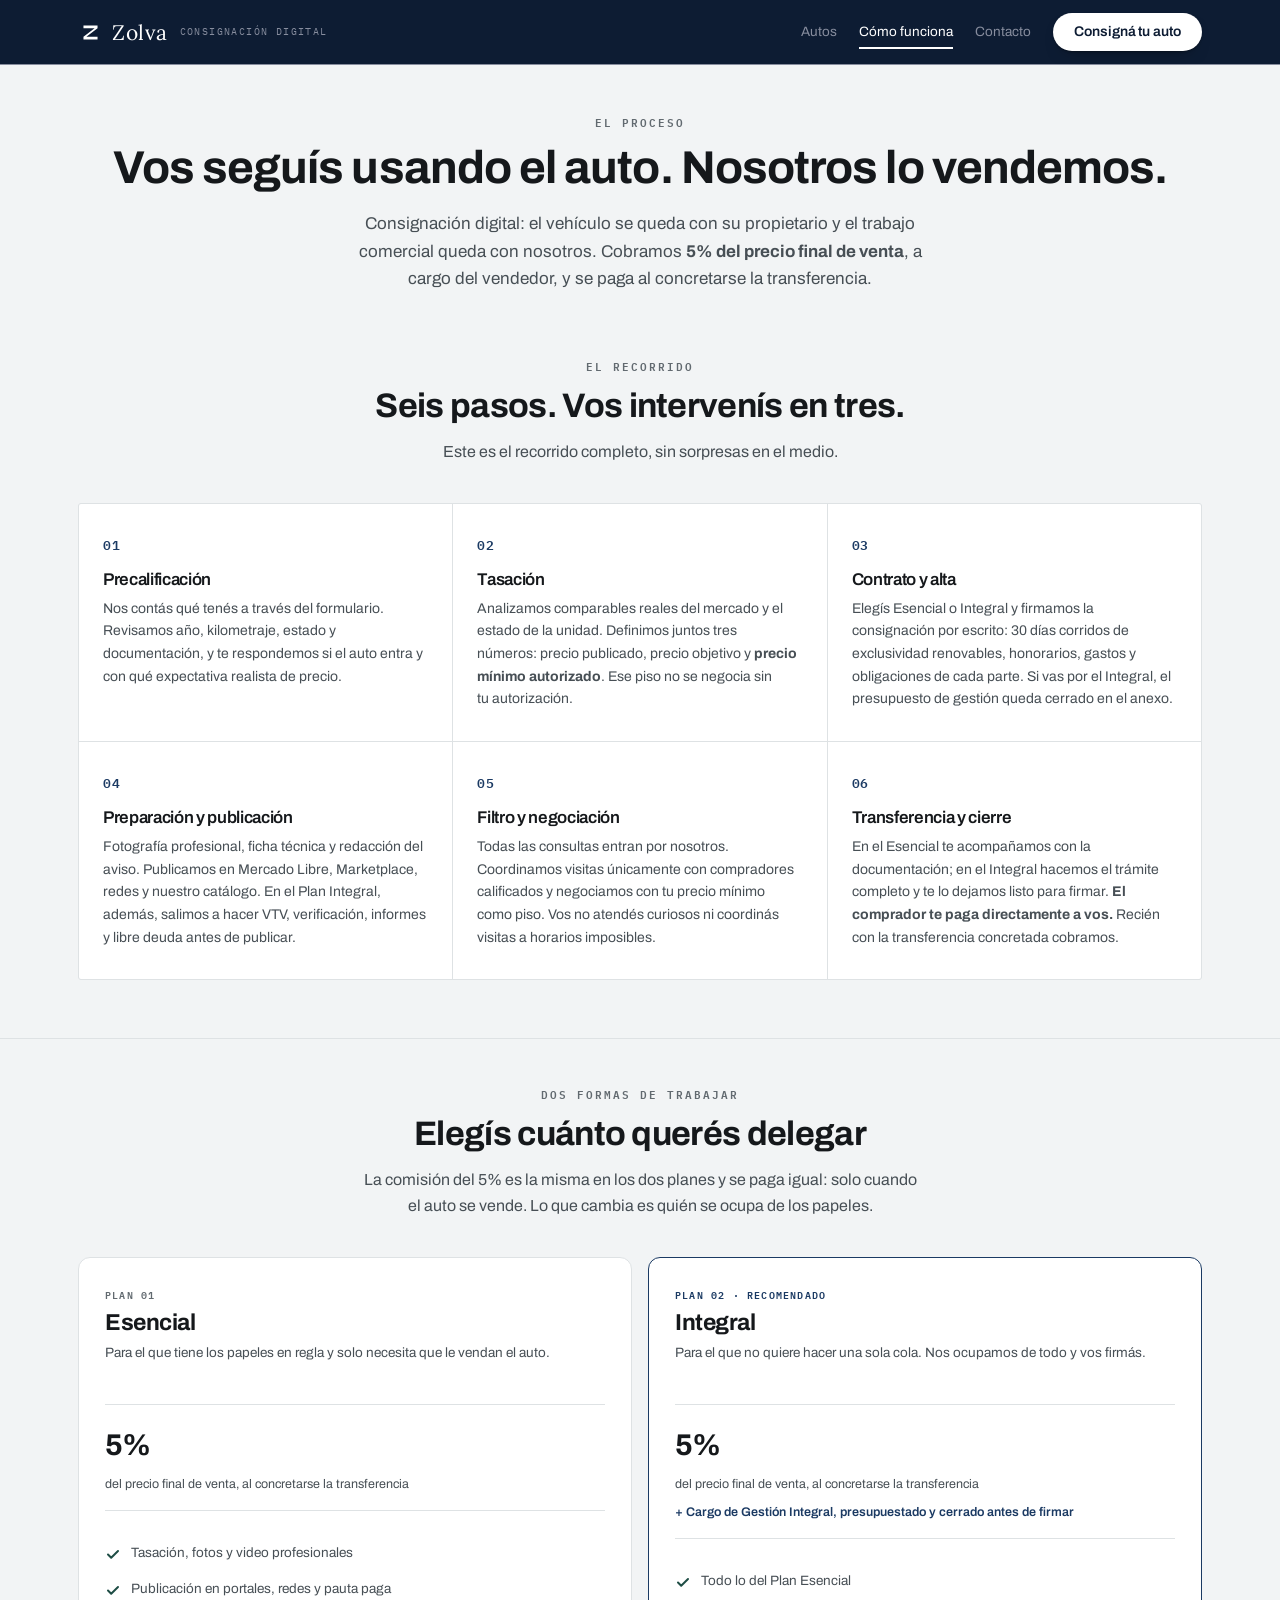
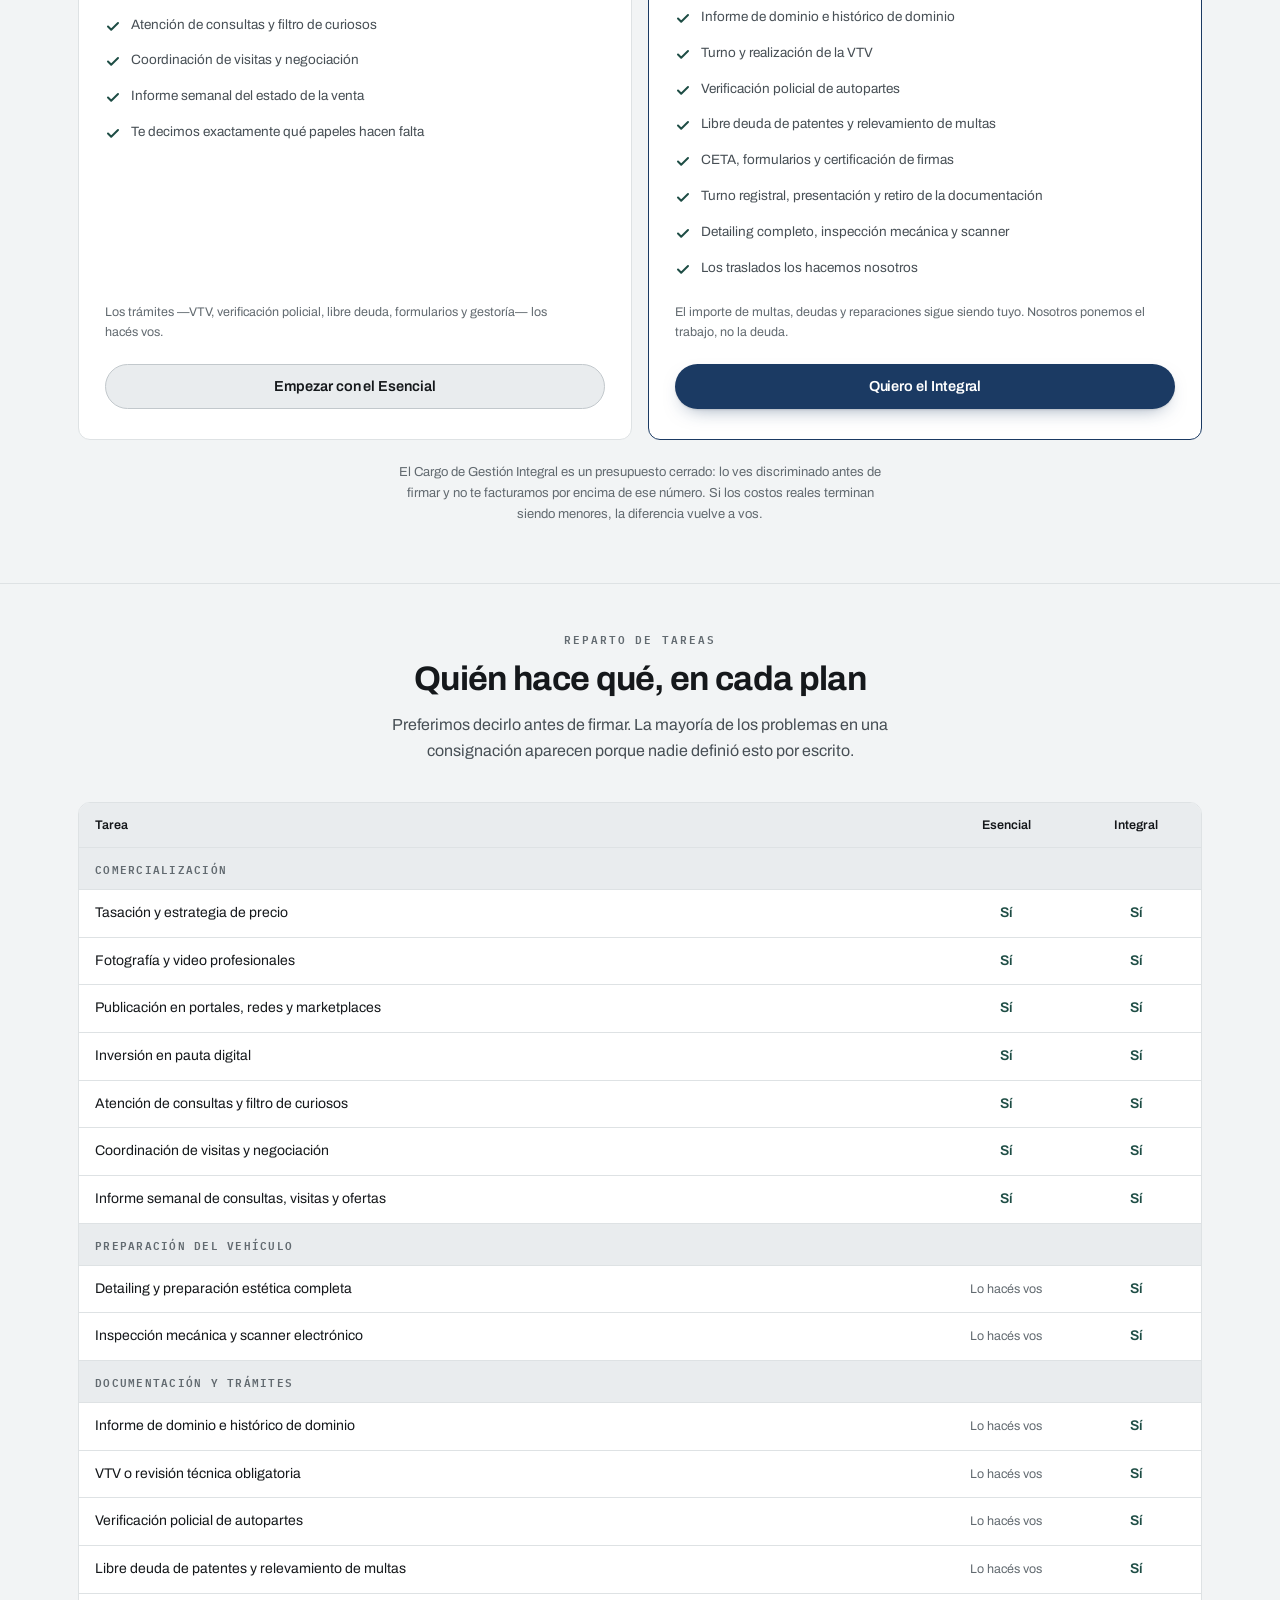
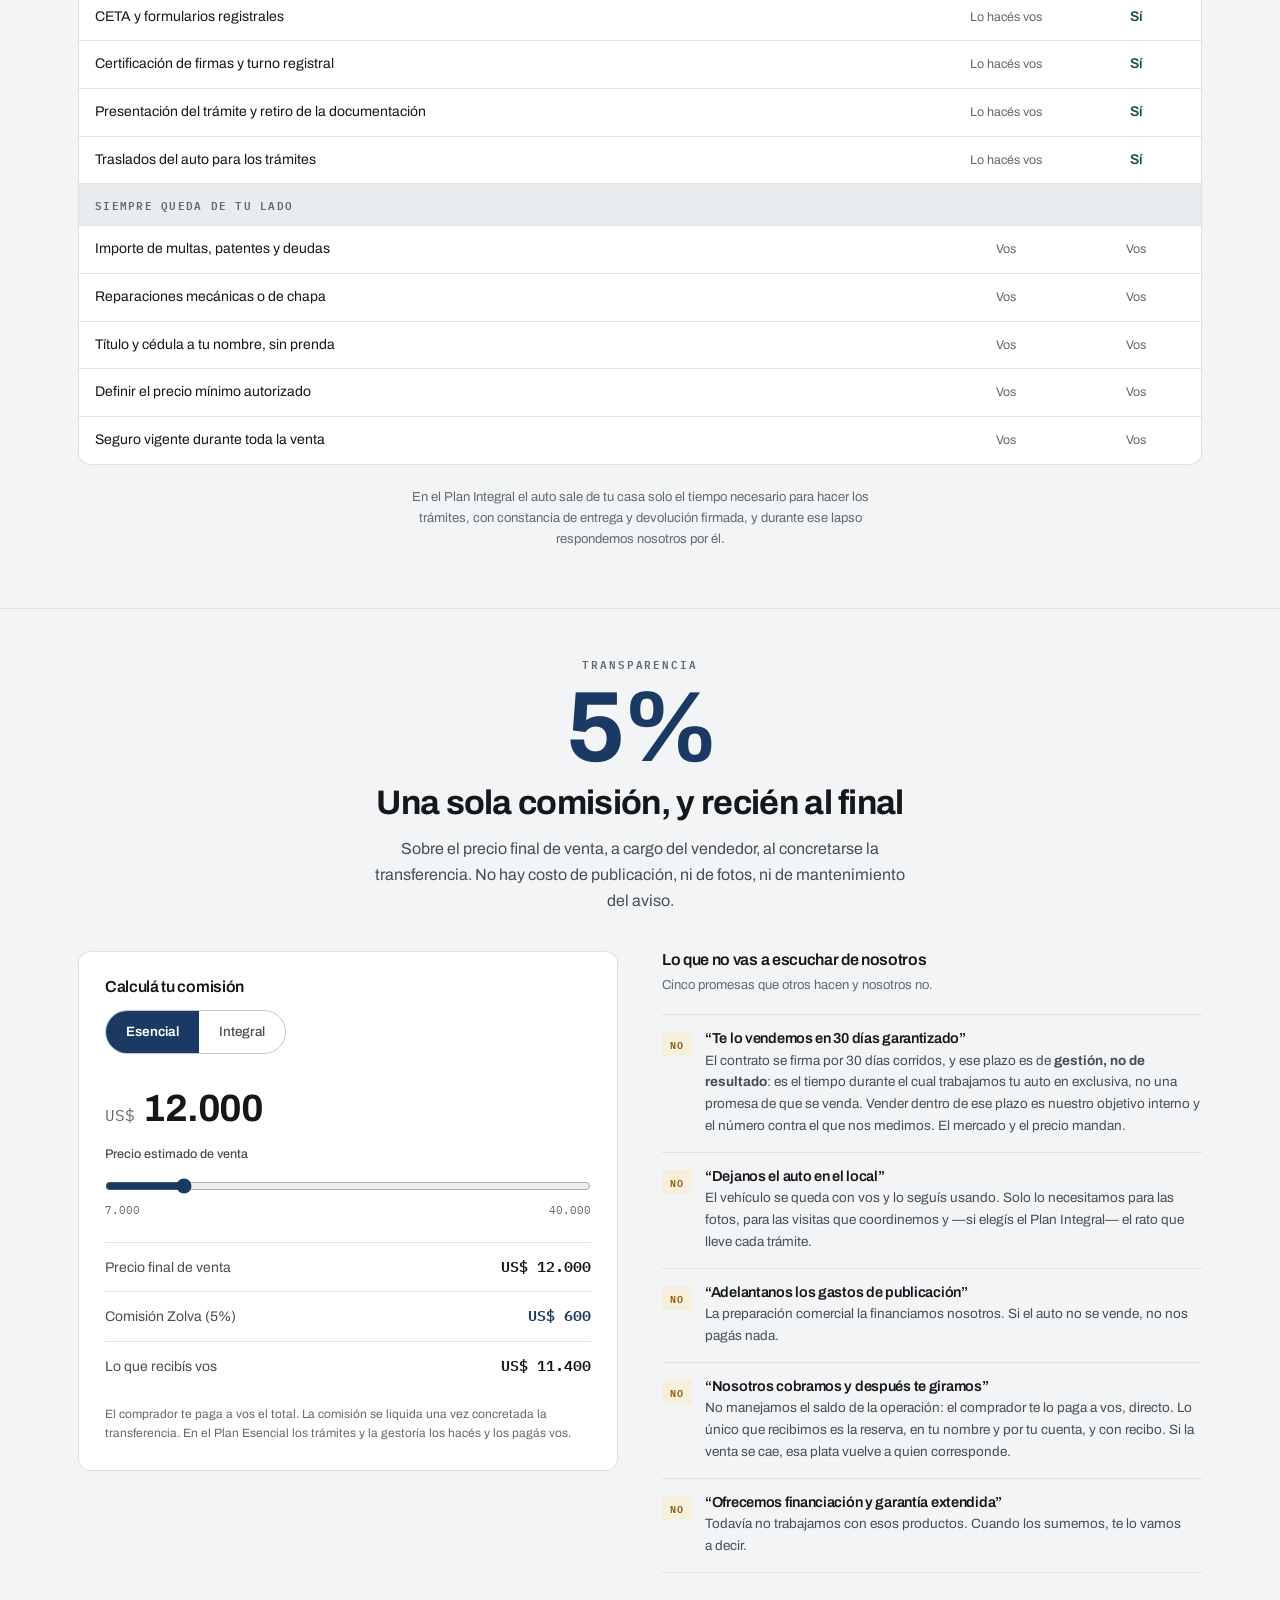
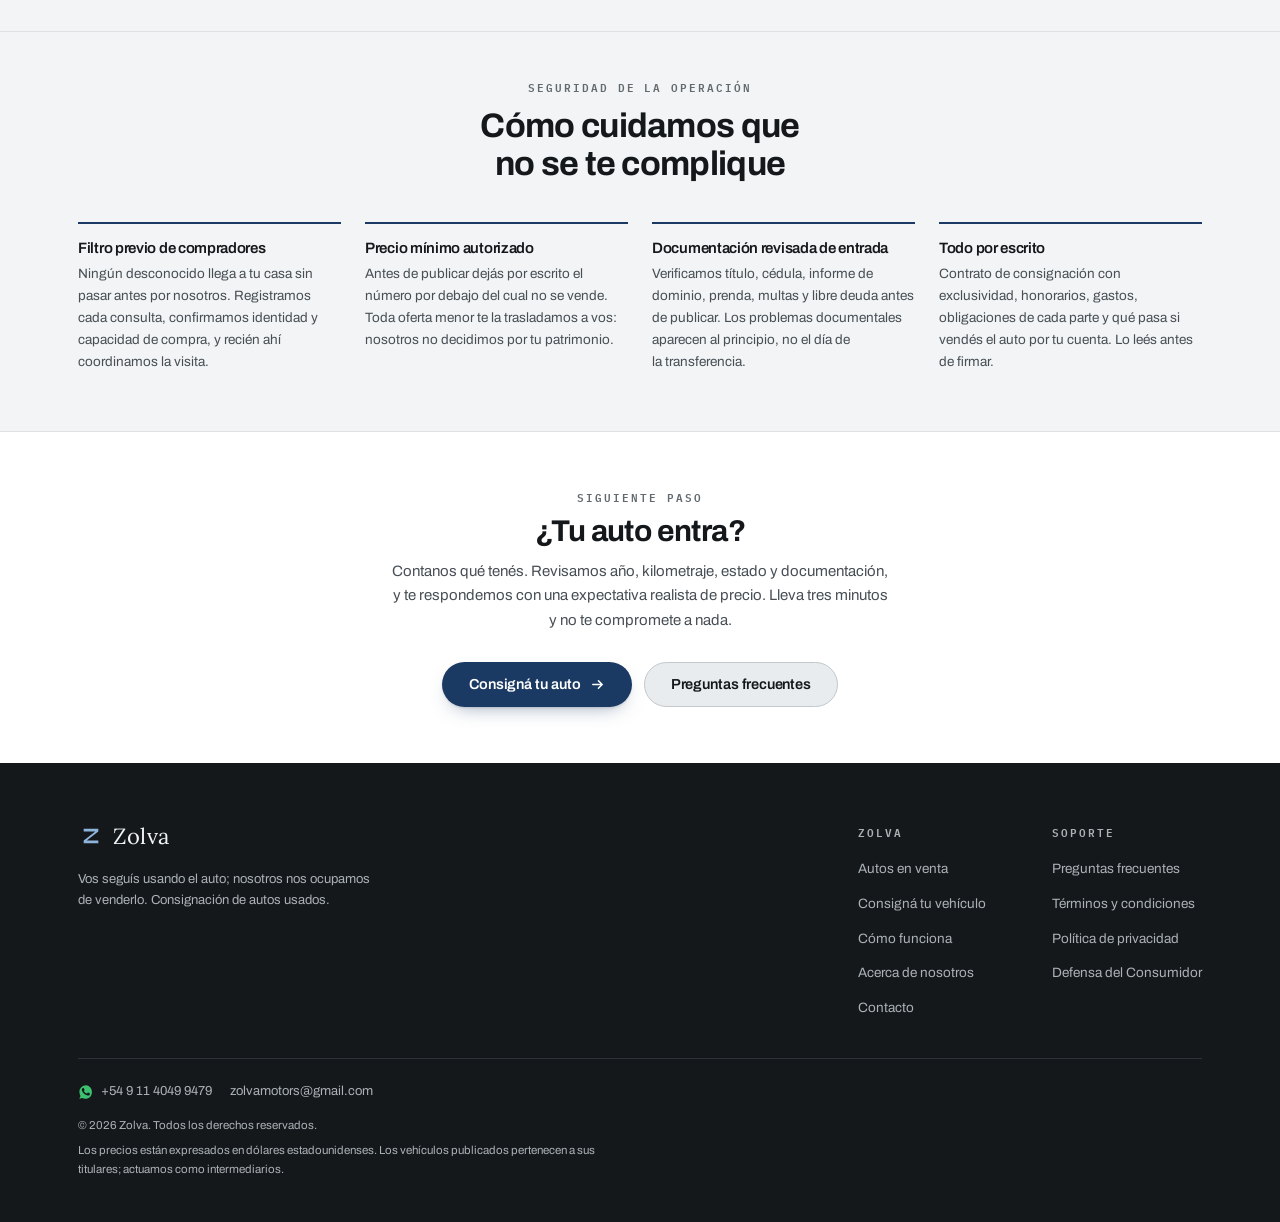
==== como-funciona.html @ 22b6fb29 "Add files via upload" ====
<!doctype html>
<!-- GENERADO por scripts/build-web.js — no editar a mano.
     Contenido en scripts/paginas/ y data/vehiculos.json -->
<html lang="es-AR">
<head>
  <meta charset="utf-8">
  <meta name="viewport" content="width=device-width, initial-scale=1">
  <title>Cómo funciona la consignación — Zolva</title>
  <meta name="description" content="Los seis pasos de una consignación digital, los planes Esencial e Integral, la tabla de quién hace qué y la calculadora de comisión. Cobramos 5% del precio final, a cargo del vendedor, al concretarse la transferencia.">
  <meta name="theme-color" content="#0D1C33">
  <meta name="color-scheme" content="light">
  <link rel="canonical" href="https://zolvamotors.netlify.app/como-funciona.html">
  <link rel="icon" href="data:image/svg+xml,%3Csvg xmlns='http://www.w3.org/2000/svg' viewBox='0 0 64 64'%3E%3Crect width='64' height='64' rx='5' fill='%2315181B'/%3E%3Cpath fill='white' d='M15 16 H49 V23 L23 41 H49 V48 H15 V41 L41 23 H15 Z'/%3E%3C/svg%3E">

  <meta property="og:type" content="website">
  <meta property="og:locale" content="es_AR">
  <meta property="og:site_name" content="Zolva">
  <meta property="og:title" content="Cómo funciona la consignación — Zolva">
  <meta property="og:description" content="Los seis pasos de una consignación digital, los planes Esencial e Integral, la tabla de quién hace qué y la calculadora de comisión. Cobramos 5% del precio final, a cargo del vendedor, al concretarse la transferencia.">
  <meta property="og:url" content="https://zolvamotors.netlify.app/como-funciona.html">
  <meta name="twitter:card" content="summary">

  <link rel="preconnect" href="https://fonts.googleapis.com">
  <link rel="preconnect" href="https://fonts.gstatic.com" crossorigin>
  <link rel="stylesheet" href="https://fonts.googleapis.com/css2?family=Archivo:wght@400;500;600;700&family=IBM+Plex+Mono:wght@400;500;600&family=Lora:wght@400;500&display=swap">
  <link rel="stylesheet" href="assets/styles.css">
  <script src="assets/config.js"></script>
</head>
<body class="pag-texto">
<a class="skip-link" href="#contenido">Saltar al contenido</a>

<nav class="nav" id="top">
  <div class="wrap nav-in">
    <a class="logo" href="index.html" aria-label="Zolva, ir al catálogo" translate="no">
      <svg class="logo-z" viewBox="0 0 64 64" width="23" height="23" aria-hidden="true"><path fill="currentColor" d="M14 14 H50 V21 L21.5 43 H50 V50 H14 V43 L42.5 21 H14 Z"/></svg>
      <span class="logo-mark">Zolva</span>
      <span class="logo-tag">Consignación digital</span>
    </a>
    <div class="nav-links" id="navLinks">
        <a href="index.html">Autos</a>
        <a href="como-funciona.html" class="active" aria-current="page">Cómo funciona</a>
        <a href="contacto.html">Contacto</a>
    </div>
    <div class="nav-actions">
      <a class="btn btn-primary" href="consigna-tu-auto.html">Consigná tu auto</a>
      <button class="nav-toggle" id="navToggle" type="button" aria-label="Abrir menú" aria-expanded="false" aria-controls="navLinks"><svg width="20" height="20" viewBox="0 0 24 24" fill="none" stroke="currentColor" stroke-width="2" stroke-linecap="round" aria-hidden="true"><path d="M3 6h18M3 12h18M3 18h18"/></svg></button>
    </div>
  </div>
</nav>

<main id="contenido">
<header class="wrap pag-head">
  <span class="eyebrow">El proceso</span>
  <h1>Vos seguís usando el auto. Nosotros lo vendemos.</h1>
  <p>Consignación digital: el vehículo se queda con su propietario y el trabajo comercial queda con nosotros. Cobramos <b>5% del precio final de venta</b>, a cargo del vendedor, y se paga al concretarse la transferencia.</p>
</header>

<section id="pasos">
  <div class="wrap">
    <div class="sec-head" data-reveal>
      <span class="eyebrow">El recorrido</span>
      <h2>Seis pasos. Vos intervenís en tres.</h2>
      <p>Este es el recorrido completo, sin sorpresas en el medio.</p>
    </div>
    <ol class="steps">
      <li class="step" data-reveal>
        <span class="step-n">01</span>
        <h3>Precalificación</h3>
        <p>Nos contás qué tenés a través del formulario. Revisamos año, kilometraje, estado y documentación, y te respondemos si el auto entra y con qué expectativa realista de precio.</p>
      </li>
      <li class="step" data-reveal>
        <span class="step-n">02</span>
        <h3>Tasación</h3>
        <p>Analizamos comparables reales del mercado y el estado de la unidad. Definimos juntos tres números: precio publicado, precio objetivo y <b>precio mínimo autorizado</b>. Ese piso no se negocia sin tu autorización.</p>
      </li>
      <li class="step" data-reveal>
        <span class="step-n">03</span>
        <h3>Contrato y alta</h3>
        <p>Elegís Esencial o Integral y firmamos la consignación por escrito: 30 días corridos de exclusividad renovables, honorarios, gastos y obligaciones de cada parte. Si vas por el Integral, el presupuesto de gestión queda cerrado en el anexo.</p>
      </li>
      <li class="step" data-reveal>
        <span class="step-n">04</span>
        <h3>Preparación y publicación</h3>
        <p>Fotografía profesional, ficha técnica y redacción del aviso. Publicamos en Mercado Libre, Marketplace, redes y nuestro catálogo. En el Plan Integral, además, salimos a hacer VTV, verificación, informes y libre deuda antes de publicar.</p>
      </li>
      <li class="step" data-reveal>
        <span class="step-n">05</span>
        <h3>Filtro y negociación</h3>
        <p>Todas las consultas entran por nosotros. Coordinamos visitas únicamente con compradores calificados y negociamos con tu precio mínimo como piso. Vos no atendés curiosos ni coordinás visitas a horarios imposibles.</p>
      </li>
      <li class="step" data-reveal>
        <span class="step-n">06</span>
        <h3>Transferencia y cierre</h3>
        <p>En el Esencial te acompañamos con la documentación; en el Integral hacemos el trámite completo y te lo dejamos listo para firmar. <b>El comprador te paga directamente a vos.</b> Recién con la transferencia concretada cobramos.</p>
      </li>
    </ol>
  </div>
</section>

<section id="planes">
  <div class="wrap">
    <div class="sec-head" data-reveal>
      <span class="eyebrow">Dos formas de trabajar</span>
      <h2>Elegís cuánto querés delegar</h2>
      <p>La comisión del 5% es la misma en los dos planes y se paga igual: solo cuando el auto se vende. Lo que cambia es quién se ocupa de los papeles.</p>
    </div>
    <div class="planes">

      <article class="plan" data-reveal>
        <span class="plan-tag">Plan 01</span>
        <h3>Esencial</h3>
        <p class="para">Para el que tiene los papeles en regla y solo necesita que le vendan el auto.</p>
        <div class="plan-precio">
          <div class="big">5%</div>
          <div class="sub">del precio final de venta, al concretarse la transferencia</div>
        </div>
        <ul>
          <li><svg class="i-si" width="16" height="16" viewBox="0 0 16 16" fill="none" aria-hidden="true"><path d="M3 8.5l3.2 3.2L13 5" stroke="currentColor" stroke-width="2" stroke-linecap="round" stroke-linejoin="round"/></svg>Tasación, fotos y video profesionales</li>
          <li><svg class="i-si" width="16" height="16" viewBox="0 0 16 16" fill="none" aria-hidden="true"><path d="M3 8.5l3.2 3.2L13 5" stroke="currentColor" stroke-width="2" stroke-linecap="round" stroke-linejoin="round"/></svg>Publicación en portales, redes y pauta paga</li>
          <li><svg class="i-si" width="16" height="16" viewBox="0 0 16 16" fill="none" aria-hidden="true"><path d="M3 8.5l3.2 3.2L13 5" stroke="currentColor" stroke-width="2" stroke-linecap="round" stroke-linejoin="round"/></svg>Atención de consultas y filtro de curiosos</li>
          <li><svg class="i-si" width="16" height="16" viewBox="0 0 16 16" fill="none" aria-hidden="true"><path d="M3 8.5l3.2 3.2L13 5" stroke="currentColor" stroke-width="2" stroke-linecap="round" stroke-linejoin="round"/></svg>Coordinación de visitas y negociación</li>
          <li><svg class="i-si" width="16" height="16" viewBox="0 0 16 16" fill="none" aria-hidden="true"><path d="M3 8.5l3.2 3.2L13 5" stroke="currentColor" stroke-width="2" stroke-linecap="round" stroke-linejoin="round"/></svg>Informe semanal del estado de la venta</li>
          <li><svg class="i-si" width="16" height="16" viewBox="0 0 16 16" fill="none" aria-hidden="true"><path d="M3 8.5l3.2 3.2L13 5" stroke="currentColor" stroke-width="2" stroke-linecap="round" stroke-linejoin="round"/></svg>Te decimos exactamente qué papeles hacen falta</li>
        </ul>
        <p class="plan-nota">Los trámites —VTV, verificación policial, libre deuda, formularios y gestoría— los hacés vos.</p>
        <a class="btn btn-ghost" href="consigna-tu-auto.html" data-plan="Plan Esencial — solo la venta">Empezar con el Esencial</a>
      </article>

      <article class="plan destacado" data-reveal>
        <span class="plan-tag">Plan 02 · Recomendado</span>
        <h3>Integral</h3>
        <p class="para">Para el que no quiere hacer una sola cola. Nos ocupamos de todo y vos firmás.</p>
        <div class="plan-precio">
          <div class="big">5%</div>
          <div class="sub">del precio final de venta, al concretarse la transferencia</div>
          <div class="extra">+ Cargo de Gestión Integral, presupuestado y cerrado antes de firmar</div>
        </div>
        <ul>
          <li><svg class="i-si" width="16" height="16" viewBox="0 0 16 16" fill="none" aria-hidden="true"><path d="M3 8.5l3.2 3.2L13 5" stroke="currentColor" stroke-width="2" stroke-linecap="round" stroke-linejoin="round"/></svg>Todo lo del Plan Esencial</li>
          <li><svg class="i-si" width="16" height="16" viewBox="0 0 16 16" fill="none" aria-hidden="true"><path d="M3 8.5l3.2 3.2L13 5" stroke="currentColor" stroke-width="2" stroke-linecap="round" stroke-linejoin="round"/></svg>Informe de dominio e histórico de dominio</li>
          <li><svg class="i-si" width="16" height="16" viewBox="0 0 16 16" fill="none" aria-hidden="true"><path d="M3 8.5l3.2 3.2L13 5" stroke="currentColor" stroke-width="2" stroke-linecap="round" stroke-linejoin="round"/></svg>Turno y realización de la VTV</li>
          <li><svg class="i-si" width="16" height="16" viewBox="0 0 16 16" fill="none" aria-hidden="true"><path d="M3 8.5l3.2 3.2L13 5" stroke="currentColor" stroke-width="2" stroke-linecap="round" stroke-linejoin="round"/></svg>Verificación policial de autopartes</li>
          <li><svg class="i-si" width="16" height="16" viewBox="0 0 16 16" fill="none" aria-hidden="true"><path d="M3 8.5l3.2 3.2L13 5" stroke="currentColor" stroke-width="2" stroke-linecap="round" stroke-linejoin="round"/></svg>Libre deuda de patentes y relevamiento de multas</li>
          <li><svg class="i-si" width="16" height="16" viewBox="0 0 16 16" fill="none" aria-hidden="true"><path d="M3 8.5l3.2 3.2L13 5" stroke="currentColor" stroke-width="2" stroke-linecap="round" stroke-linejoin="round"/></svg>CETA, formularios y certificación de firmas</li>
          <li><svg class="i-si" width="16" height="16" viewBox="0 0 16 16" fill="none" aria-hidden="true"><path d="M3 8.5l3.2 3.2L13 5" stroke="currentColor" stroke-width="2" stroke-linecap="round" stroke-linejoin="round"/></svg>Turno registral, presentación y retiro de la documentación</li>
          <li><svg class="i-si" width="16" height="16" viewBox="0 0 16 16" fill="none" aria-hidden="true"><path d="M3 8.5l3.2 3.2L13 5" stroke="currentColor" stroke-width="2" stroke-linecap="round" stroke-linejoin="round"/></svg>Detailing completo, inspección mecánica y scanner</li>
          <li><svg class="i-si" width="16" height="16" viewBox="0 0 16 16" fill="none" aria-hidden="true"><path d="M3 8.5l3.2 3.2L13 5" stroke="currentColor" stroke-width="2" stroke-linecap="round" stroke-linejoin="round"/></svg>Los traslados los hacemos nosotros</li>
        </ul>
        <p class="plan-nota">El importe de multas, deudas y reparaciones sigue siendo tuyo. Nosotros ponemos el trabajo, no la deuda.</p>
        <a class="btn btn-primary" href="consigna-tu-auto.html" data-plan="Plan Integral — venta + todos los trámites">Quiero el Integral</a>
      </article>

    </div>
    <p class="sec-foot" data-reveal>El Cargo de Gestión Integral es un presupuesto cerrado: lo ves discriminado antes de firmar y no te facturamos por encima de ese número. Si los costos reales terminan siendo menores, la diferencia vuelve a vos.</p>
  </div>
</section>

<section id="reparto">
  <div class="wrap">
    <div class="sec-head" data-reveal>
      <span class="eyebrow">Reparto de tareas</span>
      <h2>Quién hace qué, en cada plan</h2>
      <p>Preferimos decirlo antes de firmar. La mayoría de los problemas en una consignación aparecen porque nadie definió esto por escrito.</p>
    </div>
    <div class="tabla-wrap" data-reveal>
      <table class="comp">
        <thead>
          <tr><th scope="col">Tarea</th><th scope="col" class="c">Esencial</th><th scope="col" class="c">Integral</th></tr>
        </thead>
        <tbody>
          <tr><td class="grupo" colspan="3">Comercialización</td></tr>
          <tr><td>Tasación y estrategia de precio</td><td class="c"><span class="mark-si">Sí</span></td><td class="c"><span class="mark-si">Sí</span></td></tr>
          <tr><td>Fotografía y video profesionales</td><td class="c"><span class="mark-si">Sí</span></td><td class="c"><span class="mark-si">Sí</span></td></tr>
          <tr><td>Publicación en portales, redes y marketplaces</td><td class="c"><span class="mark-si">Sí</span></td><td class="c"><span class="mark-si">Sí</span></td></tr>
          <tr><td>Inversión en pauta digital</td><td class="c"><span class="mark-si">Sí</span></td><td class="c"><span class="mark-si">Sí</span></td></tr>
          <tr><td>Atención de consultas y filtro de curiosos</td><td class="c"><span class="mark-si">Sí</span></td><td class="c"><span class="mark-si">Sí</span></td></tr>
          <tr><td>Coordinación de visitas y negociación</td><td class="c"><span class="mark-si">Sí</span></td><td class="c"><span class="mark-si">Sí</span></td></tr>
          <tr><td>Informe semanal de consultas, visitas y ofertas</td><td class="c"><span class="mark-si">Sí</span></td><td class="c"><span class="mark-si">Sí</span></td></tr>
          <tr><td class="grupo" colspan="3">Preparación del vehículo</td></tr>
          <tr><td>Detailing y preparación estética completa</td><td class="c"><span class="mark-nota">Lo hacés vos</span></td><td class="c"><span class="mark-si">Sí</span></td></tr>
          <tr><td>Inspección mecánica y scanner electrónico</td><td class="c"><span class="mark-nota">Lo hacés vos</span></td><td class="c"><span class="mark-si">Sí</span></td></tr>
          <tr><td class="grupo" colspan="3">Documentación y trámites</td></tr>
          <tr><td>Informe de dominio e histórico de dominio</td><td class="c"><span class="mark-nota">Lo hacés vos</span></td><td class="c"><span class="mark-si">Sí</span></td></tr>
          <tr><td>VTV o revisión técnica obligatoria</td><td class="c"><span class="mark-nota">Lo hacés vos</span></td><td class="c"><span class="mark-si">Sí</span></td></tr>
          <tr><td>Verificación policial de autopartes</td><td class="c"><span class="mark-nota">Lo hacés vos</span></td><td class="c"><span class="mark-si">Sí</span></td></tr>
          <tr><td>Libre deuda de patentes y relevamiento de multas</td><td class="c"><span class="mark-nota">Lo hacés vos</span></td><td class="c"><span class="mark-si">Sí</span></td></tr>
          <tr><td>CETA y formularios registrales</td><td class="c"><span class="mark-nota">Lo hacés vos</span></td><td class="c"><span class="mark-si">Sí</span></td></tr>
          <tr><td>Certificación de firmas y turno registral</td><td class="c"><span class="mark-nota">Lo hacés vos</span></td><td class="c"><span class="mark-si">Sí</span></td></tr>
          <tr><td>Presentación del trámite y retiro de la documentación</td><td class="c"><span class="mark-nota">Lo hacés vos</span></td><td class="c"><span class="mark-si">Sí</span></td></tr>
          <tr><td>Traslados del auto para los trámites</td><td class="c"><span class="mark-nota">Lo hacés vos</span></td><td class="c"><span class="mark-si">Sí</span></td></tr>
          <tr><td class="grupo" colspan="3">Siempre queda de tu lado</td></tr>
          <tr><td>Importe de multas, patentes y deudas</td><td class="c"><span class="mark-nota">Vos</span></td><td class="c"><span class="mark-nota">Vos</span></td></tr>
          <tr><td>Reparaciones mecánicas o de chapa</td><td class="c"><span class="mark-nota">Vos</span></td><td class="c"><span class="mark-nota">Vos</span></td></tr>
          <tr><td>Título y cédula a tu nombre, sin prenda</td><td class="c"><span class="mark-nota">Vos</span></td><td class="c"><span class="mark-nota">Vos</span></td></tr>
          <tr><td>Definir el precio mínimo autorizado</td><td class="c"><span class="mark-nota">Vos</span></td><td class="c"><span class="mark-nota">Vos</span></td></tr>
          <tr><td>Seguro vigente durante toda la venta</td><td class="c"><span class="mark-nota">Vos</span></td><td class="c"><span class="mark-nota">Vos</span></td></tr>
        </tbody>
      </table>
    </div>
    <p class="sec-foot" data-reveal>En el Plan Integral el auto sale de tu casa solo el tiempo necesario para hacer los trámites, con constancia de entrega y devolución firmada, y durante ese lapso respondemos nosotros por él.</p>
  </div>
</section>

<section id="comision">
  <div class="wrap">
    <div class="sec-head" data-reveal>
      <span class="eyebrow">Transparencia</span>
      <h2><span class="figure">5%</span>Una sola comisión, y recién al final</h2>
      <p>Sobre el precio final de venta, a cargo del vendedor, al concretarse la transferencia. No hay costo de publicación, ni de fotos, ni de mantenimiento del aviso.</p>
    </div>

    <div class="trans-grid">
      <div class="calc" data-reveal>
        <h3>Calculá tu comisión</h3>
        <div class="toggle" role="group" aria-label="Elegir plan">
          <button type="button" id="btnEsencial" aria-pressed="true">Esencial</button>
          <button type="button" id="btnIntegral" aria-pressed="false">Integral</button>
        </div>
        <div class="calc-price">
          <span class="cur">US$</span>
          <span id="precioOut" class="num">12.000</span>
        </div>
        <label for="precio">Precio estimado de venta</label>
        <input type="range" id="precio" min="7000" max="40000" step="500" value="12000" aria-describedby="precioOut">
        <div class="calc-scale"><span>7.000</span><span>40.000</span></div>
        <div class="calc-out">
          <div class="calc-row"><span class="lab">Precio final de venta</span><span class="amt num" id="rPrecio">US$ 12.000</span></div>
          <div class="calc-row hi"><span class="lab">Comisión Zolva (5%)</span><span class="amt num" id="rCom">US$ 600</span></div>
          <div class="calc-row" id="rowCargo" hidden><span class="lab">Cargo de Gestión Integral</span><span class="amt" id="rCargo">Se presupuesta según tu auto</span></div>
          <div class="calc-row"><span class="lab">Lo que recibís vos</span><span class="amt num" id="rNeto">US$ 11.400</span></div>
        </div>
        <p class="calc-foot" id="calcFoot">El comprador te paga a vos el total. La comisión se liquida una vez concretada la transferencia. En el Plan Esencial los trámites y la gestoría los hacés y los pagás vos.</p>
      </div>

      <div data-reveal>
        <h3 class="reglas-title">Lo que no vas a escuchar de nosotros</h3>
        <p class="reglas-lead">Cinco promesas que otros hacen y nosotros no.</p>
        <ul class="reglas">
          <li>
            <span class="no">NO</span>
            <div><h4>“Te lo vendemos en 30 días garantizado”</h4><p>El contrato se firma por 30 días corridos, y ese plazo es de <b>gestión, no de resultado</b>: es el tiempo durante el cual trabajamos tu auto en exclusiva, no una promesa de que se venda. Vender dentro de ese plazo es nuestro objetivo interno y el número contra el que nos medimos. El mercado y el precio mandan.</p></div>
          </li>
          <li>
            <span class="no">NO</span>
            <div><h4>“Dejanos el auto en el local”</h4><p>El vehículo se queda con vos y lo seguís usando. Solo lo necesitamos para las fotos, para las visitas que coordinemos y —si elegís el Plan Integral— el rato que lleve cada trámite.</p></div>
          </li>
          <li>
            <span class="no">NO</span>
            <div><h4>“Adelantanos los gastos de publicación”</h4><p>La preparación comercial la financiamos nosotros. Si el auto no se vende, no nos pagás nada.</p></div>
          </li>
          <li>
            <span class="no">NO</span>
            <div><h4>“Nosotros cobramos y después te giramos”</h4><p>No manejamos el saldo de la operación: el comprador te lo paga a vos, directo. Lo único que recibimos es la reserva, en tu nombre y por tu cuenta, y con recibo. Si la venta se cae, esa plata vuelve a quien corresponde.</p></div>
          </li>
          <li>
            <span class="no">NO</span>
            <div><h4>“Ofrecemos financiación y garantía extendida”</h4><p>Todavía no trabajamos con esos productos. Cuando los sumemos, te lo vamos a decir.</p></div>
          </li>
        </ul>
      </div>
    </div>
  </div>
</section>

<section id="seguridad">
  <div class="wrap">
    <div class="sec-head" data-reveal>
      <span class="eyebrow">Seguridad de la operación</span>
      <h2>Cómo cuidamos que no se te complique</h2>
    </div>
    <div class="safe">
      <div class="safe-item" data-reveal>
        <h4>Filtro previo de compradores</h4>
        <p>Ningún desconocido llega a tu casa sin pasar antes por nosotros. Registramos cada consulta, confirmamos identidad y capacidad de compra, y recién ahí coordinamos la visita.</p>
      </div>
      <div class="safe-item" data-reveal>
        <h4>Precio mínimo autorizado</h4>
        <p>Antes de publicar dejás por escrito el número por debajo del cual no se vende. Toda oferta menor te la trasladamos a vos: nosotros no decidimos por tu patrimonio.</p>
      </div>
      <div class="safe-item" data-reveal>
        <h4>Documentación revisada de entrada</h4>
        <p>Verificamos título, cédula, informe de dominio, prenda, multas y libre deuda antes de publicar. Los problemas documentales aparecen al principio, no el día de la transferencia.</p>
      </div>
      <div class="safe-item" data-reveal>
        <h4>Todo por escrito</h4>
        <p>Contrato de consignación con exclusividad, honorarios, gastos, obligaciones de cada parte y qué pasa si vendés el auto por tu cuenta. Lo leés antes de firmar.</p>
      </div>
    </div>
  </div>
</section>

<section class="consigna" style="border-top:none">
  <div class="wrap consigna-in">
    <div>
      <span class="eyebrow">Siguiente paso</span>
      <h2>¿Tu auto entra?</h2>
      <p>Contanos qué tenés. Revisamos año, kilometraje, estado y documentación, y te respondemos con una expectativa realista de precio. Lleva tres minutos y no te compromete a nada.</p>
    </div>
    <div class="consigna-cta">
      <a class="btn btn-primary" href="consigna-tu-auto.html">Consigná tu auto <svg width="15" height="15" viewBox="0 0 16 16" fill="none" aria-hidden="true"><path d="M3 8h10M9 4l4 4-4 4" stroke="currentColor" stroke-width="1.6" stroke-linecap="round" stroke-linejoin="round"/></svg></a>
      <a class="btn btn-ghost" href="preguntas-frecuentes.html">Preguntas frecuentes</a>
    </div>
  </div>
</section>
</main>

<footer class="pie">
  <div class="wrap">
    <div class="pie-top">
      <div class="pie-marca">
        <span class="logo-lockup" translate="no"><svg class="logo-z" viewBox="0 0 64 64" width="26" height="26" aria-hidden="true"><path fill="currentColor" d="M14 14 H50 V21 L21.5 43 H50 V50 H14 V43 L42.5 21 H14 Z"/></svg><span class="logo-mark">Zolva</span></span>
        <p>Vos seguís usando el auto; nosotros nos ocupamos de venderlo. Consignación de autos usados.</p>
      </div>
      <nav class="pie-cols" aria-label="Pie de página">
        <div>
          <p class="eyebrow">Zolva</p>
          <ul><li><a href="index.html">Autos en venta</a></li><li><a href="consigna-tu-auto.html">Consigná tu vehículo</a></li><li><a href="como-funciona.html">Cómo funciona</a></li><li><a href="nosotros.html">Acerca de nosotros</a></li><li><a href="contacto.html">Contacto</a></li></ul>
        </div>
        <div>
          <p class="eyebrow">Soporte</p>
          <ul><li><a href="preguntas-frecuentes.html">Preguntas frecuentes</a></li><li><a href="terminos.html">Términos y condiciones</a></li><li><a href="privacidad.html">Política de privacidad</a></li><li><a href="defensa-del-consumidor.html">Defensa del Consumidor</a></li></ul>
        </div>
      </nav>
    </div>
    
    <div class="pie-legal">
      <div class="pie-redes"><a class="foot-red" href="https://wa.me/5491140499479" target="_blank" rel="noopener"><svg width="16" height="16" viewBox="0 0 24 24" fill="currentColor" aria-hidden="true"><path d="M12.04 2C6.58 2 2.13 6.45 2.13 11.91c0 2.1.55 4.15 1.6 5.96L2 22l4.25-1.11a9.87 9.87 0 0 0 4.79 1.22h.01c5.46 0 9.91-4.45 9.91-9.91C20.95 6.45 16.5 2 12.04 2Zm5.8 14.03c-.24.68-1.42 1.31-1.95 1.35-.5.05-1.14.28-3.68-.77-3.11-1.29-5.09-4.48-5.24-4.69-.15-.2-1.25-1.66-1.25-3.16 0-1.5.79-2.24 1.07-2.55.27-.3.6-.38.8-.38.2 0 .4 0 .58.01.19.01.44-.07.68.52.24.6.83 2.06.9 2.21.07.15.12.33.02.53-.1.2-.15.33-.3.5-.15.18-.31.4-.44.53-.15.15-.3.31-.13.6.17.3.76 1.25 1.63 2.02 1.12 1 2.06 1.31 2.36 1.46.3.15.47.13.64-.08.17-.2.74-.86.94-1.16.2-.3.4-.25.67-.15.27.1 1.71.81 2.01.96.3.15.5.22.57.35.07.13.07.73-.17 1.4Z"/></svg> +54&nbsp;9&nbsp;11&nbsp;4049&nbsp;9479</a><a class="foot-red" href="mailto:zolvamotors@gmail.com">zolvamotors@gmail.com</a></div>
      <p>© 2026 Zolva. Todos los derechos reservados.</p>
      <p class="pie-aclara">Los precios están expresados en dólares estadounidenses. Los vehículos publicados pertenecen a sus titulares; actuamos como intermediarios.</p>
    </div>
  </div>
</footer>
<script src="assets/app.js" defer></script>
</body>
</html>
---- assets/styles.css ----
/* ============================================================
   Hoja de estilos del sitio catálogo
   ------------------------------------------------------------
   Identidad "ficha técnica de vehículo": grotesca + monoespaciada
   + reglas finas. Paleta MONOCROMA a propósito: la página convive
   con fotos de autos de todos los colores, así que la marca no
   compite. El único color de marca es el azul del logo, y va en dosis
   mínimas: header, botón primario, foco y enlaces destacados. El verde
   petróleo quedó reducido a su función de semáforo (--ok): "este dato
   está en regla", nada más.

     Grafito  #15181B    Papel  #F2F4F5
     Acero    #98A1A7    Filete  #878D9E
     Azul marino  #0D1C33 (header)   Azul acento  #1B3A63
     Verde petróleo  #1E4D45 (solo --ok)

   Todo por custom properties. El sitio se ve SIEMPRE claro: no hay
   tema oscuro (`color-scheme:light` en :root), así que un color
   nuevo se define una sola vez, acá, y nunca dentro de una media
   query.
   ============================================================ */

:root{
  /* Sin tema oscuro: el sitio se ve igual en todos los equipos, estén
     o no en modo oscuro. Además fuerza los controles nativos (inputs,
     select, barras de scroll) a su versión clara. */
  color-scheme:light;

  --ground:#F2F4F5;
  --panel:#FFFFFF;
  --panel-2:#E9ECEE;
  --ink:#15181B;
  --ink-2:#474F55;
  --ink-3:#626A70;
  --acero:#98A1A7;
  --line:#DEE2E4;
  --line-strong:#C2C8CC;
  /* Acento = el azul del logo, un punto más claro que el del header para
     que siga leyendo como acento y no como fondo. --accent-2 es el hover
     y cae justo en el azul del header. */
  --accent:#1B3A63;
  --accent-2:#0D1C33;
  --accent-soft:#E3E9F1;
  --accent-ink:#FFFFFF;
  /* Semáforo. Sigue siendo el verde petróleo: acá el verde ya no dice
     "marca", dice "este dato está en regla". */
  --ok:#1E4D45;
  --ok-soft:#E2EAE7;
  --warn:#8A5A00;
  --warn-soft:#F7EFDE;
  --wa:#1FA855;
  /* Verde de WhatsApp para botón lleno. Va más oscuro que --wa, que es
     color de ícono sobre claro: #1FA855 con texto blanco da 3,1:1 y no
     pasa AA. Estos dan 5,4:1 y 8,0:1. */
  --wa-solid:#137A47;
  --wa-solid-2:#0E5D36;
  /* Header en el azul del logo de los cubrepatentes, con el filete
     plateado de regla y el texto en blanco. Es el único bloque con
     color de marca propio: el resto del sitio sigue monocromo.
     .nav reapunta sus tokens a estos, igual que .pie con los --pie-*. */
  --nav-bg:#0D1C33;
  --nav-ink:#FFFFFF;
  --nav-ink-2:#878D9E;
  --nav-line:#878D9E;
  /* Pie oscuro: cierra la página y la separa del contenido. */
  --pie-bg:#15181B;
  --pie-ink:#F2F4F5;
  --pie-ink-2:#AAB2B7;
  --pie-line:#2C3338;
  /* Mismo azul del acento, aclarado para el pie oscuro (8,2:1 sobre
     --pie-bg). Es lo que pinta la Z del pie: si quedaba verde, el mismo
     logo salía de dos colores según dónde estuviera. */
  --pie-accent:#8FB4DC;
  --pie-wa:#3CC06F;
  --shadow:0 1px 2px rgba(21,24,27,.04), 0 10px 30px -20px rgba(21,24,27,.22);
  --radius:3px;
  /* Radio chico para chrome (inputs, badges, reglas) y radio grande para
     las superficies que el usuario toca: tarjetas y paneles. */
  --radius-card:12px;
  --maxw:1180px;
  --nav-h:64px;
}

/* ============ BASE ============ */
*{box-sizing:border-box;}
[hidden]{display:none!important;}
html{scroll-behavior:smooth;}
body{
  margin:0;
  background:var(--ground);
  color:var(--ink);
  font-family:"Archivo",-apple-system,BlinkMacSystemFont,"Segoe UI",Roboto,sans-serif;
  font-size:16px;
  line-height:1.62;
  -webkit-font-smoothing:antialiased;
  -webkit-tap-highlight-color:transparent;
}
h1,h2,h3,h4{font-family:"Archivo",sans-serif;margin:0;text-wrap:balance;line-height:1.12;letter-spacing:-.02em;}
p{margin:0;text-wrap:pretty;}
a{color:inherit;}
ul,ol{margin:0;padding:0;list-style:none;}
button,input,select,textarea{font:inherit;color:inherit;}
img{max-width:100%;height:auto;}
:where(a,button,input,select,summary){touch-action:manipulation;}
[id]{scroll-margin-top:calc(var(--nav-h) + 20px);}

.wrap{max-width:var(--maxw);margin:0 auto;padding:0 28px;}
.mono{font-family:"IBM Plex Mono",ui-monospace,SFMono-Regular,Menlo,monospace;}
.eyebrow{
  display:block;
  font-family:"IBM Plex Mono",monospace;font-size:11px;font-weight:600;
  letter-spacing:.18em;text-transform:uppercase;color:var(--ink-3);
}
.num{font-variant-numeric:tabular-nums;}

.skip-link{
  position:absolute;left:-9999px;top:0;z-index:200;
  background:var(--accent);color:var(--accent-ink);padding:10px 16px;border-radius:var(--radius);
}
.skip-link:focus{left:16px;top:12px;}

/* ============ LOGOTIPO ============ */
/* Monograma Z: barras gruesas, diagonal fina. Es el mismo contraste
   grueso/fino de la serif del wordmark, para que lean como un sistema. */
.logo-z{flex:none;color:var(--accent);}
.logo-lockup{display:inline-flex;align-items:center;gap:9px;}
/* Wordmark en Lora regular. La serif tiene la mayúscula más alta y más
   mancha por letra que la grotesca: al mismo cuerpo se comía al monograma,
   así que baja de 25 a 22 px (21 en el nav). Ahí vuelve a dar la relación
   de altura de mayúscula contra la Z del monograma que tenía el lockup en
   Jost, ~1,15. Y como las serifas ya traban las letras entre sí, el
   tracking abre en vez de cerrar: es lo que le da aire al conjunto. El
   peso queda en 400 —el contraste grueso/fino lo pone la tipografía, no
   el peso—. */
.logo-mark{
  font-family:"Lora",Georgia,"Times New Roman",serif;
  font-size:22px;font-weight:400;letter-spacing:.025em;
  color:var(--ink);white-space:nowrap;line-height:1;
}

/* ============ BUTTONS ============
   Píldora, con peso. Las reglas finas y los radios de 3px son para las
   fichas y los paneles —ahí la referencia sigue siendo una hoja de datos—,
   pero un botón tiene que parecer apretable: relleno, redondo y con algo
   de relieve. Ningún botón queda transparente. */
.btn{
  display:inline-flex;align-items:center;justify-content:center;gap:9px;
  padding:14px 26px;border-radius:999px;border:1px solid transparent;
  font-weight:600;font-size:14.5px;text-decoration:none;cursor:pointer;line-height:1;
  letter-spacing:-.005em;white-space:nowrap;
  transition:background .16s ease, border-color .16s ease, color .16s ease,
             transform .16s ease, box-shadow .16s ease;
}
.btn:active{transform:translateY(1px);}

.btn-primary{
  background:var(--accent);color:var(--accent-ink);
  box-shadow:0 1px 2px rgba(21,24,27,.10), 0 8px 20px -10px rgba(27,58,99,.55);
}
.btn-primary:hover{
  background:var(--accent-2);transform:translateY(-1px);
  box-shadow:0 2px 4px rgba(21,24,27,.12), 0 14px 26px -12px rgba(27,58,99,.65);
}

/* Secundario: relleno claro, no un contorno vacío. */
.btn-ghost{background:var(--panel-2);color:var(--ink);border-color:var(--line-strong);}
.btn-ghost:hover{background:var(--panel);border-color:var(--ink-3);transform:translateY(-1px);box-shadow:var(--shadow);}

.btn-wa{background:var(--panel);color:var(--ink);border-color:var(--line-strong);box-shadow:0 1px 2px rgba(21,24,27,.06);}
.btn-wa:hover{border-color:var(--wa);transform:translateY(-1px);box-shadow:var(--shadow);}
.btn-wa svg{color:var(--wa);}

/* WhatsApp lleno. El verde acá no es decoración: es por dónde la gente
   reconoce WhatsApp antes de leer el botón, así que estos CTA se salen
   del azul de marca a propósito. Va sobre los primarios que además
   llevan el ícono; los que abren WhatsApp sin ícono siguen en azul,
   porque leen como CTA del sitio y no como "abrir WhatsApp".
   Se resuelve reapuntando los tokens del primario —como hacen .nav y
   .pie— en vez de reescribir background y color a mano. */
.btn-primary.btn-wa-solid{
  --accent:var(--wa-solid);
  --accent-2:var(--wa-solid-2);
  --accent-ink:#FFFFFF;
  box-shadow:0 1px 2px rgba(21,24,27,.10), 0 8px 20px -10px rgba(19,122,71,.55);
}
.btn-primary.btn-wa-solid:hover{
  box-shadow:0 2px 4px rgba(21,24,27,.12), 0 14px 26px -12px rgba(19,122,71,.65);
}

/* Para los CTA que tienen que pesar: portada, contacto, cierres de página. */
.btn-lg{padding:16px 32px;font-size:16px;}

.btn[disabled]{opacity:.6;cursor:progress;}
:focus-visible{outline:2px solid var(--accent);outline-offset:2px;}
.btn:focus-visible{outline-offset:3px;}
@media (prefers-reduced-motion: reduce){ .btn:hover,.btn:active{transform:none;} }

.spinner{
  width:14px;height:14px;border-radius:50%;
  border:2px solid currentColor;border-right-color:transparent;
  animation:spin .7s linear infinite;display:none;
}
@keyframes spin{to{transform:rotate(360deg);}}
#submitBtn.loading .btn-arrow{display:none;}
#submitBtn.loading .spinner{display:inline-block;}

/* ============ NAV ============
   Header en el azul de marca. Igual que el pie, no reescribe una regla
   por elemento: reapunta los tokens del sistema a los --nav-* para todo
   su subárbol, así lo que adentro ya usaba var(--ink-2) o var(--accent)
   se adapta solo. El acento acá no es el verde —sobre el azul marino
   queda casi ilegible— sino el blanco, y con eso el botón primario se
   invierte solo: pastilla blanca con texto azul.
   El fondo va opaco a propósito: con el 10% de transparencia que tenía
   antes, el contenido claro pasando por debajo levantaba el azul hasta
   ~#202E43 y el filete caía a 4,1:1, por debajo de AA. */
.nav{
  --panel:var(--nav-bg);
  --panel-2:var(--nav-bg);
  --ink:var(--nav-ink);
  --ink-2:var(--nav-ink-2);
  --ink-3:var(--nav-ink-2);
  --acero:var(--nav-ink-2);
  --line:var(--nav-line);
  --line-strong:var(--nav-line);
  --accent:var(--nav-ink);
  --accent-2:color-mix(in srgb, var(--nav-line) 45%, var(--nav-ink));
  --accent-ink:var(--nav-bg);

  position:sticky;top:0;z-index:60;
  background:var(--nav-bg);
  color:var(--nav-ink);
  border-bottom:1px solid var(--line);
  transition:box-shadow .2s ease;
}
/* Antes el estado "scrolled" oscurecía el filete. Con un solo gris de
   marca eso no se notaría, así que el despegue lo marca la sombra. */
.nav.scrolled{box-shadow:0 8px 22px -14px rgba(13,28,51,.7);}
.nav-in{display:flex;align-items:center;gap:22px;height:var(--nav-h);}
.logo{display:flex;align-items:center;gap:9px;text-decoration:none;margin-right:auto;flex:none;}
.logo .logo-z{width:25px;height:25px;}
.logo .logo-mark{font-size:21px;}
.logo .logo-tag{margin-left:3px;}
.logo-tag{font-family:"IBM Plex Mono",monospace;font-size:10px;letter-spacing:.14em;text-transform:uppercase;color:var(--ink-3);white-space:nowrap;line-height:1;}

.nav-links{display:flex;align-items:center;gap:22px;flex:none;}
.nav-links a{font-size:13.5px;color:var(--ink-2);text-decoration:none;position:relative;padding:4px 0;white-space:nowrap;transition:color .15s ease;}
.nav-links a:hover{color:var(--ink);}
.nav-links a.active{color:var(--ink);}
.nav-links a.active::after{content:"";position:absolute;left:0;right:0;bottom:-2px;height:1.5px;background:var(--accent);}

.nav-actions{display:flex;align-items:center;gap:16px;flex:none;}
.nav .btn{padding:11px 20px;font-size:14px;}
/* El relieve del primario es un halo verde fijo, calculado para el botón
   sobre papel. Sobre el azul desentona: se reemplaza por sombra neutra. */
.nav .btn-primary{box-shadow:0 1px 2px rgba(0,0,0,.28), 0 8px 18px -12px rgba(0,0,0,.65);}
.nav .btn-primary:hover{box-shadow:0 2px 5px rgba(0,0,0,.34), 0 14px 24px -14px rgba(0,0,0,.75);}
.nav-wa{display:inline-flex;align-items:center;gap:6px;text-decoration:none;color:var(--ink-2);font-weight:600;font-size:13.5px;transition:color .15s ease;}
.nav-wa:hover{color:var(--ink);}
.nav-wa svg{color:var(--wa);}
.nav-toggle{display:none;background:transparent;border:1px solid var(--line-strong);border-radius:var(--radius);padding:7px;cursor:pointer;color:var(--ink);}

.progress{
  position:absolute;left:0;bottom:-1px;height:2px;width:100%;
  background:var(--accent);transform:scaleX(0);transform-origin:left;
  transition:transform .1s linear;
}

@media (max-width:1080px){ .logo-tag{display:none;} }
@media (max-width:1040px){
  .nav-links{
    position:absolute;top:var(--nav-h);left:0;right:0;
    flex-direction:column;align-items:stretch;gap:0;
    background:var(--panel);border-bottom:1px solid var(--line);box-shadow:var(--shadow);
    padding:4px 0;display:none;overscroll-behavior:contain;
  }
  .nav-links.open{display:flex;}
  .nav-links a{padding:13px 28px;font-size:15px;white-space:normal;}
  .nav-links a.active::after{display:none;}
  .nav-links a.active{color:var(--accent);}
  .nav-toggle{display:inline-flex;}
}
@media (max-width:620px){
  .wrap{padding:0 20px;}
  .nav-in{gap:14px;}
  .nav .btn{padding:9px 13px;font-size:13px;white-space:nowrap;}
  .nav-links a{padding:13px 20px;}
  .nav-wa span{display:none;}
  .nav-actions{gap:12px;}
}
@media (max-width:400px){ .nav-wa{display:none;} }

/* ============ HERO ============ */
.hero{padding:84px 0 76px;border-bottom:1px solid var(--line);}
.hero-grid{display:grid;grid-template-columns:1.08fr .92fr;gap:52px;align-items:start;}
.hero-copy{padding-top:6px;}
.hero h1{font-size:clamp(34px,5vw,54px);font-weight:700;margin:16px 0 0;}
.hero h1 em{font-style:normal;color:var(--accent);}
.hero-sub{margin-top:20px;font-size:17px;color:var(--ink-2);max-width:34em;}
.hero-cta{display:flex;flex-wrap:wrap;gap:10px;margin-top:28px;}
.hero-note{margin-top:18px;font-size:12.5px;color:var(--ink-3);}
@media (max-width:940px){
  .hero{padding:52px 0 52px;}
  .hero-grid{grid-template-columns:1fr;gap:34px;}
  .hero h1 br{display:none;}
}

/* ---- tarjeta de tasación rápida ---- */
.tasa-card{
  background:var(--panel);border:1px solid var(--line-strong);border-radius:var(--radius);
  box-shadow:var(--shadow);
  padding:22px;display:flex;flex-direction:column;gap:14px;
}
.tasa-head{font-family:"Archivo",sans-serif;font-weight:600;font-size:17px;line-height:1.2;}
.tasa-head .eyebrow{margin-bottom:8px;}
.tasa-field{display:flex;flex-direction:column;gap:5px;}
.tasa-field label{font-size:12.5px;font-weight:500;color:var(--ink-2);margin:0;}
.tasa-btn{width:100%;margin-top:2px;padding:12px 18px;font-size:14.5px;}
.tasa-foot{font-size:11.5px;color:var(--ink-3);line-height:1.5;}

/* ============ TRUST STRIP ============ */
.trust{border-bottom:1px solid var(--line);background:var(--ground);}
.trust-in{
  display:flex;flex-wrap:wrap;gap:10px 0;
  font-family:"IBM Plex Mono",monospace;font-size:11.5px;letter-spacing:.04em;
  color:var(--ink-2);padding:15px 0;
}
.trust-in span{padding:0 20px;border-right:1px solid var(--line);}
.trust-in span:first-child{padding-left:0;}
.trust-in span:last-child{border-right:none;}
@media (max-width:720px){
  .trust-in{gap:8px 0;}
  .trust-in span{flex:1 1 50%;border-right:none;padding:2px 0;}
}

/* ============ CRITERIOS BAND ============ */
.band{border-bottom:1px solid var(--line);background:var(--panel-2);}
.band-in{display:flex;flex-wrap:wrap;align-items:stretch;}
.band-item{flex:1 1 200px;padding:24px;border-right:1px solid var(--line);}
.band-item:last-child{border-right:none;}
.band-item .k{display:block;font-family:"IBM Plex Mono",monospace;font-size:18px;font-weight:600;letter-spacing:-.01em;}
.band-item .v{font-size:12.5px;color:var(--ink-3);}
@media (max-width:640px){
  .band-item{flex:1 1 50%;border-bottom:1px solid var(--line);}
  .band-item:nth-child(2){border-right:none;}
}

/* ============ SECTIONS ============ */
section{padding:58px 0;border-bottom:1px solid var(--line);}
@media (max-width:900px){section{padding:44px 0;}}
/* Dos secciones seguidas sumaban el doble de aire y abrían un hueco muerto
   entre bloques. La regla que las separa ya hace el trabajo. */
section + section{padding-top:46px;}
@media (max-width:900px){section + section{padding-top:36px;}}
.sec-head{max-width:62ch;margin:0 auto 38px;text-align:center;}
.sec-head h2{font-size:clamp(25px,3vw,34px);font-weight:700;margin-top:12px;}
.sec-head p{margin-top:14px;color:var(--ink-2);font-size:16px;}
.sec-head .figure{
  display:block;font-family:"Archivo",sans-serif;font-weight:700;
  font-size:clamp(56px,9vw,100px);line-height:.85;letter-spacing:-.04em;
  color:var(--accent);margin-bottom:14px;font-variant-numeric:tabular-nums;
}
.sec-foot{margin:22px auto 0;font-size:13px;color:var(--ink-3);max-width:72ch;text-align:center;}

/* ---- pasos ---- */
.steps{
  display:grid;grid-template-columns:repeat(3,1fr);
  gap:1px;background:var(--line);border:1px solid var(--line);border-radius:var(--radius);overflow:hidden;
}
.step{background:var(--panel);padding:28px 24px 30px;transition:background .15s ease;}
.step:hover{background:var(--panel-2);}
.step-n{
  font-family:"IBM Plex Mono",monospace;font-size:13px;font-weight:600;
  color:var(--accent);letter-spacing:.06em;
}
.step h3{font-size:17px;font-weight:600;margin:12px 0 9px;}
.step p{font-size:14px;color:var(--ink-2);}
@media (max-width:900px){.steps{grid-template-columns:1fr;}}

/* ---- planes ---- */
.planes{display:grid;grid-template-columns:1fr 1fr;gap:16px;}
@media (max-width:860px){.planes{grid-template-columns:1fr;}}
.plan{
  background:var(--panel);border:1px solid var(--line);border-radius:var(--radius-card);
  padding:28px 26px 30px;display:flex;flex-direction:column;transition:border-color .15s ease;
}
.plan:hover{border-color:var(--line-strong);}
.plan.destacado{border-color:var(--accent);}
.plan-tag{font-family:"IBM Plex Mono",monospace;font-size:10px;font-weight:600;letter-spacing:.12em;text-transform:uppercase;color:var(--ink-3);}
.plan.destacado .plan-tag{color:var(--accent);}
.plan h3{font-size:23px;font-weight:700;margin:8px 0 6px;}
.plan .para{font-size:13.5px;color:var(--ink-2);min-height:42px;}
.plan-precio{margin:20px 0 6px;padding:16px 0;border-top:1px solid var(--line);border-bottom:1px solid var(--line);}
.plan-precio .big{font-family:"Archivo",sans-serif;font-size:30px;font-weight:700;letter-spacing:-.03em;}
.plan-precio .sub{font-size:12.5px;color:var(--ink-2);margin-top:4px;}
.plan-precio .extra{font-size:12.5px;color:var(--accent);font-weight:600;margin-top:8px;}
.plan ul{margin-top:18px;flex:1;}
.plan li{display:flex;gap:10px;padding:7px 0;font-size:13.5px;color:var(--ink-2);}
.plan li svg{flex:none;margin-top:4px;color:var(--ok);}
.plan-nota{margin-top:16px;font-size:12.5px;color:var(--ink-3);}
.plan .btn{margin-top:22px;}

/* ---- tabla comparativa ---- */
.tabla-wrap{overflow-x:auto;border:1px solid var(--line);border-radius:var(--radius-card);background:var(--panel);}
table.comp{border-collapse:collapse;width:100%;min-width:620px;font-size:14px;}
table.comp th,table.comp td{padding:12px 16px;text-align:left;border-bottom:1px solid var(--line);}
table.comp thead th{background:var(--panel-2);font-family:"Archivo",sans-serif;font-size:12.5px;font-weight:600;position:sticky;top:0;}
table.comp th.c,table.comp td.c{text-align:center;width:130px;}
table.comp tbody tr:hover td{background:var(--panel-2);}
table.comp tbody tr:last-child td{border-bottom:none;}
table.comp td.grupo{font-family:"IBM Plex Mono",monospace;font-size:10.5px;font-weight:600;letter-spacing:.12em;text-transform:uppercase;color:var(--ink-3);background:var(--panel-2);}
.mark-si{color:var(--ok);font-weight:600;}
.mark-nota{font-size:12.5px;color:var(--ink-3);}

/* ---- toggle de plan ---- */
.toggle{display:inline-flex;border:1px solid var(--line-strong);border-radius:999px;overflow:hidden;margin:14px 0 6px;}
.toggle button{background:transparent;border:none;padding:10px 20px;font-size:13.5px;font-weight:500;cursor:pointer;color:var(--ink-2);transition:background .15s ease,color .15s ease;}
.toggle button[aria-pressed="true"]{background:var(--accent);color:var(--accent-ink);font-weight:600;}

/* ---- calculadora + reglas ---- */
.trans-grid{display:grid;grid-template-columns:1fr 1fr;gap:44px;align-items:start;}
@media (max-width:900px){.trans-grid{grid-template-columns:1fr;gap:32px;}}
.calc{background:var(--panel);border:1px solid var(--line);border-radius:var(--radius-card);padding:26px;}
.calc h3{font-size:16px;font-weight:600;}
.calc>label{margin:0;font-size:12.5px;font-weight:500;color:var(--ink-2);display:block;}
.calc-price{display:flex;align-items:baseline;gap:8px;margin:18px 0 4px;}
.calc-price .cur{font-family:"IBM Plex Mono",monospace;font-size:16px;color:var(--ink-3);}
#precioOut{font-family:"Archivo",sans-serif;font-size:38px;font-weight:700;font-variant-numeric:tabular-nums;letter-spacing:-.03em;}
input[type=range]{width:100%;accent-color:var(--accent);margin:14px 0 4px;}
.calc-scale{display:flex;justify-content:space-between;font-family:"IBM Plex Mono",monospace;font-size:11px;color:var(--ink-3);}
.calc-out{margin-top:22px;border-top:1px solid var(--line);}
.calc-row{display:flex;justify-content:space-between;align-items:baseline;gap:12px;padding:12px 0;border-bottom:1px solid var(--line);font-size:14px;}
.calc-row:last-child{border-bottom:none;}
.calc-row .lab{color:var(--ink-2);}
.calc-row .amt{font-family:"IBM Plex Mono",monospace;font-weight:600;font-variant-numeric:tabular-nums;font-size:15px;text-align:right;}
.calc-row.hi .amt{color:var(--accent);}
#rCargo{font-size:12.5px;font-weight:500;color:var(--ink-3);}
.calc-foot{margin-top:14px;font-size:12px;color:var(--ink-3);}

.reglas-title{font-size:16px;font-weight:600;margin-bottom:6px;}
.reglas-lead{font-size:13px;color:var(--ink-3);}
.reglas{margin-top:18px;}
.reglas li{display:flex;gap:13px;padding:15px 0;border-bottom:1px solid var(--line);}
.reglas li:first-child{border-top:1px solid var(--line);}
.reglas .no{font-family:"IBM Plex Mono",monospace;font-size:10px;font-weight:600;letter-spacing:.1em;background:var(--warn-soft);color:var(--warn);padding:4px 8px;border-radius:2px;height:fit-content;flex:none;margin-top:2px;}
.reglas h4{font-size:14.5px;font-weight:600;margin-bottom:3px;}
.reglas p{font-size:13.5px;color:var(--ink-2);}

/* ---- seguridad ---- */
.safe{display:grid;grid-template-columns:repeat(4,1fr);gap:24px;}
.safe-item{border-top:2px solid var(--accent);padding-top:16px;}
.safe-item h4{font-size:15px;font-weight:600;margin-bottom:7px;}
.safe-item p{font-size:13.5px;color:var(--ink-2);}
@media (max-width:900px){.safe{grid-template-columns:1fr 1fr;}}
@media (max-width:560px){.safe{grid-template-columns:1fr;}}

/* ---- formulario ---- */
.form-sec{background:var(--panel-2);}
.form-grid{display:grid;grid-template-columns:.82fr 1.18fr;gap:56px;align-items:start;}
@media (max-width:960px){.form-grid{grid-template-columns:1fr;gap:36px;}}
.form-aside{position:sticky;top:calc(var(--nav-h) + 24px);}
@media (max-width:960px){.form-aside{position:static;}}
.form-aside h2{font-size:clamp(24px,3vw,32px);font-weight:700;margin-top:12px;}
.form-aside p{margin-top:14px;color:var(--ink-2);font-size:15px;}
.aside-list{margin-top:26px;}
.aside-list li{display:flex;gap:11px;padding:11px 0;border-top:1px solid var(--line);font-size:13.5px;color:var(--ink-2);}
.aside-list li:last-child{border-bottom:1px solid var(--line);}
.aside-list b{color:var(--ink);font-weight:600;}
.aside-wa{margin-top:26px;padding:20px;border:1px solid var(--line);border-radius:var(--radius-card);background:var(--panel);}
.aside-wa>p{margin:0 0 12px;font-size:13px;color:var(--ink-2);}
.aside-wa .btn{width:100%;}
.aside-wa-note{margin-top:10px!important;font-size:11.5px;color:var(--ink-3);}

.hp{position:absolute;left:-9999px;width:1px;height:1px;overflow:hidden;}

fieldset{border:none;padding:0;margin:0 0 26px;}
legend{font-family:"IBM Plex Mono",monospace;font-size:11px;font-weight:600;letter-spacing:.14em;text-transform:uppercase;color:var(--ink-3);padding:0 0 12px;}
.fields{display:grid;grid-template-columns:repeat(2,1fr);gap:14px;}
.f-full{grid-column:1/-1;}
@media (max-width:560px){.fields{grid-template-columns:1fr;}}
label{display:block;font-size:12.5px;font-weight:500;color:var(--ink-2);margin-bottom:5px;}
label .req{color:var(--accent);}
input[type=text],input[type=tel],input[type=email],input[type=number],select,textarea{
  width:100%;padding:10px 12px;background:var(--panel);color:var(--ink);
  border:1px solid var(--line-strong);border-radius:var(--radius);font-size:14px;
  transition:border-color .15s ease, box-shadow .15s ease;
}
select{color:var(--ink);background-color:var(--panel);}
textarea{resize:vertical;min-height:76px;}
input:hover,select:hover,textarea:hover{border-color:var(--ink-3);}
input:focus,select:focus,textarea:focus{border-color:var(--accent);}
input.invalid,select.invalid{border-color:var(--warn);box-shadow:0 0 0 3px var(--warn-soft);}
.tasa-card input{background:var(--ground);}
.hint{font-size:11.5px;color:var(--ink-3);margin-top:5px;}
/* El dominio se escribe en mayúsculas y en monoespaciada: es un código,
   no una palabra. Ayuda a ver el error de tipeo antes de enviar. */
.dominio-input{text-transform:uppercase;font-family:"IBM Plex Mono",ui-monospace,monospace;letter-spacing:.08em;}
.form-submit{display:flex;flex-wrap:wrap;align-items:center;gap:16px;margin-top:8px;}
.form-legal{font-size:11.5px;color:var(--ink-3);max-width:34em;}

#veredicto{margin-top:18px;padding:14px 16px;border-radius:var(--radius);font-size:13.5px;border:1px solid var(--line);background:var(--panel);display:none;}
#veredicto.show{display:block;}
#veredicto.ok{background:var(--ok-soft);border-color:var(--ok);color:var(--ok);}
#veredicto.rev{background:var(--warn-soft);border-color:var(--warn);color:var(--warn);}
#veredicto b{display:block;font-family:"Archivo",sans-serif;font-size:14.5px;margin-bottom:3px;}

#resumen{display:none;margin-top:26px;border:1px solid var(--line-strong);border-radius:var(--radius);background:var(--panel);padding:22px;}
#resumen.show{display:block;}
#resumen h3{font-size:17px;font-weight:700;}
#resumen p{font-size:13.5px;color:var(--ink-2);margin-top:8px;}
#resumenTxt{margin-top:16px;padding:14px;background:var(--ground);border:1px solid var(--line);border-radius:var(--radius);font-family:"IBM Plex Mono",monospace;font-size:12px;white-space:pre-wrap;max-height:230px;overflow:auto;}
.resumen-actions{display:flex;flex-wrap:wrap;gap:10px;margin-top:16px;}

/* ---- faq ---- */
.faq details{border-bottom:1px solid var(--line);}
.faq details:first-child{border-top:1px solid var(--line);}
.faq summary{cursor:pointer;list-style:none;padding:18px 40px 18px 0;position:relative;font-family:"Archivo",sans-serif;font-size:16px;font-weight:600;}
.faq summary::-webkit-details-marker{display:none;}
.faq summary::after{
  content:"";position:absolute;right:6px;top:50%;width:11px;height:11px;margin-top:-6px;
  background:
    linear-gradient(var(--accent),var(--accent)) center/11px 1.5px no-repeat,
    linear-gradient(var(--accent),var(--accent)) center/1.5px 11px no-repeat;
  transition:transform .2s ease;
}
.faq details[open] summary::after{transform:rotate(45deg);}
.faq .ans{padding:0 44px 20px 0;color:var(--ink-2);font-size:14px;}
.faq details[open] .ans{animation:faqIn .22s ease;}
@keyframes faqIn{from{opacity:0;transform:translateY(-4px);}to{opacity:1;transform:none;}}

/* ---- footer ---- */
footer{padding:56px 0;background:var(--panel);}
.foot-in{display:flex;flex-wrap:wrap;gap:32px;justify-content:space-between;align-items:flex-start;}
.foot-brand .logo-mark{font-size:23px;}
.foot-brand .logo-z{width:24px;height:24px;}
.foot-brand p{font-size:12.5px;color:var(--ink-3);max-width:44ch;margin-top:10px;}
.foot-contact{display:flex;flex-direction:column;gap:9px;align-items:flex-start;}
.foot-contact .eyebrow{margin-bottom:4px;}
.foot-link{display:inline-flex;align-items:center;gap:8px;font-size:13px;color:var(--ink-2);text-decoration:none;}
.foot-link:hover{color:var(--ink);}
.foot-link svg{color:var(--wa);}
.foot-legal{font-size:11.5px;color:var(--ink-3);margin-top:8px;max-width:44ch;}
@media (max-width:640px){.foot-in{flex-direction:column;gap:24px;}}

/* ---- botones flotantes ---- */
.wa-float{
  position:fixed;right:20px;bottom:20px;z-index:70;
  display:inline-flex;align-items:center;gap:7px;padding:9px 14px;border-radius:100px;
  background:var(--panel);color:var(--ink);border:1px solid var(--line-strong);
  font-size:13px;font-weight:600;text-decoration:none;box-shadow:var(--shadow);
  transform:translateY(90px);opacity:0;pointer-events:none;
  transition:transform .25s ease, opacity .25s ease, border-color .15s ease;
}
.wa-float svg{color:var(--wa);}
.wa-float.show{transform:none;opacity:1;pointer-events:auto;}
.wa-float:hover{border-color:var(--ink-3);}
.to-top{
  position:fixed;left:20px;bottom:20px;z-index:70;
  width:40px;height:40px;border-radius:var(--radius);
  display:flex;align-items:center;justify-content:center;
  background:var(--panel);color:var(--ink-2);border:1px solid var(--line-strong);
  cursor:pointer;box-shadow:var(--shadow);
  transform:translateY(90px);opacity:0;pointer-events:none;
  transition:transform .25s ease, opacity .25s ease, border-color .15s ease, color .15s ease;
}
.to-top.show{transform:none;opacity:1;pointer-events:auto;}
.to-top:hover{border-color:var(--ink-3);color:var(--ink);}
@media (max-width:560px){.wa-float{right:16px;bottom:16px;} .to-top{left:16px;bottom:16px;}}

/* ---- aparición progresiva ---- */
.js [data-reveal]{opacity:0;transform:translateY(10px);transition:opacity .4s ease, transform .4s ease;}
.js [data-reveal].in{opacity:1;transform:none;}

@media (prefers-reduced-motion: reduce){
  html{scroll-behavior:auto;}
  *,*::before,*::after{animation-duration:.001ms!important;animation-iteration-count:1!important;transition-duration:.001ms!important;}
  .js [data-reveal]{opacity:1!important;transform:none!important;}
}

/* ============================================================
   ===============  SITIO CATÁLOGO  ===========================
   Todo lo de acá abajo es del catálogo: portada, tarjeta, ficha,
   filtros y pie de dos columnas. Lo de arriba es el material
   argumental, que ahora vive en /como-funciona.html y
   /consigna-tu-auto.html, y se sigue usando tal cual.
   ============================================================ */

/* ---- el nav ahora tiene 3 links: el menú móvil entra más tarde.
       Estas reglas pisan a propósito el corte en 1040px de arriba. ---- */
@media (min-width:821px){
  .nav-links{position:static;display:flex;flex-direction:row;align-items:center;gap:22px;background:none;border:none;box-shadow:none;padding:0;}
  .nav-links a{padding:4px 0;font-size:13.5px;}
  .nav-toggle{display:none;}
}
@media (max-width:820px){
  .nav-links{
    position:absolute;top:var(--nav-h);left:0;right:0;
    flex-direction:column;align-items:stretch;gap:0;
    background:var(--panel);border-bottom:1px solid var(--line);box-shadow:var(--shadow);
    padding:4px 0;display:none;overscroll-behavior:contain;
  }
  .nav-links.open{display:flex;}
  .nav-toggle{display:inline-flex;}
}
@media (max-width:1180px){ .logo-tag{display:none;} }

/* ============ BARRA DE CONTEXTO ============
   Una línea, no un hero. Sin imagen de fondo ni botón gigante. */
.ctx{border-bottom:1px solid var(--line);background:var(--panel-2);}
.ctx p{
  padding:14px 0;font-size:14px;color:var(--ink-2);
  max-width:78ch;margin-inline:auto;line-height:1.5;text-align:center;
}
.ctx b{color:var(--ink);font-weight:600;}

/* ============ FILTROS ============ */
.filtros-barra{
  position:sticky;top:var(--nav-h);z-index:50;
  background:color-mix(in srgb, var(--ground) 94%, transparent);
  backdrop-filter:blur(10px);
  border-bottom:1px solid var(--line);
}
.filtros-abrir{display:none;}
.filtros-form{display:flex;align-items:flex-end;gap:14px;padding:14px 0;flex-wrap:wrap;}
.filtros-scroll{display:flex;align-items:flex-end;gap:14px;flex:1;flex-wrap:wrap;}
.f-campo{display:flex;flex-direction:column;gap:4px;min-width:0;}
.f-campo label{margin:0;font-family:"IBM Plex Mono",monospace;font-size:10px;font-weight:600;letter-spacing:.12em;text-transform:uppercase;color:var(--ink-3);}
.f-campo input,.f-campo select{padding:7px 9px;font-size:13px;border-radius:var(--radius);}
.f-campo select{min-width:118px;}
.f-busca{flex:1 1 190px;}
.f-busca input{width:100%;}
.f-rango>div{display:flex;align-items:center;gap:5px;}
.f-rango input{width:78px;}
.f-rango span{color:var(--ink-3);font-size:12px;}
.f-campo input[type=number]{width:104px;}
.f-check{justify-content:flex-end;}
.f-check label{
  display:flex;align-items:center;gap:7px;cursor:pointer;
  font-family:"Archivo",sans-serif;font-size:13px;font-weight:500;
  letter-spacing:0;text-transform:none;color:var(--ink-2);padding-bottom:7px;
}
.f-check input{accent-color:var(--accent);width:15px;height:15px;}
.filtros-pie{display:flex;gap:8px;}
.filtros-pie .btn{padding:8px 15px;font-size:13px;}

@media (max-width:900px){
  .filtros-barra .wrap{padding-top:10px;padding-bottom:10px;}
  .filtros-abrir{display:inline-flex;width:100%;justify-content:center;gap:8px;}
  .filtros-cuenta{font-family:"IBM Plex Mono",monospace;font-size:11px;color:var(--accent);}
  .filtros-form{
    position:fixed;inset:0;z-index:120;display:none;
    flex-direction:column;align-items:stretch;gap:0;
    background:var(--ground);padding:0;
  }
  .filtros-form.abierto{display:flex;}
  .filtros-scroll{
    flex:1;flex-direction:column;align-items:stretch;gap:16px;
    overflow-y:auto;padding:20px;
    padding-top:calc(20px + env(safe-area-inset-top));
  }
  .f-campo select,.f-campo input,.f-rango input,.f-campo input[type=number]{width:100%;font-size:16px;padding:10px 12px;}
  .f-rango>div{gap:8px;}
  .f-rango input{flex:1;}
  .f-check label{padding:0;font-size:15px;}
  .filtros-pie{
    position:sticky;bottom:0;gap:10px;padding:14px 20px;
    padding-bottom:calc(14px + env(safe-area-inset-bottom));
    border-top:1px solid var(--line);background:var(--panel);
  }
  .filtros-pie .btn{flex:1;padding:12px 16px;font-size:14px;}
}

/* ============ CATÁLOGO ============ */
.catalogo{padding:28px 0 56px;border-bottom:none;}
.catalogo-head{
  display:flex;align-items:baseline;gap:16px;flex-wrap:wrap;
  padding-bottom:16px;margin-bottom:22px;border-bottom:1px solid var(--line);
}
.catalogo-titulo{font-size:20px;font-weight:600;letter-spacing:-.01em;}
.catalogo-cuenta{font-size:12px;color:var(--ink-3);margin-right:auto;font-variant-numeric:tabular-nums;}
.catalogo-orden{display:flex;align-items:center;gap:8px;margin:0;}
.catalogo-orden span{font-family:"IBM Plex Mono",monospace;font-size:10px;font-weight:600;letter-spacing:.12em;text-transform:uppercase;color:var(--ink-3);}
.catalogo-orden select{padding:6px 9px;font-size:13px;}

.grilla{display:grid;grid-template-columns:repeat(auto-fill,minmax(292px,1fr));gap:20px;}
.grilla-curada{grid-template-columns:repeat(auto-fill,minmax(430px,1fr));gap:24px;}
@media (max-width:520px){
  .grilla,.grilla-curada{grid-template-columns:1fr;gap:16px;}
}

.sin-resultados{
  border:1px solid var(--line);border-radius:var(--radius-card);background:var(--panel);
  padding:34px 26px;text-align:center;color:var(--ink-2);font-size:14.5px;
}
.sin-resultados b{display:block;font-family:"Archivo",sans-serif;font-size:17px;color:var(--ink);margin-bottom:6px;}
.sin-resultados .btn{margin-top:16px;}

/* ---- tarjeta ---- */
.auto{
  background:var(--panel);border:1px solid var(--line);border-radius:var(--radius-card);
  overflow:hidden;transition:border-color .16s ease, transform .16s ease, box-shadow .16s ease;
}
.auto:hover{border-color:var(--line-strong);transform:translateY(-2px);box-shadow:var(--shadow);}
.auto:focus-within{border-color:var(--accent);}
.auto-link{display:block;text-decoration:none;color:inherit;}
.auto-link:focus-visible{outline:none;}
.auto-foto{position:relative;aspect-ratio:4/3;background:var(--panel-2);overflow:hidden;}
.auto-foto img{width:100%;height:100%;object-fit:cover;display:block;}
.auto-cuerpo{padding:15px 16px 17px;border-top:1px solid var(--line);}
.auto-marca{
  font-family:"IBM Plex Mono",monospace;font-size:10.5px;font-weight:600;
  letter-spacing:.16em;text-transform:uppercase;color:var(--ink-2);
}
.auto-modelo{font-size:16.5px;font-weight:600;margin:5px 0 0;letter-spacing:-.01em;}
.auto-modelo span{display:block;font-size:13px;font-weight:400;color:var(--ink-2);letter-spacing:0;margin-top:2px;}
.auto-precio{
  font-family:"Archivo",sans-serif;font-size:24px;font-weight:700;letter-spacing:-.03em;
  font-variant-numeric:tabular-nums;margin-top:12px;
}
.auto-precio .cur{font-family:"IBM Plex Mono",monospace;font-size:13px;font-weight:500;color:var(--ink-3);letter-spacing:0;}
.auto-datos{
  display:flex;flex-wrap:wrap;align-items:center;gap:6px;
  margin-top:10px;padding-top:10px;border-top:1px solid var(--line);
  font-size:11.5px;color:var(--ink-2);font-variant-numeric:tabular-nums;
}
.auto-datos i{color:var(--acero);font-style:normal;}

.auto-curada .auto-cuerpo{padding:20px 22px 22px;}
.auto-curada .auto-modelo{font-size:19px;}
.auto-curada .auto-precio{font-size:28px;}

.auto-vendida{opacity:.92;}
.auto-vendida .auto-foto img{filter:grayscale(1);}
.auto-vendida .auto-precio{display:none;}

/* ---- badge de estado ---- */
.badge{
  position:absolute;top:10px;left:10px;z-index:2;
  font-family:"IBM Plex Mono",monospace;font-size:10px;font-weight:600;
  letter-spacing:.14em;text-transform:uppercase;
  padding:6px 11px;border-radius:999px;
  background:var(--ink);color:var(--ground);
}
.badge-vendido{background:var(--acero);color:#15181B;}
.badge-inline{position:static;display:inline-block;margin-bottom:10px;}

/* ============ VENDIDOS RECIENTEMENTE ============ */
.vendidos{padding:52px 0 60px;border-top:1px solid var(--line);background:var(--panel-2);}
.vendidos-head{margin-bottom:22px;}
.vendidos-head h2{font-size:20px;font-weight:600;margin-top:8px;}
.vendidos-track{
  display:grid;grid-auto-flow:column;grid-auto-columns:minmax(250px,1fr);
  gap:16px;overflow-x:auto;padding-bottom:6px;
  scroll-snap-type:x proximity;overscroll-behavior-x:contain;
}
.vendidos-track>*{scroll-snap-align:start;}
@media (min-width:1100px){ .vendidos-track{grid-auto-columns:minmax(0,1fr);overflow:visible;} }

/* ============ TRES ACCESOS ============ */
.accesos{padding:56px 0;border-top:1px solid var(--line);}
.accesos-grid{display:grid;grid-template-columns:repeat(3,1fr);gap:1px;background:var(--line);border:1px solid var(--line);border-radius:var(--radius-card);overflow:hidden;}
@media (max-width:800px){ .accesos-grid{grid-template-columns:1fr;} }
.acceso{
  background:var(--panel);padding:26px 24px 24px;text-decoration:none;color:inherit;
  display:flex;flex-direction:column;gap:8px;transition:background .15s ease;
}
.acceso:hover{background:var(--panel-2);}
.acceso h3{font-size:17px;font-weight:600;}
.acceso p{font-size:13.5px;color:var(--ink-2);}
.acceso-mas{
  margin-top:auto;padding-top:12px;display:inline-flex;align-items:center;gap:7px;
  font-size:13px;font-weight:600;color:var(--accent);
}

/* ============ BLOQUE DE CONSIGNACIÓN ============ */
.consigna{border-top:1px solid var(--line);background:var(--panel);padding:56px 0;}
.consigna-in{
  display:flex;flex-direction:column;align-items:center;text-align:center;gap:6px;
  max-width:62ch;margin-inline:auto;
}
.consigna-in h2{font-size:clamp(22px,2.8vw,30px);font-weight:700;margin-top:10px;}
.consigna-in p{margin-top:10px;color:var(--ink-2);font-size:15px;}
.consigna-cta{display:flex;gap:12px;flex-wrap:wrap;justify-content:center;margin-top:24px;}

/* ============ CATÁLOGO VACÍO ============ */
.vacio{padding:56px 0 64px;}
.vacio-in{
  max-width:60ch;border:1px solid var(--line);border-radius:14px;
  background:var(--panel);padding:44px 40px;text-align:center;box-shadow:var(--shadow);
}
.vacio-in h2{font-size:clamp(24px,3.2vw,32px);font-weight:700;margin-top:12px;}
.vacio-in p{margin-top:14px;color:var(--ink-2);font-size:15.5px;}
.vacio-cta{display:flex;gap:12px;flex-wrap:wrap;justify-content:center;margin-top:28px;}
@media (max-width:560px){ .vacio-in{padding:30px 22px;} }

/* ============ PIE DE DOS COLUMNAS ============ */
/* El pie redefine los tokens para su subárbol. Todo lo que hay adentro
   ya usa var(--ink-2), var(--line), etc., así que se adapta solo y no hay
   que duplicar una regla por elemento. */
.pie{
  --panel:var(--pie-bg);
  --panel-2:var(--pie-bg);
  --ink:var(--pie-ink);
  --ink-2:var(--pie-ink-2);
  --ink-3:var(--pie-ink-2);
  --acero:var(--pie-ink-2);
  --line:var(--pie-line);
  --line-strong:var(--pie-line);
  --accent:var(--pie-accent);
  --wa:var(--pie-wa);
  padding:60px 0 44px;
  background:var(--pie-bg);
  color:var(--pie-ink);
  border-top:none;
}
.pie-top{display:flex;gap:56px;justify-content:space-between;flex-wrap:wrap;}
.pie-marca{max-width:34ch;}
.pie-marca p{margin-top:12px;font-size:13px;color:var(--ink-2);}
.pie-cols{display:grid;grid-template-columns:repeat(2,minmax(150px,1fr));gap:44px;}
.pie-cols .eyebrow{margin-bottom:14px;}
.pie-cols li+li{margin-top:9px;}
.pie-cols a{font-size:13.5px;color:var(--ink-2);text-decoration:none;transition:color .15s ease;}
.pie-cols a:hover{color:var(--ink);text-decoration:underline;text-underline-offset:3px;}
@media (max-width:640px){
  .pie-top{gap:32px;}
  /* minmax(0,1fr) y no minmax(150px,...): con el mínimo fijo, las dos
     columnas más el gap y el padding no entraban en 360px y empujaban
     scroll horizontal en todo el sitio. */
  .pie-cols{grid-template-columns:repeat(2,minmax(0,1fr));gap:20px;width:100%;}
}

.foot-seo{margin-top:36px;border-top:1px solid var(--line);padding-top:18px;}
.foot-seo summary{cursor:pointer;font-family:"IBM Plex Mono",monospace;font-size:11px;font-weight:600;letter-spacing:.14em;text-transform:uppercase;color:var(--ink-3);}
.foot-seo-grid{display:grid;grid-template-columns:1fr 1fr;gap:28px;margin-top:18px;}
@media (max-width:640px){ .foot-seo-grid{grid-template-columns:1fr;} }
.foot-seo-links{display:flex;flex-wrap:wrap;gap:6px 14px;margin-top:10px;}
.foot-seo-links a{font-size:13px;color:var(--ink-2);text-decoration:none;}
.foot-seo-links a:hover{color:var(--ink);text-decoration:underline;}

.pie-legal{margin-top:38px;padding-top:22px;border-top:1px solid var(--line);}
.pie-redes{display:flex;flex-wrap:wrap;gap:18px;margin-bottom:14px;}
.foot-red{display:inline-flex;align-items:center;gap:7px;font-size:13px;color:var(--ink-2);text-decoration:none;}
.foot-red:hover{color:var(--ink);}
.foot-red svg{color:var(--wa);}
.pie-legal p{font-size:11.5px;color:var(--ink-3);}
.pie-aclara{margin-top:6px;max-width:74ch;}

/* ============ BREADCRUMB ============ */
.breadcrumb{border-bottom:1px solid var(--line);background:var(--panel-2);}
.breadcrumb ol{display:flex;flex-wrap:wrap;gap:8px;padding:11px 0;font-size:11.5px;color:var(--ink-3);}
.breadcrumb li+li::before{content:"›";margin-right:8px;color:var(--acero);}
.breadcrumb a{color:var(--ink-2);text-decoration:none;}
.breadcrumb a:hover{color:var(--ink);text-decoration:underline;}

/* ============ FICHA DE VEHÍCULO ============ */
.ficha-grid{display:grid;grid-template-columns:minmax(0,1fr) 336px;gap:44px;padding-top:34px;padding-bottom:64px;align-items:start;}
@media (max-width:980px){ .ficha-grid{grid-template-columns:1fr;gap:32px;} }

.ficha-head{margin-bottom:22px;}
.ficha-head h1{font-size:clamp(23px,3.2vw,32px);font-weight:700;}
.ficha-h-marca{font-family:"IBM Plex Mono",monospace;font-size:.72em;font-weight:500;letter-spacing:.06em;text-transform:uppercase;color:var(--ink-2);}
.ficha-version{margin-top:8px;font-size:15px;color:var(--ink-2);}

/* ---- galería ---- */
.galeria{margin:0;position:relative;}
.gal-track{
  display:flex;overflow-x:auto;scroll-snap-type:x mandatory;
  border:1px solid var(--line);border-radius:var(--radius-card);background:var(--panel-2);
  overscroll-behavior-x:contain;scrollbar-width:none;
}
.gal-track::-webkit-scrollbar{display:none;}
.gal-slide{flex:0 0 100%;scroll-snap-align:center;scroll-margin-top:0;}
.gal-slide img{width:100%;aspect-ratio:4/3;object-fit:cover;display:block;}
.js .gal-slide img{cursor:zoom-in;}
.gal-nav{
  position:absolute;top:calc(50% - 46px);transform:translateY(-50%);
  width:38px;height:38px;display:flex;align-items:center;justify-content:center;
  background:var(--panel);color:var(--ink);border:1px solid var(--line-strong);
  border-radius:var(--radius);cursor:pointer;font-size:20px;line-height:1;
  box-shadow:var(--shadow);transition:border-color .15s ease;
}
.gal-nav:hover{border-color:var(--ink-3);}
.gal-prev{left:10px;} .gal-next{right:10px;}
.gal-contador{display:block;text-align:right;font-size:11px;color:var(--ink-3);padding:9px 2px 0;}
.gal-minis{display:flex;gap:8px;margin-top:8px;overflow-x:auto;padding-bottom:4px;scrollbar-width:thin;}
.gal-mini{display:block;flex:0 0 84px;border:1px solid var(--line);border-radius:2px;overflow:hidden;opacity:.62;transition:opacity .15s ease, border-color .15s ease;}
.gal-mini img{width:100%;aspect-ratio:4/3;object-fit:cover;display:block;}
.gal-mini:hover{opacity:1;}
.gal-mini.activa{opacity:1;border-color:var(--ink);}

/* ---- lightbox ---- */
.lightbox{
  border:none;padding:0;max-width:100vw;max-height:100vh;width:100%;height:100%;
  background:rgba(21,24,27,.94);color:#F2F4F5;
}
.lightbox::backdrop{background:rgba(21,24,27,.94);}
.lightbox-in{display:flex;flex-direction:column;height:100%;}
.lightbox img{flex:1;min-height:0;width:100%;object-fit:contain;}
.lightbox-bar{display:flex;align-items:center;justify-content:space-between;gap:12px;padding:14px 18px;}
.lightbox-bar button{background:transparent;border:1px solid rgba(242,244,245,.35);color:inherit;border-radius:var(--radius);padding:8px 14px;cursor:pointer;font-size:14px;}
.lightbox-bar button:hover{border-color:#F2F4F5;}
.lightbox-cont{font-family:"IBM Plex Mono",monospace;font-size:12px;}

/* ---- bloques de la ficha ---- */
.ficha-bloque{margin-top:42px;}
.ficha-bloque h2{font-size:18px;font-weight:600;padding-bottom:11px;border-bottom:1px solid var(--line);}
.ficha-sub{margin-top:12px;font-size:13.5px;color:var(--ink-2);}
.ficha-desc{margin-top:16px;font-size:15px;color:var(--ink-2);max-width:70ch;}

/* ---- semáforo de documentación ---- */
/* Flex y no grid: son cinco ítems y en una grilla de tres columnas la
   sexta celda quedaba vacía y gris. Así la última fila reparte el ancho. */
.semaforo{display:flex;flex-wrap:wrap;gap:1px;margin-top:18px;background:var(--line);border:1px solid var(--line);border-radius:var(--radius-card);overflow:hidden;}
.sem-item{flex:1 1 210px;display:flex;align-items:center;gap:10px;padding:15px 16px;background:var(--panel);font-size:13.5px;}
.sem-item svg{flex:none;}
.sem-si{color:var(--ink);}
.sem-si .i-si{color:var(--ok);}
.sem-no{color:var(--ink-2);}
.sem-no .i-no{color:var(--warn);}

/* ---- ficha técnica ---- */
.tecnica{display:grid;grid-template-columns:1fr 1fr;gap:0 40px;margin:6px 0 0;}
@media (max-width:620px){ .tecnica{grid-template-columns:1fr;} }
.tec-fila{display:flex;justify-content:space-between;align-items:baseline;gap:16px;padding:11px 0;border-bottom:1px solid var(--line);}
.tec-fila dt{font-size:13.5px;color:var(--ink-2);}
.tec-fila dd{margin:0;font-size:13.5px;font-weight:500;text-align:right;font-variant-numeric:tabular-nums;}

/* ---- cómo es comprar ---- */
.compra-lista{margin-top:16px;}
.compra-lista li{display:flex;gap:14px;padding:12px 0;border-bottom:1px solid var(--line);}
.compra-lista span{font-size:11px;font-weight:600;color:var(--accent);padding-top:3px;flex:none;}
.compra-lista p{font-size:13.5px;color:var(--ink-2);}
.compra-nota{margin-top:14px;font-size:12.5px;color:var(--ink-3);}

/* ---- panel de acción ---- */
.ficha-panel{position:sticky;top:calc(var(--nav-h) + 22px);}
@media (max-width:980px){ .ficha-panel{position:static;} }
.panel{border:1px solid var(--line-strong);border-radius:var(--radius-card);background:var(--panel);padding:24px;box-shadow:var(--shadow);}
.precio-usd{font-family:"Archivo",sans-serif;font-size:34px;font-weight:700;letter-spacing:-.03em;font-variant-numeric:tabular-nums;line-height:1.05;}
.precio-usd .cur{font-family:"IBM Plex Mono",monospace;font-size:15px;font-weight:500;color:var(--ink-3);letter-spacing:0;}
.precio-ars{margin-top:6px;font-size:11.5px;color:var(--ink-3);}
.panel-codigo{margin-top:14px;padding-top:12px;border-top:1px solid var(--line);font-size:11px;color:var(--ink-3);letter-spacing:.08em;text-transform:uppercase;}
.panel-btn{width:100%;margin-top:10px;padding:14px 22px;}
.panel-legal{margin-top:16px;font-size:11.5px;color:var(--ink-3);}
.panel-aviso{margin-top:14px;padding:14px 16px;border:1px solid var(--line);border-radius:var(--radius);background:var(--panel-2);}
.panel-aviso-t{font-family:"Archivo",sans-serif;font-size:16px;font-weight:700;margin:4px 0 6px;}
.panel-aviso p:last-child{font-size:12.5px;color:var(--ink-2);}
.panel-vendido .panel-aviso-t{color:var(--ink-2);}

/* ---- barra fija en mobile ---- */
.barra-movil{display:none;}
@media (max-width:980px){
  .barra-movil{
    display:block;position:fixed;left:0;right:0;bottom:0;z-index:80;
    background:color-mix(in srgb, var(--panel) 96%, transparent);
    backdrop-filter:blur(10px);border-top:1px solid var(--line-strong);
    padding-bottom:env(safe-area-inset-bottom);
  }
  .barra-movil-in{display:flex;align-items:center;justify-content:space-between;gap:14px;padding:10px 20px;}
  .barra-cod{font-size:10px;color:var(--ink-3);letter-spacing:.1em;}
  .barra-precio{font-family:"Archivo",sans-serif;font-size:20px;font-weight:700;letter-spacing:-.02em;font-variant-numeric:tabular-nums;line-height:1.1;}
  .barra-precio .cur{font-family:"IBM Plex Mono",monospace;font-size:12px;font-weight:500;color:var(--ink-3);}
  body.pag-ficha{padding-bottom:70px;}
}

/* ---- similares ---- */
.similares{border-top:1px solid var(--line);padding:52px 0 64px;background:var(--panel-2);}
.similares-t{font-size:19px;font-weight:600;padding-bottom:14px;margin-bottom:22px;border-bottom:1px solid var(--line);}

/* ============ PÁGINAS DE TEXTO ============ */
.pag-texto section:last-of-type{border-bottom:none;}

/* Encabezado centrado: el título ocupaba media pantalla y dejaba el resto
   vacío. Centrado, la página arranca equilibrada. */
.pag-head{padding:48px 0 0;text-align:center;}
/* El encabezado ya trae aire propio: la primera sección no repite el suyo. */
.pag-head + section{padding-top:64px;}
/* Si la sección siguiente trae fondo propio, el corte se ve como una línea
   dura pegada al texto. Hace falta aire ANTES del corte, no después. */
.pag-head + .form-sec{margin-top:68px;padding-top:64px;}
@media (max-width:900px){ .pag-head + .form-sec{margin-top:44px;padding-top:44px;} }
@media (max-width:900px){ .pag-head{padding-top:34px;} .pag-head + section{padding-top:44px;} }
.pag-head h1{font-size:clamp(30px,4.4vw,46px);font-weight:700;margin-top:12px;}
.pag-head p{margin:16px auto 0;font-size:17px;color:var(--ink-2);max-width:60ch;}
.pag-head-cta{display:flex;justify-content:center;flex-wrap:wrap;gap:12px;margin-top:26px;}

.prosa{max-width:70ch;}
/* Cuando .prosa va sobre el propio .wrap, el contenedor conserva el ancho
   de página y el que se angosta es el contenido, centrado bajo el título. */
.wrap.prosa{max-width:var(--maxw);}
/* Medida fija y no 70ch: `ch` se mide contra el tamaño de fuente del propio
   elemento, así que un h2 de 22px daba una columna más ancha que un p de
   15px y los títulos quedaban desalineados del texto. */
.wrap.prosa>*{max-width:640px;margin-left:auto;margin-right:auto;}
.prosa h2{font-size:22px;font-weight:700;margin-top:44px;padding-bottom:10px;border-bottom:1px solid var(--line);}
.prosa h3{font-size:16px;font-weight:600;margin-top:26px;}
.prosa p{margin-top:14px;color:var(--ink-2);font-size:15px;}
.prosa ul{margin-top:14px;}
.prosa ul li{position:relative;padding:6px 0 6px 20px;color:var(--ink-2);font-size:15px;}
.prosa ul li::before{content:"";position:absolute;left:2px;top:16px;width:6px;height:1px;background:var(--acero);}
.prosa ol{margin-top:14px;counter-reset:p;}
.prosa ol li{counter-increment:p;position:relative;padding:6px 0 6px 30px;color:var(--ink-2);font-size:15px;}
.prosa ol li::before{content:counter(p) ".";position:absolute;left:0;top:6px;font-family:"IBM Plex Mono",monospace;font-size:12.5px;color:var(--ink-3);}
.prosa b,.prosa strong{color:var(--ink);font-weight:600;}
.prosa a{color:var(--accent);text-underline-offset:3px;}
.prosa .dato{
  margin-top:20px;padding:16px 18px;border-left:2px solid var(--accent);
  background:var(--panel);font-size:14px;color:var(--ink-2);
}
.prosa .dato b{display:block;color:var(--ink);margin-bottom:4px;}
.pag-actualizado{margin-top:40px;padding-top:16px;border-top:1px solid var(--line);font-family:"IBM Plex Mono",monospace;font-size:11px;color:var(--ink-3);}

/* ---- contacto ----
   Las dos tarjetas son hermanas: misma altura y el botón a la misma línea,
   por más que un texto tenga un renglón más que el otro. El bloque de CTA
   se empuja al fondo con margin-top:auto y deja de bailar. */
.contacto-grid{
  display:grid;grid-template-columns:repeat(2,minmax(0,1fr));gap:24px;
  align-items:stretch;max-width:900px;margin-inline:auto;
}
@media (max-width:820px){ .contacto-grid{grid-template-columns:1fr;gap:18px;} }
.contacto-card{
  display:flex;flex-direction:column;align-items:center;text-align:center;
  border:1px solid var(--line);border-radius:14px;background:var(--panel);
  padding:34px 30px 30px;box-shadow:var(--shadow);
  transition:border-color .16s ease, transform .16s ease;
}
.contacto-card:hover{border-color:var(--line-strong);transform:translateY(-2px);}
.contacto-card .eyebrow{margin-bottom:10px;}
.contacto-card h2{font-size:20px;font-weight:700;}
.contacto-card p{margin-top:12px;font-size:14.5px;color:var(--ink-2);max-width:38ch;}
.contacto-cta{margin-top:auto;padding-top:24px;display:flex;flex-direction:column;align-items:center;gap:12px;width:100%;}
.contacto-cta .btn{width:100%;max-width:280px;}
.contacto-nota{font-size:12.5px;color:var(--ink-3);max-width:36ch;}

.contacto-datos{margin:0 auto;max-width:640px;}
.contacto-datos div{
  display:flex;flex-wrap:wrap;align-items:baseline;justify-content:space-between;gap:6px 24px;
  padding:15px 0;border-bottom:1px solid var(--line);
}
.contacto-datos div:first-child{border-top:1px solid var(--line);}
.contacto-datos dt{font-family:"IBM Plex Mono",monospace;font-size:10px;font-weight:600;letter-spacing:.14em;text-transform:uppercase;color:var(--ink-3);flex:none;}
.contacto-datos dd{margin:0;font-size:14.5px;text-align:right;flex:1 1 60%;}
@media (max-width:560px){ .contacto-datos dd{text-align:left;flex-basis:100%;} }
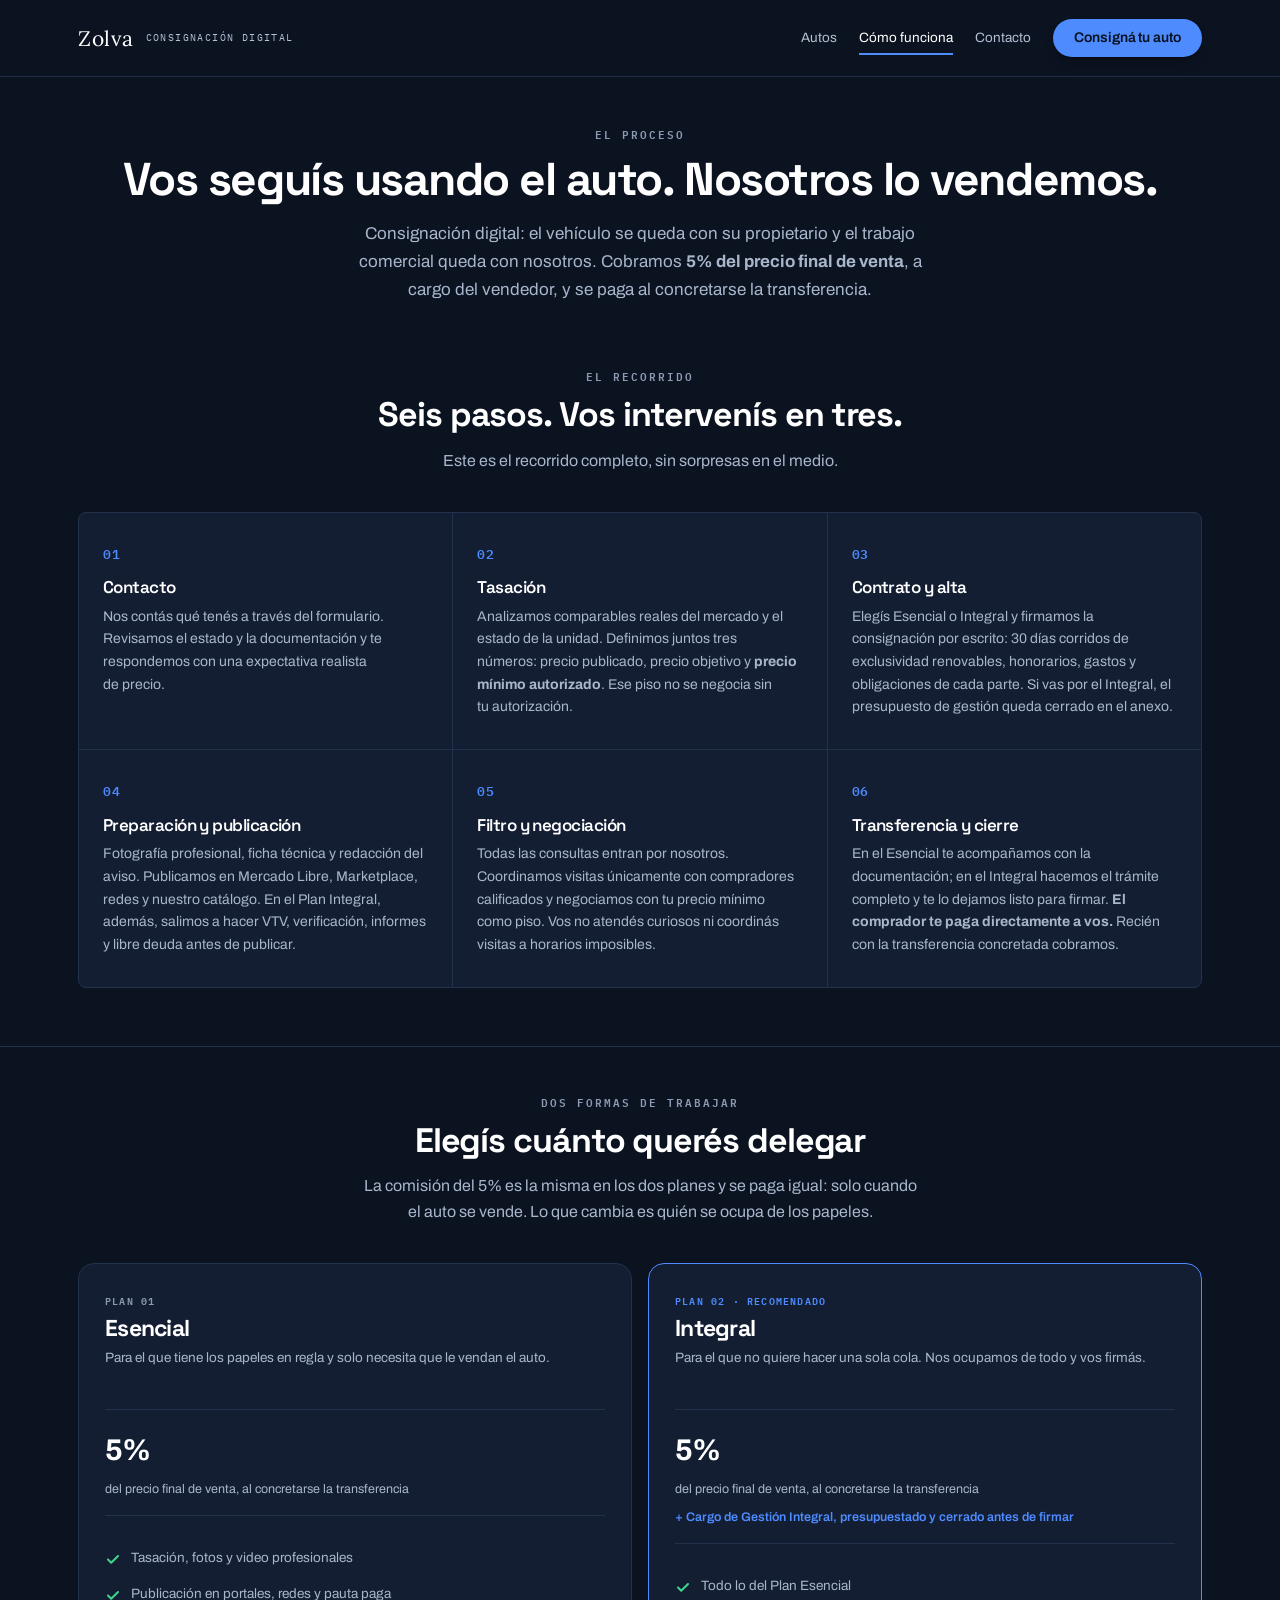
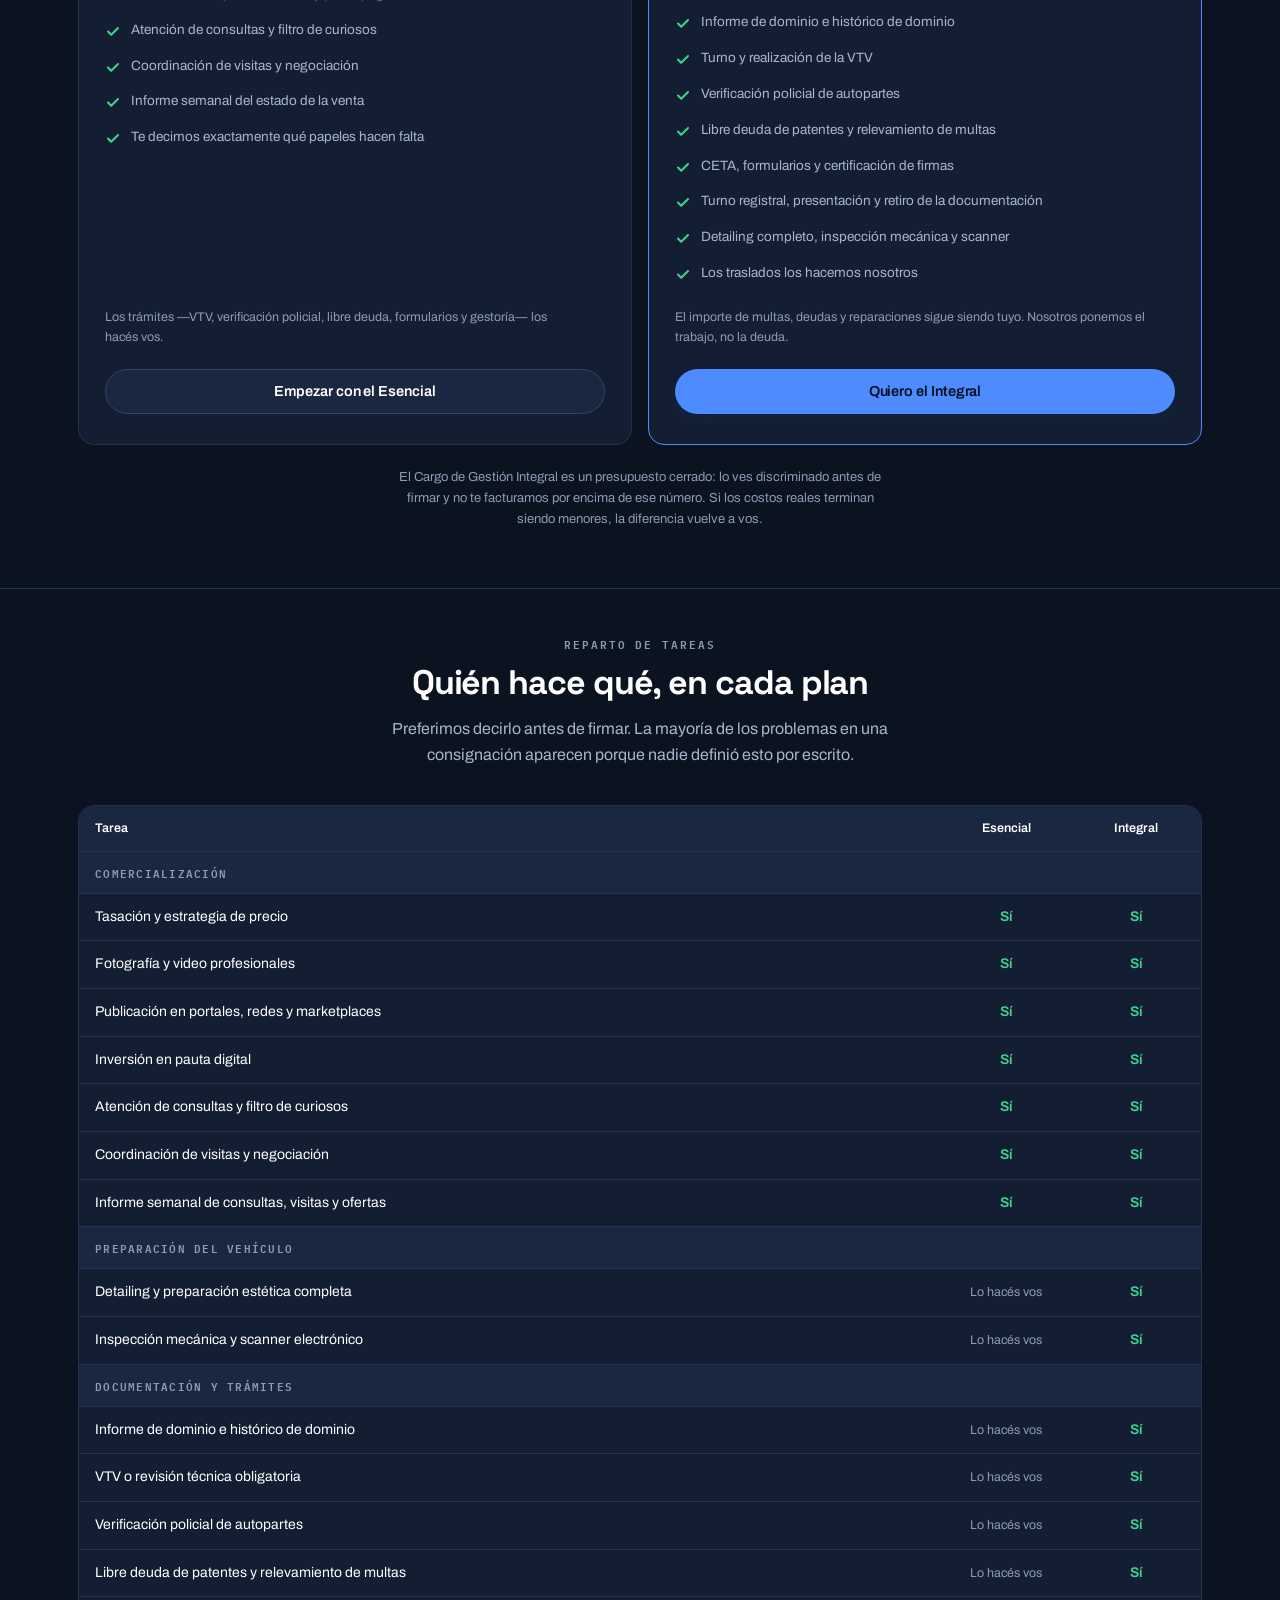
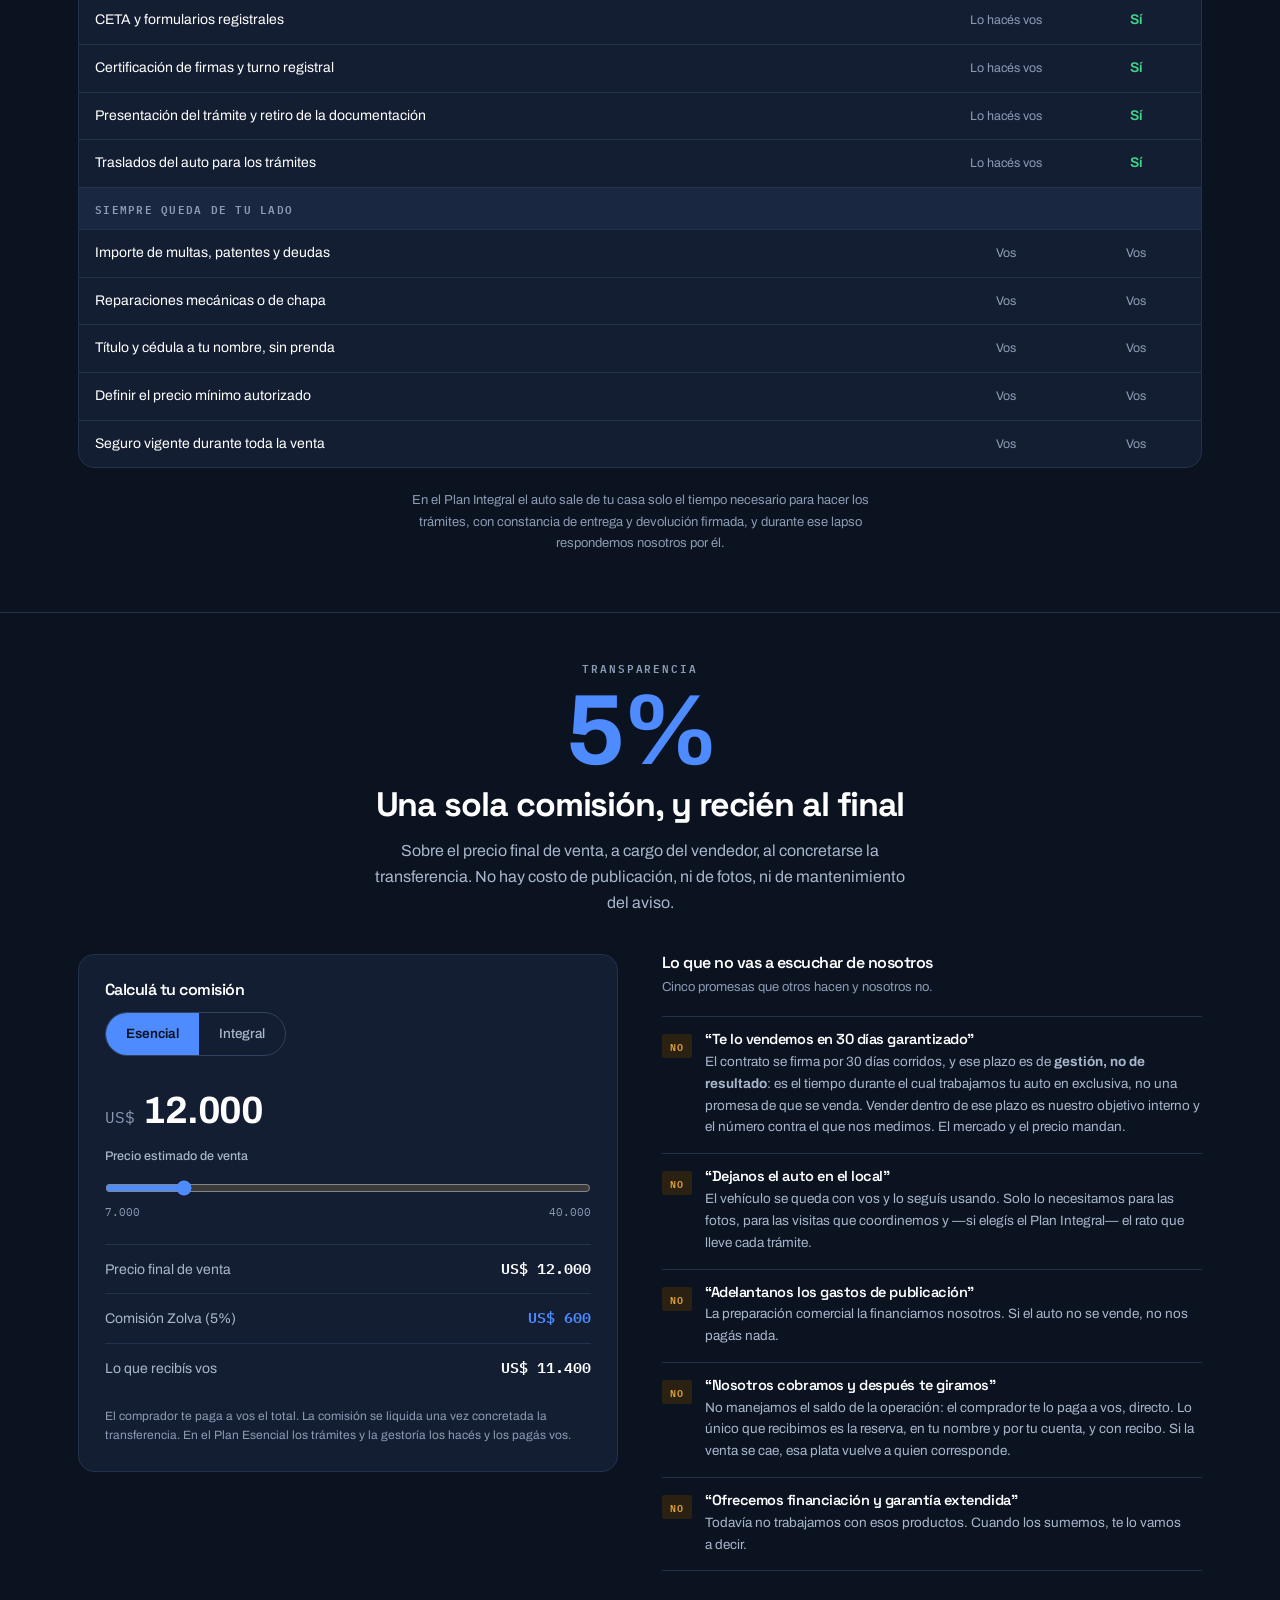
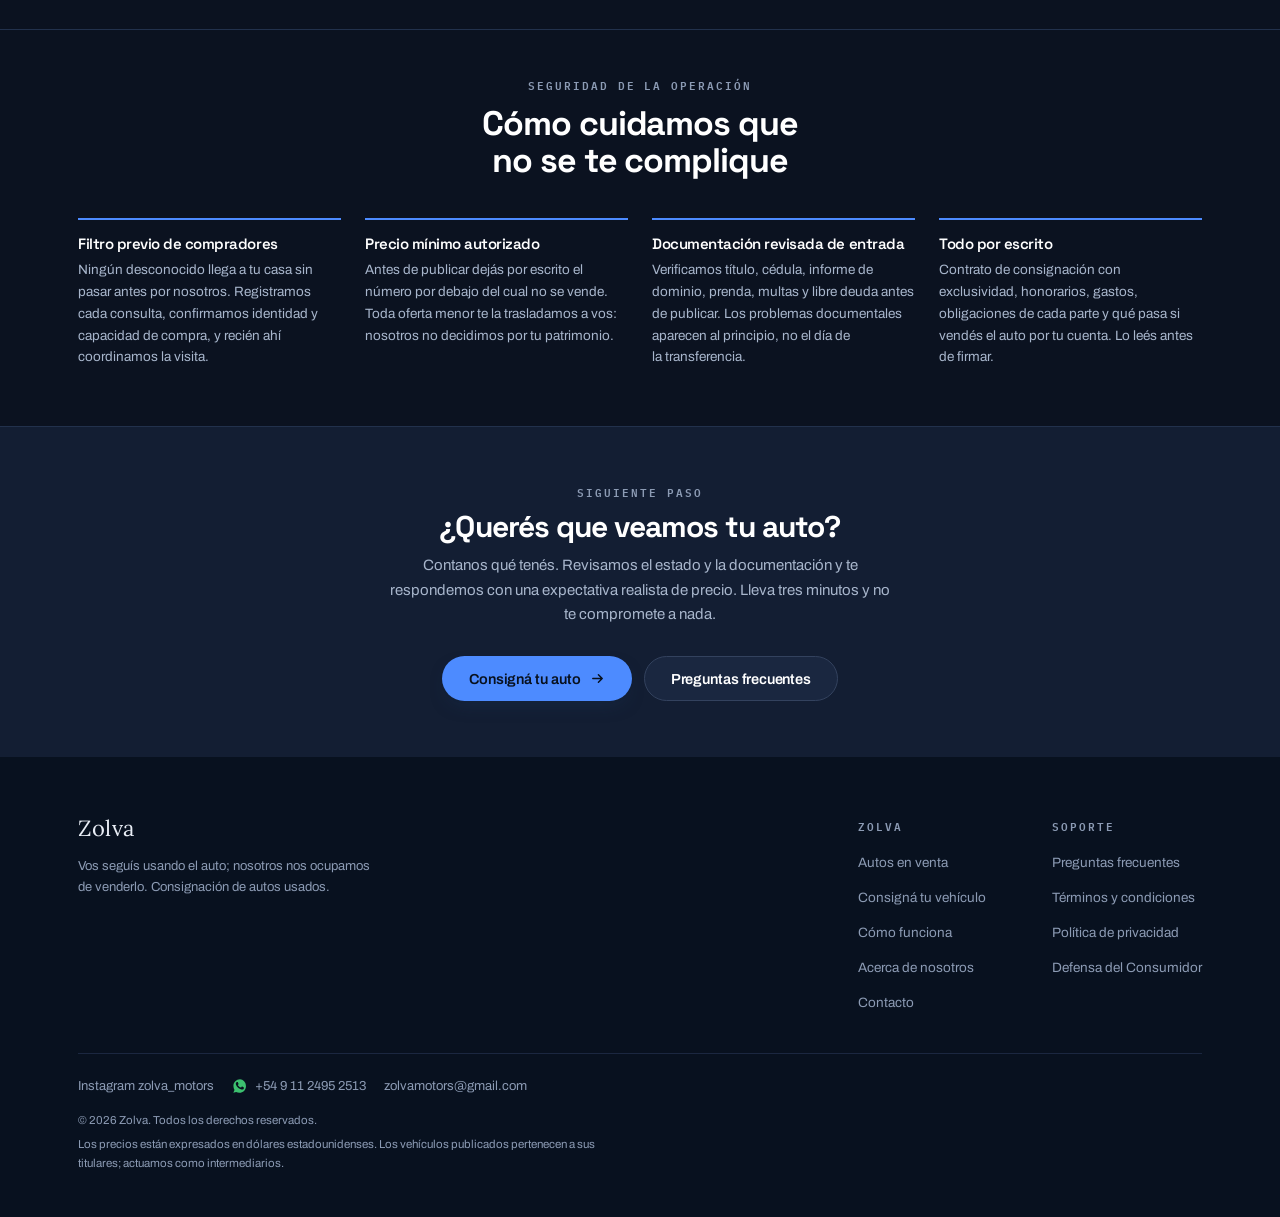
==== commit a26e22b6: "Publicar pagina v2" ====
--- a/como-funciona.html
+++ b/como-funciona.html
@@ -7,8 +7,8 @@
   <meta name="viewport" content="width=device-width, initial-scale=1">
   <title>Cómo funciona la consignación — Zolva</title>
   <meta name="description" content="Los seis pasos de una consignación digital, los planes Esencial e Integral, la tabla de quién hace qué y la calculadora de comisión. Cobramos 5% del precio final, a cargo del vendedor, al concretarse la transferencia.">
-  <meta name="theme-color" content="#0D1C33">
-  <meta name="color-scheme" content="light">
+  <meta name="theme-color" content="#0B1220">
+  <meta name="color-scheme" content="dark">
   <link rel="canonical" href="https://zolvamotors.netlify.app/como-funciona.html">
   <link rel="icon" href="data:image/svg+xml,%3Csvg xmlns='http://www.w3.org/2000/svg' viewBox='0 0 64 64'%3E%3Crect width='64' height='64' rx='5' fill='%2315181B'/%3E%3Cpath fill='white' d='M15 16 H49 V23 L23 41 H49 V48 H15 V41 L41 23 H15 Z'/%3E%3C/svg%3E">
 
@@ -22,7 +22,7 @@
 
   <link rel="preconnect" href="https://fonts.googleapis.com">
   <link rel="preconnect" href="https://fonts.gstatic.com" crossorigin>
-  <link rel="stylesheet" href="https://fonts.googleapis.com/css2?family=Archivo:wght@400;500;600;700&family=IBM+Plex+Mono:wght@400;500;600&family=Lora:wght@400;500&display=swap">
+  <link rel="stylesheet" href="https://fonts.googleapis.com/css2?family=Space+Grotesk:wght@500;700&family=Archivo:wght@400;500;600&family=IBM+Plex+Mono:wght@500;600&family=Lora:wght@600&display=swap">
   <link rel="stylesheet" href="assets/styles.css">
   <script src="assets/config.js"></script>
 </head>
@@ -32,7 +32,6 @@
 <nav class="nav" id="top">
   <div class="wrap nav-in">
     <a class="logo" href="index.html" aria-label="Zolva, ir al catálogo" translate="no">
-      <svg class="logo-z" viewBox="0 0 64 64" width="23" height="23" aria-hidden="true"><path fill="currentColor" d="M14 14 H50 V21 L21.5 43 H50 V50 H14 V43 L42.5 21 H14 Z"/></svg>
       <span class="logo-mark">Zolva</span>
       <span class="logo-tag">Consignación digital</span>
     </a>
@@ -65,8 +64,8 @@
     <ol class="steps">
       <li class="step" data-reveal>
         <span class="step-n">01</span>
-        <h3>Precalificación</h3>
-        <p>Nos contás qué tenés a través del formulario. Revisamos año, kilometraje, estado y documentación, y te respondemos si el auto entra y con qué expectativa realista de precio.</p>
+        <h3>Contacto</h3>
+        <p>Nos contás qué tenés a través del formulario. Revisamos el estado y la documentación y te respondemos con una expectativa realista de precio.</p>
       </li>
       <li class="step" data-reveal>
         <span class="step-n">02</span>
@@ -293,8 +292,8 @@
   <div class="wrap consigna-in">
     <div>
       <span class="eyebrow">Siguiente paso</span>
-      <h2>¿Tu auto entra?</h2>
-      <p>Contanos qué tenés. Revisamos año, kilometraje, estado y documentación, y te respondemos con una expectativa realista de precio. Lleva tres minutos y no te compromete a nada.</p>
+      <h2>¿Querés que veamos tu auto?</h2>
+      <p>Contanos qué tenés. Revisamos el estado y la documentación y te respondemos con una expectativa realista de precio. Lleva tres minutos y no te compromete a nada.</p>
     </div>
     <div class="consigna-cta">
       <a class="btn btn-primary" href="consigna-tu-auto.html">Consigná tu auto <svg width="15" height="15" viewBox="0 0 16 16" fill="none" aria-hidden="true"><path d="M3 8h10M9 4l4 4-4 4" stroke="currentColor" stroke-width="1.6" stroke-linecap="round" stroke-linejoin="round"/></svg></a>
@@ -308,7 +307,7 @@
   <div class="wrap">
     <div class="pie-top">
       <div class="pie-marca">
-        <span class="logo-lockup" translate="no"><svg class="logo-z" viewBox="0 0 64 64" width="26" height="26" aria-hidden="true"><path fill="currentColor" d="M14 14 H50 V21 L21.5 43 H50 V50 H14 V43 L42.5 21 H14 Z"/></svg><span class="logo-mark">Zolva</span></span>
+        <span class="logo-lockup" translate="no"><span class="logo-mark">Zolva</span></span>
         <p>Vos seguís usando el auto; nosotros nos ocupamos de venderlo. Consignación de autos usados.</p>
       </div>
       <nav class="pie-cols" aria-label="Pie de página">
@@ -324,7 +323,7 @@
     </div>
     
     <div class="pie-legal">
-      <div class="pie-redes"><a class="foot-red" href="https://wa.me/5491140499479" target="_blank" rel="noopener"><svg width="16" height="16" viewBox="0 0 24 24" fill="currentColor" aria-hidden="true"><path d="M12.04 2C6.58 2 2.13 6.45 2.13 11.91c0 2.1.55 4.15 1.6 5.96L2 22l4.25-1.11a9.87 9.87 0 0 0 4.79 1.22h.01c5.46 0 9.91-4.45 9.91-9.91C20.95 6.45 16.5 2 12.04 2Zm5.8 14.03c-.24.68-1.42 1.31-1.95 1.35-.5.05-1.14.28-3.68-.77-3.11-1.29-5.09-4.48-5.24-4.69-.15-.2-1.25-1.66-1.25-3.16 0-1.5.79-2.24 1.07-2.55.27-.3.6-.38.8-.38.2 0 .4 0 .58.01.19.01.44-.07.68.52.24.6.83 2.06.9 2.21.07.15.12.33.02.53-.1.2-.15.33-.3.5-.15.18-.31.4-.44.53-.15.15-.3.31-.13.6.17.3.76 1.25 1.63 2.02 1.12 1 2.06 1.31 2.36 1.46.3.15.47.13.64-.08.17-.2.74-.86.94-1.16.2-.3.4-.25.67-.15.27.1 1.71.81 2.01.96.3.15.5.22.57.35.07.13.07.73-.17 1.4Z"/></svg> +54&nbsp;9&nbsp;11&nbsp;4049&nbsp;9479</a><a class="foot-red" href="mailto:zolvamotors@gmail.com">zolvamotors@gmail.com</a></div>
+      <div class="pie-redes"><a class="foot-red" href="https://instagram.com/zolva_motors" target="_blank" rel="noopener">Instagram zolva_motors</a><a class="foot-red" href="https://wa.me/5491124952513" target="_blank" rel="noopener"><svg width="16" height="16" viewBox="0 0 24 24" fill="currentColor" aria-hidden="true"><path d="M12.04 2C6.58 2 2.13 6.45 2.13 11.91c0 2.1.55 4.15 1.6 5.96L2 22l4.25-1.11a9.87 9.87 0 0 0 4.79 1.22h.01c5.46 0 9.91-4.45 9.91-9.91C20.95 6.45 16.5 2 12.04 2Zm5.8 14.03c-.24.68-1.42 1.31-1.95 1.35-.5.05-1.14.28-3.68-.77-3.11-1.29-5.09-4.48-5.24-4.69-.15-.2-1.25-1.66-1.25-3.16 0-1.5.79-2.24 1.07-2.55.27-.3.6-.38.8-.38.2 0 .4 0 .58.01.19.01.44-.07.68.52.24.6.83 2.06.9 2.21.07.15.12.33.02.53-.1.2-.15.33-.3.5-.15.18-.31.4-.44.53-.15.15-.3.31-.13.6.17.3.76 1.25 1.63 2.02 1.12 1 2.06 1.31 2.36 1.46.3.15.47.13.64-.08.17-.2.74-.86.94-1.16.2-.3.4-.25.67-.15.27.1 1.71.81 2.01.96.3.15.5.22.57.35.07.13.07.73-.17 1.4Z"/></svg> +54&nbsp;9&nbsp;11&nbsp;2495&nbsp;2513</a><a class="foot-red" href="mailto:zolvamotors@gmail.com">zolvamotors@gmail.com</a></div>
       <p>© 2026 Zolva. Todos los derechos reservados.</p>
       <p class="pie-aclara">Los precios están expresados en dólares estadounidenses. Los vehículos publicados pertenecen a sus titulares; actuamos como intermediarios.</p>
     </div>
--- a/assets/styles.css
+++ b/assets/styles.css
@@ -1,84 +1,154 @@
 /* ============================================================
    Hoja de estilos del sitio catálogo
    ------------------------------------------------------------
-   Identidad "ficha técnica de vehículo": grotesca + monoespaciada
-   + reglas finas. Paleta MONOCROMA a propósito: la página convive
-   con fotos de autos de todos los colores, así que la marca no
-   compite. El único color de marca es el azul del logo, y va en dosis
-   mínimas: header, botón primario, foco y enlaces destacados. El verde
-   petróleo quedó reducido a su función de semáforo (--ok): "este dato
-   está en regla", nada más.
-
-     Grafito  #15181B    Papel  #F2F4F5
-     Acero    #98A1A7    Filete  #878D9E
-     Azul marino  #0D1C33 (header)   Azul acento  #1B3A63
-     Verde petróleo  #1E4D45 (solo --ok)
-
-   Todo por custom properties. El sitio se ve SIEMPRE claro: no hay
-   tema oscuro (`color-scheme:light` en :root), así que un color
-   nuevo se define una sola vez, acá, y nunca dentro de una media
-   query.
+   Identidad "señal": el sitio es OSCURO por defecto. Fondo azul
+   noche, titulares en grotesca geométrica y un único acento azul
+   eléctrico que marca la acción. La monoespaciada se queda para
+   las cifras y los códigos: la densidad de ficha técnica sigue
+   estando en los datos, no en el chrome.
+
+     Noche     #0B1220 (fondo)      Panel  #131E33
+     Tinta     #FFFFFF              Tinta-2 #A8B6CC
+     Acento    #4D8BFF — el azul de acción, SOBRE OSCURO
+     Pie       #08111F
+
+   El azul de marca NO viene de los cubrepatentes: ese material
+   nunca se usó. El acento se eligió en el rediseño de 09/2026.
+
+   SECCIONES CLARAS: el sitio alterna bloques oscuros y claros.
+   Un bloque claro NO se pinta regla por regla: se le pone la
+   clase `.claro`, que REDEFINE los tokens para su subárbol
+   —igual que hacen `.nav` y `.pie`—, así todo lo que adentro ya
+   usaba var(--ink-2) se adapta solo. `.claro.blanco` es la
+   variante sobre blanco puro.
+
+   OJO con el acento en claro: #4D8BFF sobre blanco da 2,6:1 y no
+   pasa AA. Por eso `.claro` reapunta --accent a #1F5FD8, que da
+   5,6:1 sobre el gris claro y 6,4:1 con texto blanco encima.
+
+   Todo por custom properties. Un color nuevo se define una sola
+   vez, acá, y nunca dentro de una media query.
    ============================================================ */
 
 :root{
-  /* Sin tema oscuro: el sitio se ve igual en todos los equipos, estén
-     o no en modo oscuro. Además fuerza los controles nativos (inputs,
-     select, barras de scroll) a su versión clara. */
-  color-scheme:light;
-
-  --ground:#F2F4F5;
+  /* El sitio es oscuro siempre, en todos los equipos. Esto además
+     fuerza los controles nativos (inputs, select, scrollbars) a su
+     versión oscura, que es la que corresponde al fondo. */
+  color-scheme:dark;
+
+  /* ---- Tipografías ---------------------------------------- */
+  --font-display:"Space Grotesk",-apple-system,BlinkMacSystemFont,"Segoe UI",sans-serif;
+  --font-text:"Archivo",-apple-system,BlinkMacSystemFont,"Segoe UI",Roboto,sans-serif;
+  --font-mono:"IBM Plex Mono",ui-monospace,SFMono-Regular,Menlo,monospace;
+  --font-marca:"Lora",Georgia,serif;
+
+  /* ---- Superficies y tinta (modo oscuro, el de base) ------- */
+  --ground:#0B1220;
+  --panel:#131E33;
+  --panel-2:#1A2740;
+  --ink:#FFFFFF;
+  --ink-2:#A8B6CC;
+  --ink-3:#8C9BB4;
+  --acero:#6E7B92;
+  --line:#22314C;
+  --line-strong:#33425E;
+
+  /* ---- Acento ---------------------------------------------
+     Azul eléctrico. Sobre el fondo noche da 5,8:1. El texto que
+     va ENCIMA del acento es oscuro, no blanco: blanco sobre
+     #4D8BFF da 4,0:1 y no llega a AA. */
+  --accent:#4D8BFF;
+  --accent-2:#7DAAFF;
+  --accent-soft:#16233C;
+  --accent-ink:#08111F;
+
+  /* ---- Semáforo -------------------------------------------- */
+  --ok:#3DD68C;
+  --ok-soft:#10261D;
+  --warn:#E0A33A;
+  --warn-soft:#2A2113;
+
+  /* ---- WhatsApp (color de un tercero, no de la marca) ------- */
+  --wa:#3CC06F;
+  --wa-solid:#137A47;
+  --wa-solid-2:#0E5D36;
+
+  /* ---- Encabezado ------------------------------------------
+     Ya no es un bloque de color aparte: el nav vive sobre el
+     mismo fondo que la página y se separa con un filete. */
+  --nav-bg:#0B1220;
+  --nav-ink:#FFFFFF;
+  --nav-ink-2:#B4C0D4;
+  --nav-line:#1E2C45;
+
+  /* ---- Pie: un escalón más oscuro que la página ------------- */
+  --pie-bg:#08111F;
+  --pie-ink:#E8EDF5;
+  --pie-ink-2:#8C9BB4;
+  --pie-line:#1B2740;
+  --pie-accent:#7DAAFF;
+  --pie-wa:#3CC06F;
+
+  /* Sombra para fondo oscuro: sobre negro una sombra gris no se
+     ve, así que se apoya en negro puro y mucho spread. */
+  --shadow:0 1px 2px rgba(0,0,0,.34), 0 18px 44px -24px rgba(0,0,0,.72);
+  --radius:8px;
+  --radius-card:16px;
+  --maxw:1180px;
+  --nav-h:76px;
+}
+
+/* ============ SECCIÓN CLARA ============
+   Se le pone a una <section>. Redefine los tokens para su
+   subárbol: los componentes de adentro no cambian una sola
+   regla. `.blanco` la lleva a blanco puro. */
+.claro{
+  --ground:#F4F6F9;
   --panel:#FFFFFF;
-  --panel-2:#E9ECEE;
-  --ink:#15181B;
-  --ink-2:#474F55;
-  --ink-3:#626A70;
-  --acero:#98A1A7;
-  --line:#DEE2E4;
-  --line-strong:#C2C8CC;
-  /* Acento = el azul del logo, un punto más claro que el del header para
-     que siga leyendo como acento y no como fondo. --accent-2 es el hover
-     y cae justo en el azul del header. */
-  --accent:#1B3A63;
-  --accent-2:#0D1C33;
-  --accent-soft:#E3E9F1;
+  --panel-2:#E9EDF3;
+  --ink:#0B1220;
+  --ink-2:#4A5468;
+  /* --ink-3 es el valor MÁS CLARO que todavía pasa AA sobre las tres
+     superficies claras: 5,2:1 sobre --ground, 5,7:1 sobre --panel y
+     4,8:1 sobre --panel-2, que es el peor caso. Si lo aclarás, las
+     etiquetas chicas (.plan-nota, .eyebrow, .compra-nota) caen por
+     debajo de 4,5:1. Verificado el 21/09/2026. */
+  --ink-3:#5C6878;
+  --acero:#98A2B3;
+  --line:#DCE1E9;
+  --line-strong:#C3CBD8;
+  --accent:#1F5FD8;
+  --accent-2:#174BAD;
+  --accent-soft:#E7EEFB;
   --accent-ink:#FFFFFF;
-  /* Semáforo. Sigue siendo el verde petróleo: acá el verde ya no dice
-     "marca", dice "este dato está en regla". */
-  --ok:#1E4D45;
-  --ok-soft:#E2EAE7;
+  --ok:#1E7A5A;
+  --ok-soft:#E2EFE9;
   --warn:#8A5A00;
   --warn-soft:#F7EFDE;
-  --wa:#1FA855;
-  /* Verde de WhatsApp para botón lleno. Va más oscuro que --wa, que es
-     color de ícono sobre claro: #1FA855 con texto blanco da 3,1:1 y no
-     pasa AA. Estos dan 5,4:1 y 8,0:1. */
-  --wa-solid:#137A47;
-  --wa-solid-2:#0E5D36;
-  /* Header en el azul del logo de los cubrepatentes, con el filete
-     plateado de regla y el texto en blanco. Es el único bloque con
-     color de marca propio: el resto del sitio sigue monocromo.
-     .nav reapunta sus tokens a estos, igual que .pie con los --pie-*. */
-  --nav-bg:#0D1C33;
-  --nav-ink:#FFFFFF;
-  --nav-ink-2:#878D9E;
-  --nav-line:#878D9E;
-  /* Pie oscuro: cierra la página y la separa del contenido. */
-  --pie-bg:#15181B;
-  --pie-ink:#F2F4F5;
-  --pie-ink-2:#AAB2B7;
-  --pie-line:#2C3338;
-  /* Mismo azul del acento, aclarado para el pie oscuro (8,2:1 sobre
-     --pie-bg). Es lo que pinta la Z del pie: si quedaba verde, el mismo
-     logo salía de dos colores según dónde estuviera. */
-  --pie-accent:#8FB4DC;
-  --pie-wa:#3CC06F;
-  --shadow:0 1px 2px rgba(21,24,27,.04), 0 10px 30px -20px rgba(21,24,27,.22);
-  --radius:3px;
-  /* Radio chico para chrome (inputs, badges, reglas) y radio grande para
-     las superficies que el usuario toca: tarjetas y paneles. */
-  --radius-card:12px;
-  --maxw:1180px;
-  --nav-h:64px;
+  --shadow:0 1px 2px rgba(11,18,32,.04), 0 14px 34px -22px rgba(11,18,32,.28);
+  background:var(--ground);
+  color:var(--ink);
+}
+.claro.blanco{
+  --ground:#FFFFFF;
+  --panel:#F4F6F9;
+  --panel-2:#E9EDF3;
+}
+/* Un panel oscuro DENTRO de una sección clara (la tarjeta del 5 %,
+   la del plan Integral): vuelve a los tokens de base. */
+.claro .panel-oscuro{
+  --panel:#131E33;
+  --ink:#FFFFFF;
+  --ink-2:#A8B6CC;
+  --ink-3:#8C9BB4;
+  --line:#22314C;
+  --line-strong:#33425E;
+  --accent:#4D8BFF;
+  --accent-2:#7DAAFF;
+  --accent-ink:#08111F;
+  --ok:#3DD68C;
+  background:#0B1220;
+  color:var(--ink);
 }
 
 /* ============ BASE ============ */
@@ -89,13 +159,13 @@
   margin:0;
   background:var(--ground);
   color:var(--ink);
-  font-family:"Archivo",-apple-system,BlinkMacSystemFont,"Segoe UI",Roboto,sans-serif;
+  font-family:var(--font-text);
   font-size:16px;
   line-height:1.62;
   -webkit-font-smoothing:antialiased;
   -webkit-tap-highlight-color:transparent;
 }
-h1,h2,h3,h4{font-family:"Archivo",sans-serif;margin:0;text-wrap:balance;line-height:1.12;letter-spacing:-.02em;}
+h1,h2,h3,h4{font-family:var(--font-display);font-weight:700;margin:0;text-wrap:balance;line-height:1.08;letter-spacing:-.032em;}
 p{margin:0;text-wrap:pretty;}
 a{color:inherit;}
 ul,ol{margin:0;padding:0;list-style:none;}
@@ -105,10 +175,10 @@
 [id]{scroll-margin-top:calc(var(--nav-h) + 20px);}
 
 .wrap{max-width:var(--maxw);margin:0 auto;padding:0 28px;}
-.mono{font-family:"IBM Plex Mono",ui-monospace,SFMono-Regular,Menlo,monospace;}
+.mono{font-family:var(--font-mono);}
 .eyebrow{
   display:block;
-  font-family:"IBM Plex Mono",monospace;font-size:11px;font-weight:600;
+  font-family:var(--font-mono);font-size:11px;font-weight:600;
   letter-spacing:.18em;text-transform:uppercase;color:var(--ink-3);
 }
 .num{font-variant-numeric:tabular-nums;}
@@ -223,9 +293,6 @@
   --acero:var(--nav-ink-2);
   --line:var(--nav-line);
   --line-strong:var(--nav-line);
-  --accent:var(--nav-ink);
-  --accent-2:color-mix(in srgb, var(--nav-line) 45%, var(--nav-ink));
-  --accent-ink:var(--nav-bg);
 
   position:sticky;top:0;z-index:60;
   background:var(--nav-bg);
@@ -741,7 +808,7 @@
   padding:6px 11px;border-radius:999px;
   background:var(--ink);color:var(--ground);
 }
-.badge-vendido{background:var(--acero);color:#15181B;}
+.badge-vendido{background:var(--acero);color:#0B1220;}
 .badge-inline{position:static;display:inline-block;margin-bottom:10px;}
 
 /* ============ VENDIDOS RECIENTEMENTE ============ */
@@ -891,14 +958,14 @@
 /* ---- lightbox ---- */
 .lightbox{
   border:none;padding:0;max-width:100vw;max-height:100vh;width:100%;height:100%;
-  background:rgba(21,24,27,.94);color:#F2F4F5;
+  background:rgba(8,17,31,.94);color:#E8EDF5;
 }
 .lightbox::backdrop{background:rgba(21,24,27,.94);}
 .lightbox-in{display:flex;flex-direction:column;height:100%;}
 .lightbox img{flex:1;min-height:0;width:100%;object-fit:contain;}
 .lightbox-bar{display:flex;align-items:center;justify-content:space-between;gap:12px;padding:14px 18px;}
 .lightbox-bar button{background:transparent;border:1px solid rgba(242,244,245,.35);color:inherit;border-radius:var(--radius);padding:8px 14px;cursor:pointer;font-size:14px;}
-.lightbox-bar button:hover{border-color:#F2F4F5;}
+.lightbox-bar button:hover{border-color:#E8EDF5;}
 .lightbox-cont{font-family:"IBM Plex Mono",monospace;font-size:12px;}
 
 /* ---- bloques de la ficha ---- */
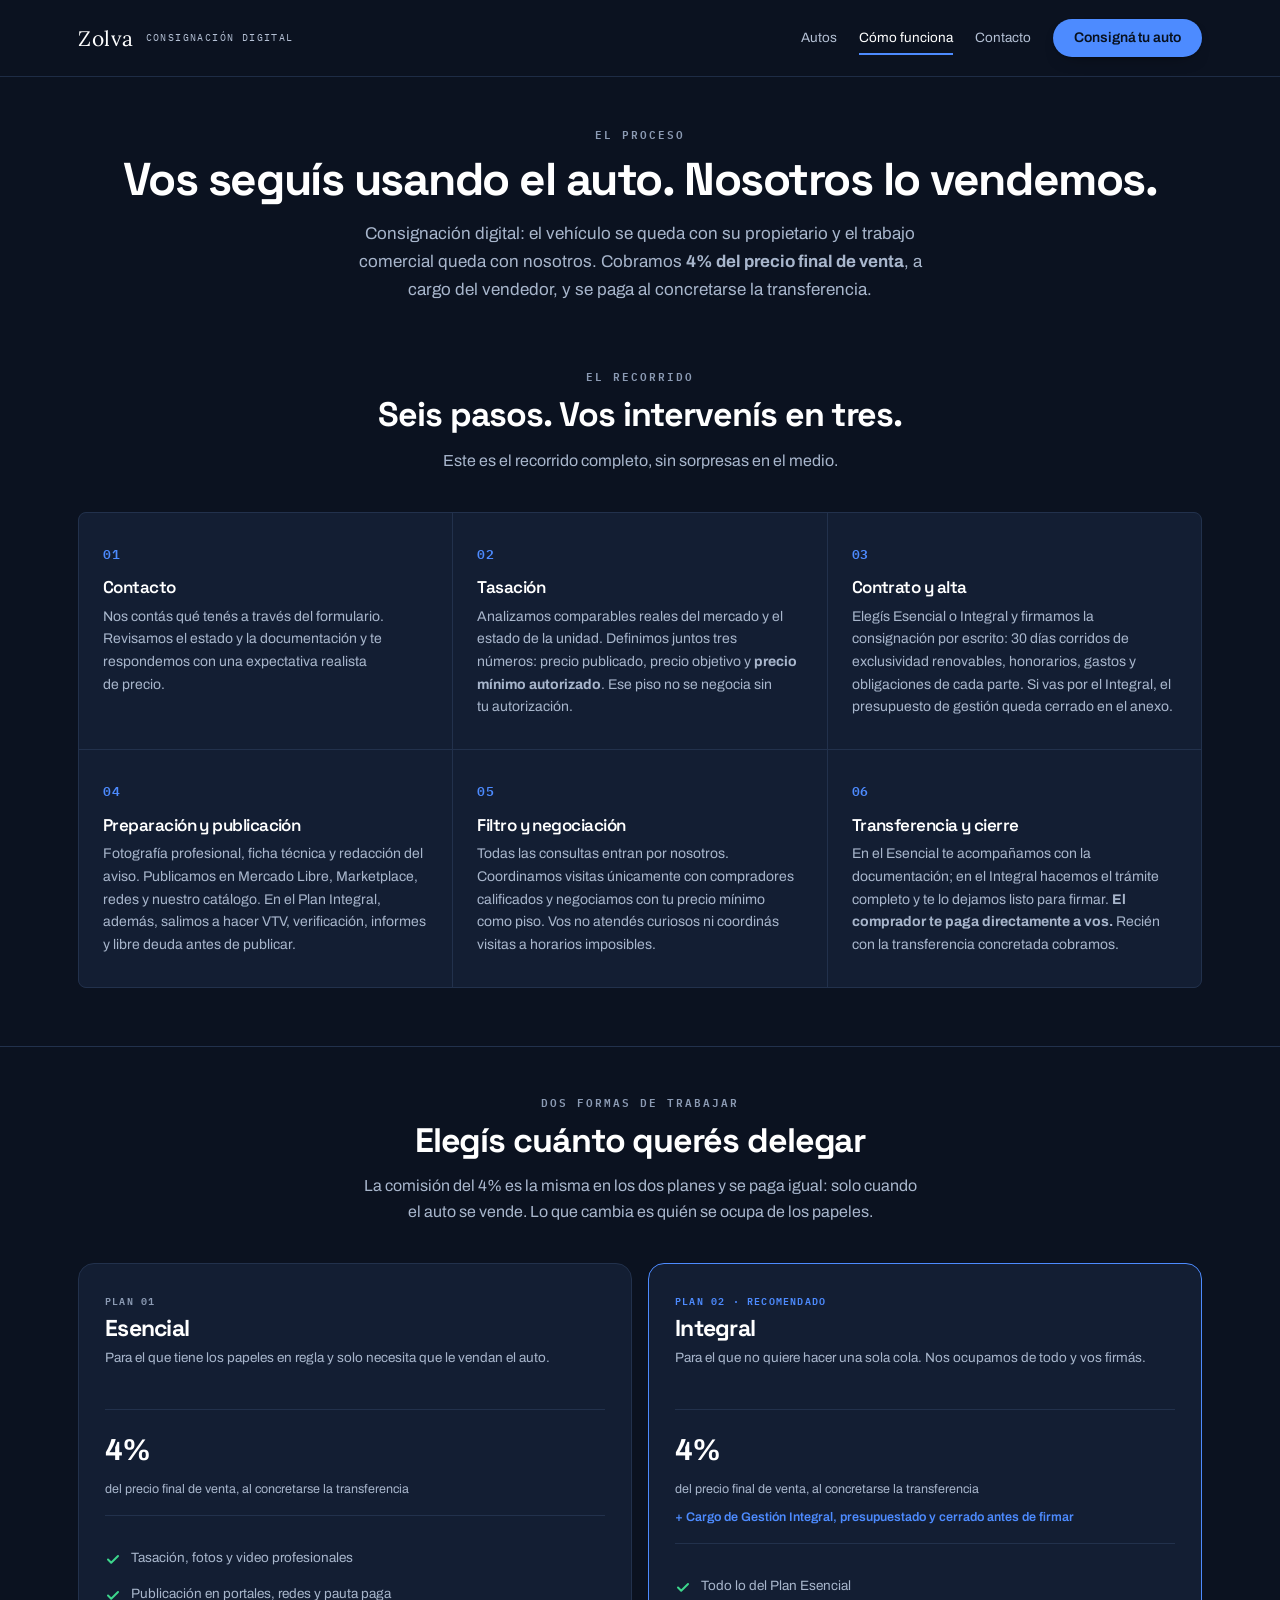
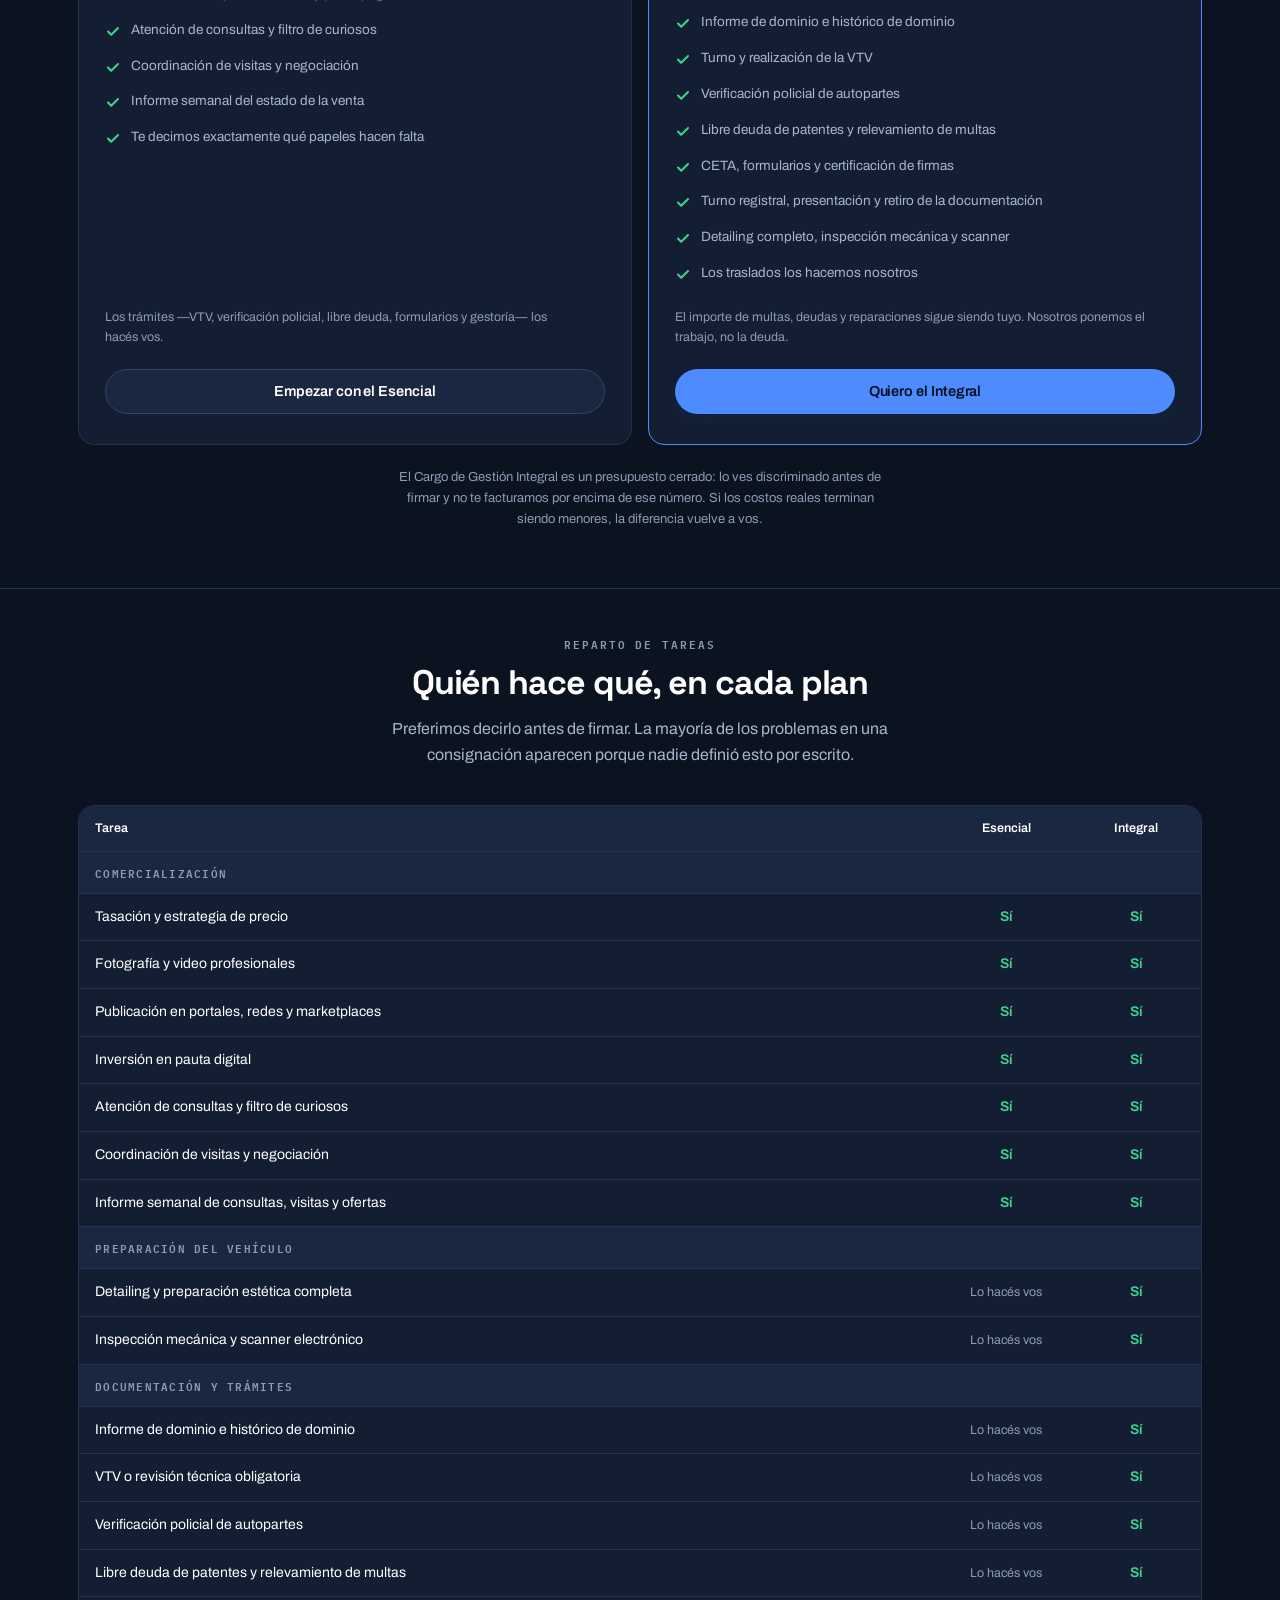
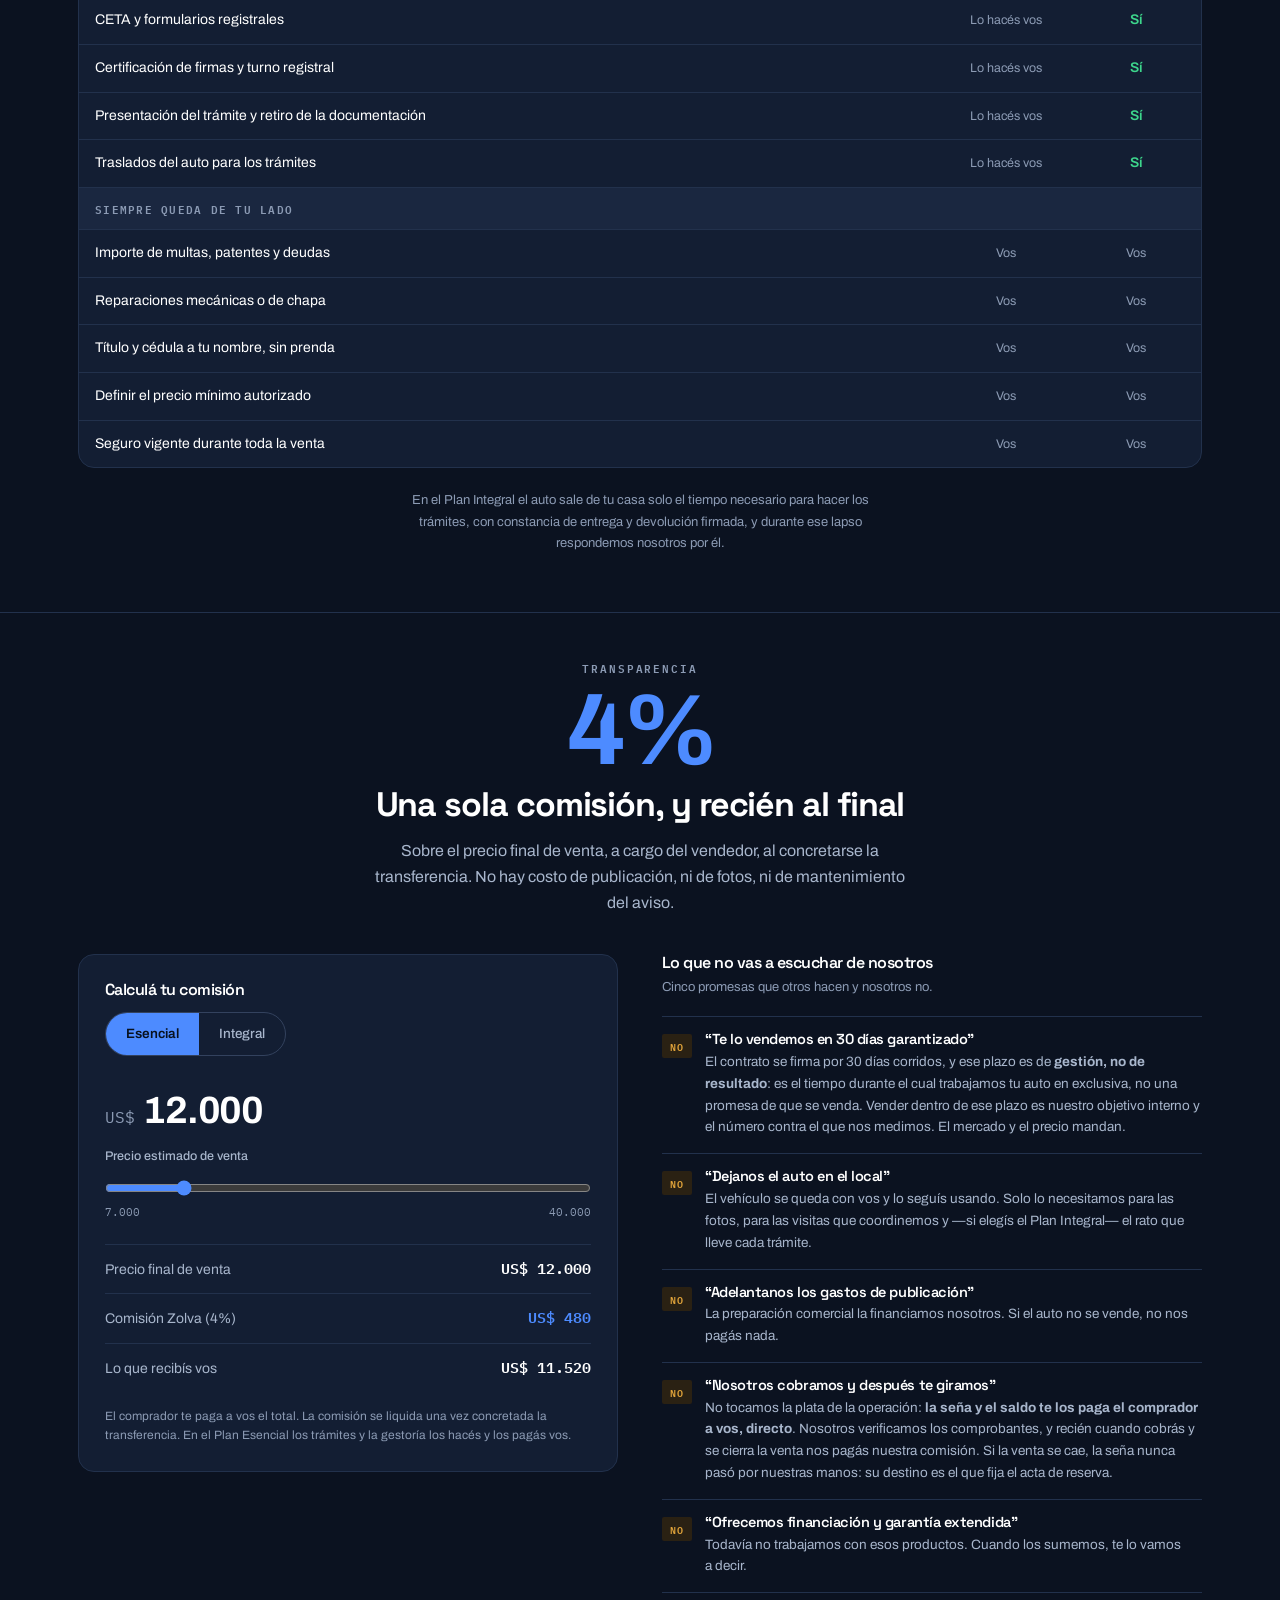
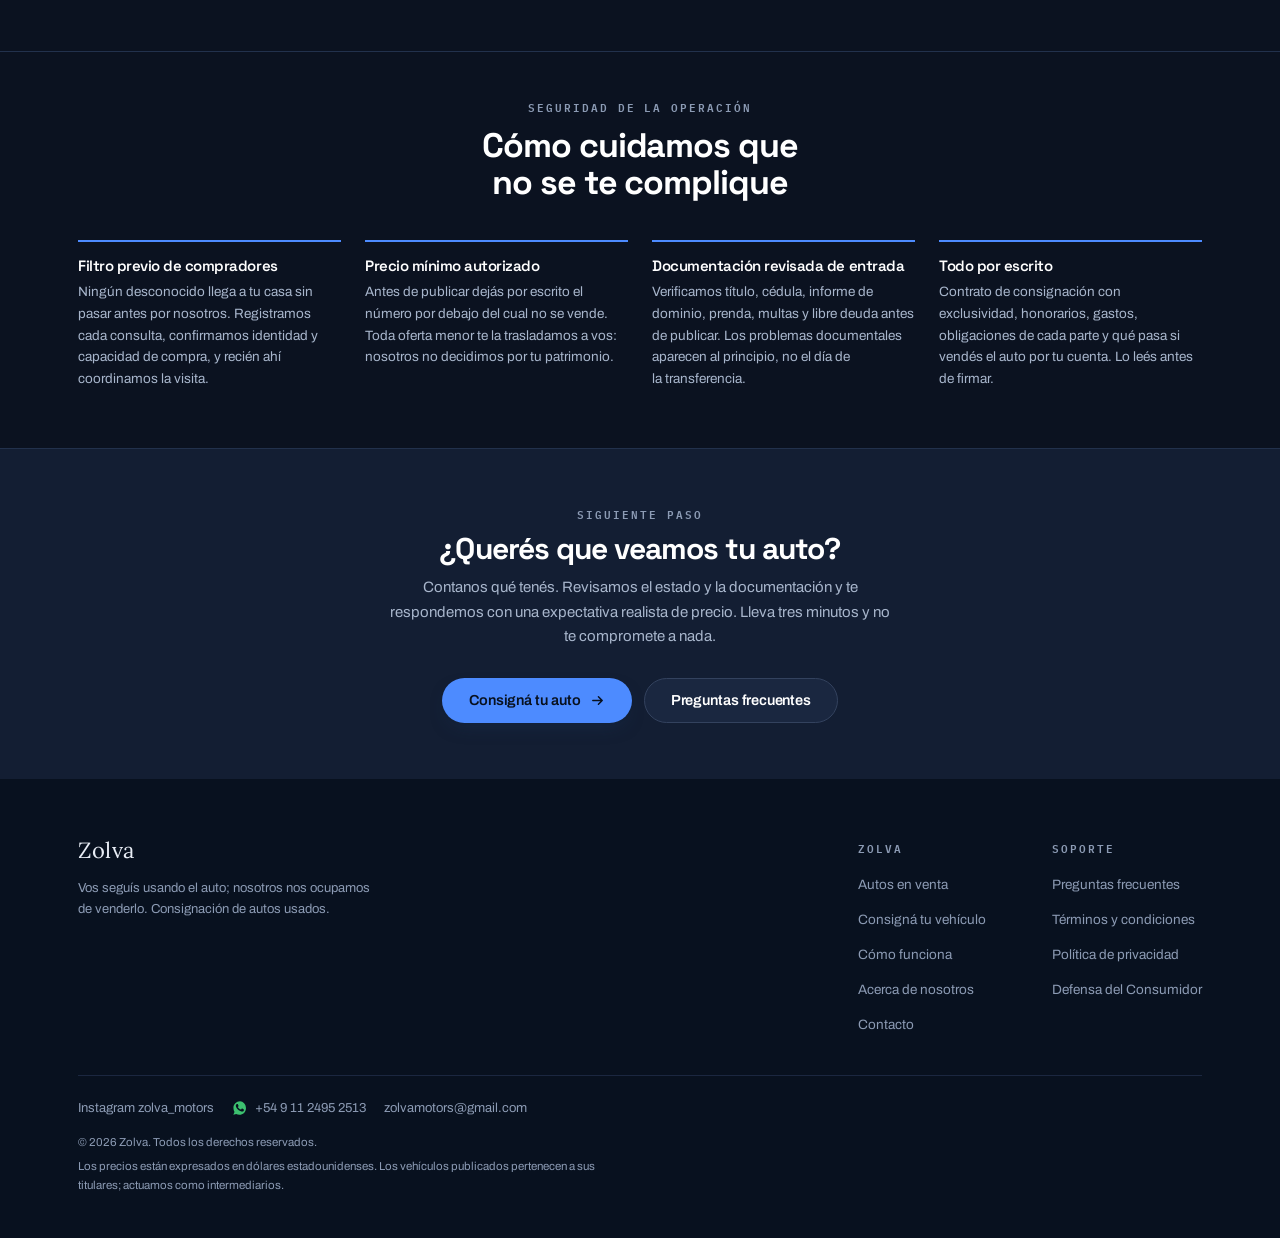
==== commit 659eac71: "Comision 4%" ====
--- a/como-funciona.html
+++ b/como-funciona.html
@@ -6,18 +6,18 @@
   <meta charset="utf-8">
   <meta name="viewport" content="width=device-width, initial-scale=1">
   <title>Cómo funciona la consignación — Zolva</title>
-  <meta name="description" content="Los seis pasos de una consignación digital, los planes Esencial e Integral, la tabla de quién hace qué y la calculadora de comisión. Cobramos 5% del precio final, a cargo del vendedor, al concretarse la transferencia.">
+  <meta name="description" content="Los seis pasos de una consignación digital, los planes Esencial e Integral, la tabla de quién hace qué y la calculadora de comisión. Cobramos 4% del precio final, a cargo del vendedor, al concretarse la transferencia.">
   <meta name="theme-color" content="#0B1220">
   <meta name="color-scheme" content="dark">
-  <link rel="canonical" href="https://zolvamotors.netlify.app/como-funciona.html">
+  <link rel="canonical" href="https://zolvamotors.com.ar/como-funciona.html">
   <link rel="icon" href="data:image/svg+xml,%3Csvg xmlns='http://www.w3.org/2000/svg' viewBox='0 0 64 64'%3E%3Crect width='64' height='64' rx='5' fill='%2315181B'/%3E%3Cpath fill='white' d='M15 16 H49 V23 L23 41 H49 V48 H15 V41 L41 23 H15 Z'/%3E%3C/svg%3E">
 
   <meta property="og:type" content="website">
   <meta property="og:locale" content="es_AR">
   <meta property="og:site_name" content="Zolva">
   <meta property="og:title" content="Cómo funciona la consignación — Zolva">
-  <meta property="og:description" content="Los seis pasos de una consignación digital, los planes Esencial e Integral, la tabla de quién hace qué y la calculadora de comisión. Cobramos 5% del precio final, a cargo del vendedor, al concretarse la transferencia.">
-  <meta property="og:url" content="https://zolvamotors.netlify.app/como-funciona.html">
+  <meta property="og:description" content="Los seis pasos de una consignación digital, los planes Esencial e Integral, la tabla de quién hace qué y la calculadora de comisión. Cobramos 4% del precio final, a cargo del vendedor, al concretarse la transferencia.">
+  <meta property="og:url" content="https://zolvamotors.com.ar/como-funciona.html">
   <meta name="twitter:card" content="summary">
 
   <link rel="preconnect" href="https://fonts.googleapis.com">
@@ -51,7 +51,7 @@
 <header class="wrap pag-head">
   <span class="eyebrow">El proceso</span>
   <h1>Vos seguís usando el auto. Nosotros lo vendemos.</h1>
-  <p>Consignación digital: el vehículo se queda con su propietario y el trabajo comercial queda con nosotros. Cobramos <b>5% del precio final de venta</b>, a cargo del vendedor, y se paga al concretarse la transferencia.</p>
+  <p>Consignación digital: el vehículo se queda con su propietario y el trabajo comercial queda con nosotros. Cobramos <b>4% del precio final de venta</b>, a cargo del vendedor, y se paga al concretarse la transferencia.</p>
 </header>
 
 <section id="pasos">
@@ -101,7 +101,7 @@
     <div class="sec-head" data-reveal>
       <span class="eyebrow">Dos formas de trabajar</span>
       <h2>Elegís cuánto querés delegar</h2>
-      <p>La comisión del 5% es la misma en los dos planes y se paga igual: solo cuando el auto se vende. Lo que cambia es quién se ocupa de los papeles.</p>
+      <p>La comisión del 4% es la misma en los dos planes y se paga igual: solo cuando el auto se vende. Lo que cambia es quién se ocupa de los papeles.</p>
     </div>
     <div class="planes">
 
@@ -110,7 +110,7 @@
         <h3>Esencial</h3>
         <p class="para">Para el que tiene los papeles en regla y solo necesita que le vendan el auto.</p>
         <div class="plan-precio">
-          <div class="big">5%</div>
+          <div class="big">4%</div>
           <div class="sub">del precio final de venta, al concretarse la transferencia</div>
         </div>
         <ul>
@@ -130,7 +130,7 @@
         <h3>Integral</h3>
         <p class="para">Para el que no quiere hacer una sola cola. Nos ocupamos de todo y vos firmás.</p>
         <div class="plan-precio">
-          <div class="big">5%</div>
+          <div class="big">4%</div>
           <div class="sub">del precio final de venta, al concretarse la transferencia</div>
           <div class="extra">+ Cargo de Gestión Integral, presupuestado y cerrado antes de firmar</div>
         </div>
@@ -204,7 +204,7 @@
   <div class="wrap">
     <div class="sec-head" data-reveal>
       <span class="eyebrow">Transparencia</span>
-      <h2><span class="figure">5%</span>Una sola comisión, y recién al final</h2>
+      <h2><span class="figure">4%</span>Una sola comisión, y recién al final</h2>
       <p>Sobre el precio final de venta, a cargo del vendedor, al concretarse la transferencia. No hay costo de publicación, ni de fotos, ni de mantenimiento del aviso.</p>
     </div>
 
@@ -224,9 +224,9 @@
         <div class="calc-scale"><span>7.000</span><span>40.000</span></div>
         <div class="calc-out">
           <div class="calc-row"><span class="lab">Precio final de venta</span><span class="amt num" id="rPrecio">US$ 12.000</span></div>
-          <div class="calc-row hi"><span class="lab">Comisión Zolva (5%)</span><span class="amt num" id="rCom">US$ 600</span></div>
+          <div class="calc-row hi"><span class="lab">Comisión Zolva (4%)</span><span class="amt num" id="rCom">US$ 480</span></div>
           <div class="calc-row" id="rowCargo" hidden><span class="lab">Cargo de Gestión Integral</span><span class="amt" id="rCargo">Se presupuesta según tu auto</span></div>
-          <div class="calc-row"><span class="lab">Lo que recibís vos</span><span class="amt num" id="rNeto">US$ 11.400</span></div>
+          <div class="calc-row"><span class="lab">Lo que recibís vos</span><span class="amt num" id="rNeto">US$ 11.520</span></div>
         </div>
         <p class="calc-foot" id="calcFoot">El comprador te paga a vos el total. La comisión se liquida una vez concretada la transferencia. En el Plan Esencial los trámites y la gestoría los hacés y los pagás vos.</p>
       </div>
@@ -249,7 +249,7 @@
           </li>
           <li>
             <span class="no">NO</span>
-            <div><h4>“Nosotros cobramos y después te giramos”</h4><p>No manejamos el saldo de la operación: el comprador te lo paga a vos, directo. Lo único que recibimos es la reserva, en tu nombre y por tu cuenta, y con recibo. Si la venta se cae, esa plata vuelve a quien corresponde.</p></div>
+            <div><h4>“Nosotros cobramos y después te giramos”</h4><p>No tocamos la plata de la operación: <b>la seña y el saldo te los paga el comprador a vos, directo</b>. Nosotros verificamos los comprobantes, y recién cuando cobrás y se cierra la venta nos pagás nuestra comisión. Si la venta se cae, la seña nunca pasó por nuestras manos: su destino es el que fija el acta de reserva.</p></div>
           </li>
           <li>
             <span class="no">NO</span>
--- a/assets/styles.css
+++ b/assets/styles.css
@@ -972,7 +972,7 @@
 .ficha-bloque{margin-top:42px;}
 .ficha-bloque h2{font-size:18px;font-weight:600;padding-bottom:11px;border-bottom:1px solid var(--line);}
 .ficha-sub{margin-top:12px;font-size:13.5px;color:var(--ink-2);}
-.ficha-desc{margin-top:16px;font-size:15px;color:var(--ink-2);max-width:70ch;}
+.ficha-desc{margin-top:16px;white-space:pre-line;font-size:15px;color:var(--ink-2);max-width:70ch;}
 
 /* ---- semáforo de documentación ---- */
 /* Flex y no grid: son cinco ítems y en una grilla de tres columnas la
@@ -1109,4 +1109,4 @@
 .contacto-datos dt{font-family:"IBM Plex Mono",monospace;font-size:10px;font-weight:600;letter-spacing:.14em;text-transform:uppercase;color:var(--ink-3);flex:none;}
 .contacto-datos dd{margin:0;font-size:14.5px;text-align:right;flex:1 1 60%;}
 @media (max-width:560px){ .contacto-datos dd{text-align:left;flex-basis:100%;} }
-
+.panel-oscuro>.plan-precio:first-child{margin-top:0;padding-top:0;border-top:0;}
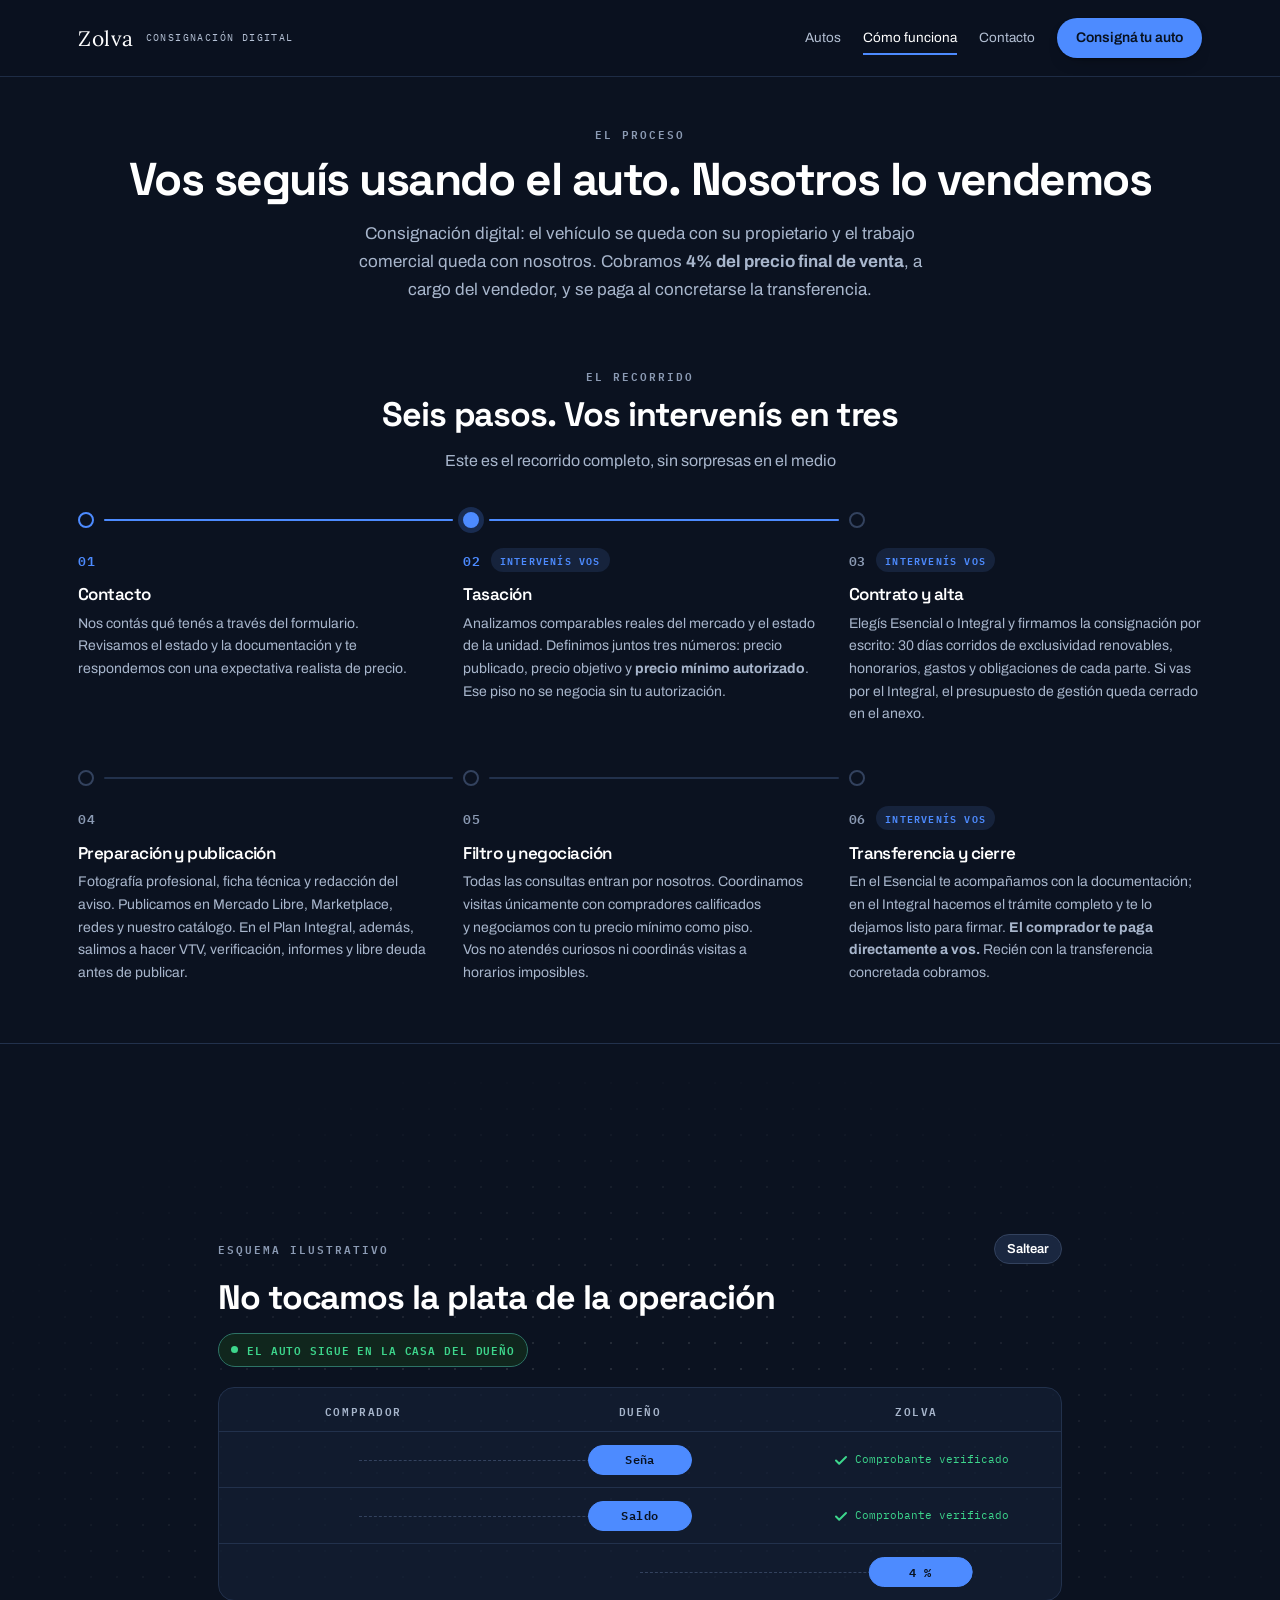
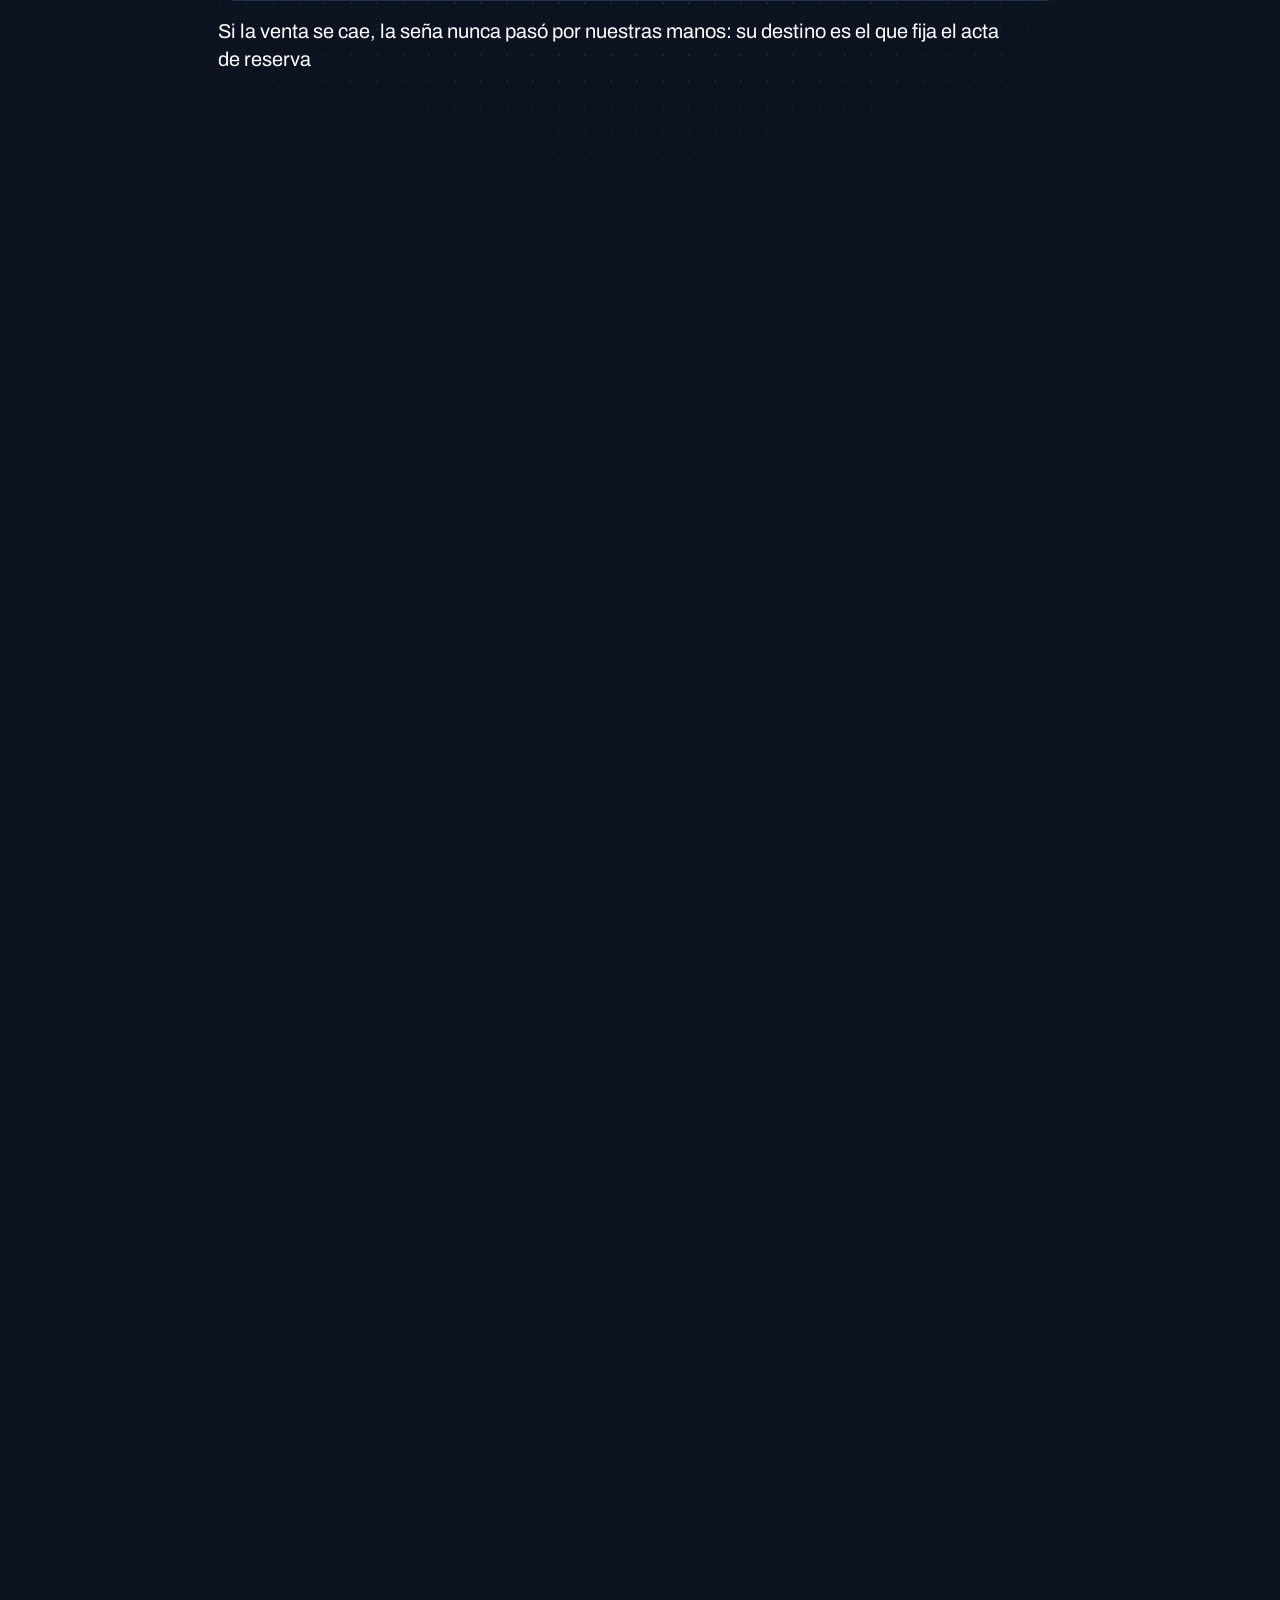
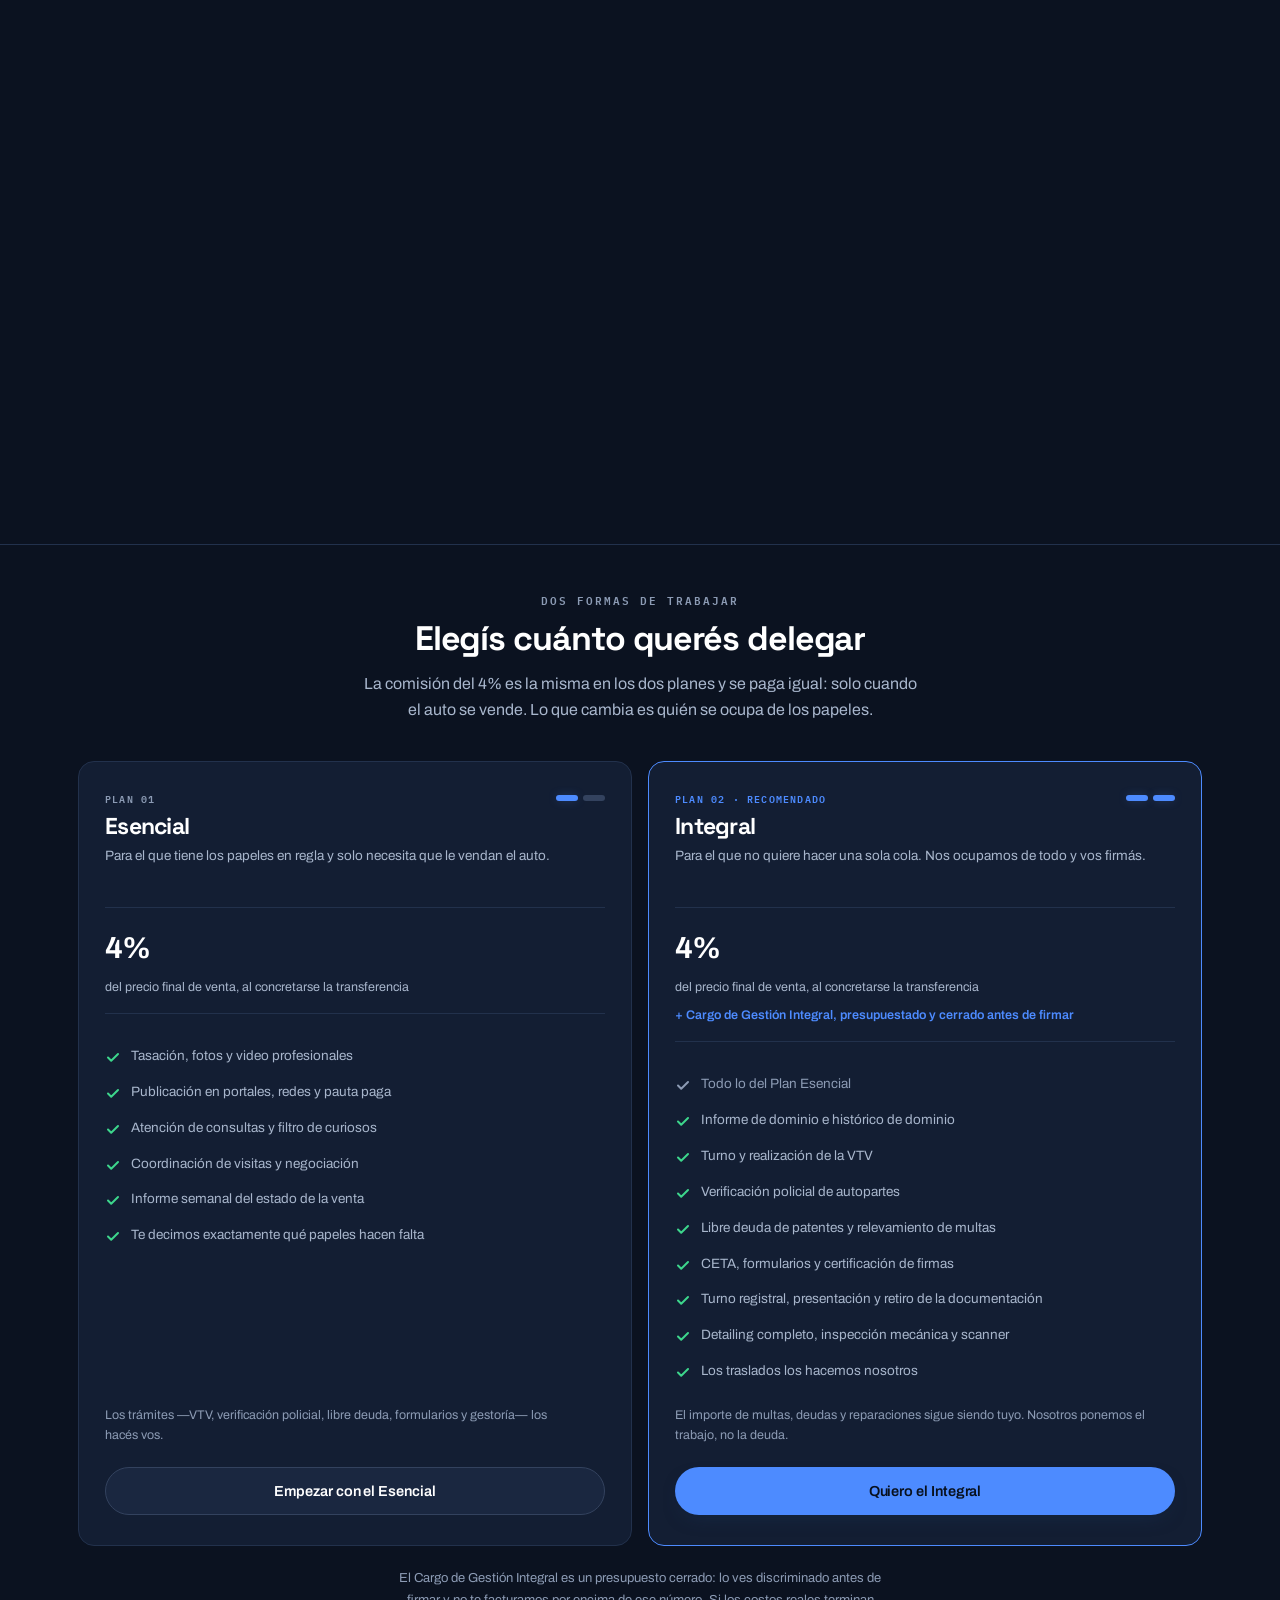
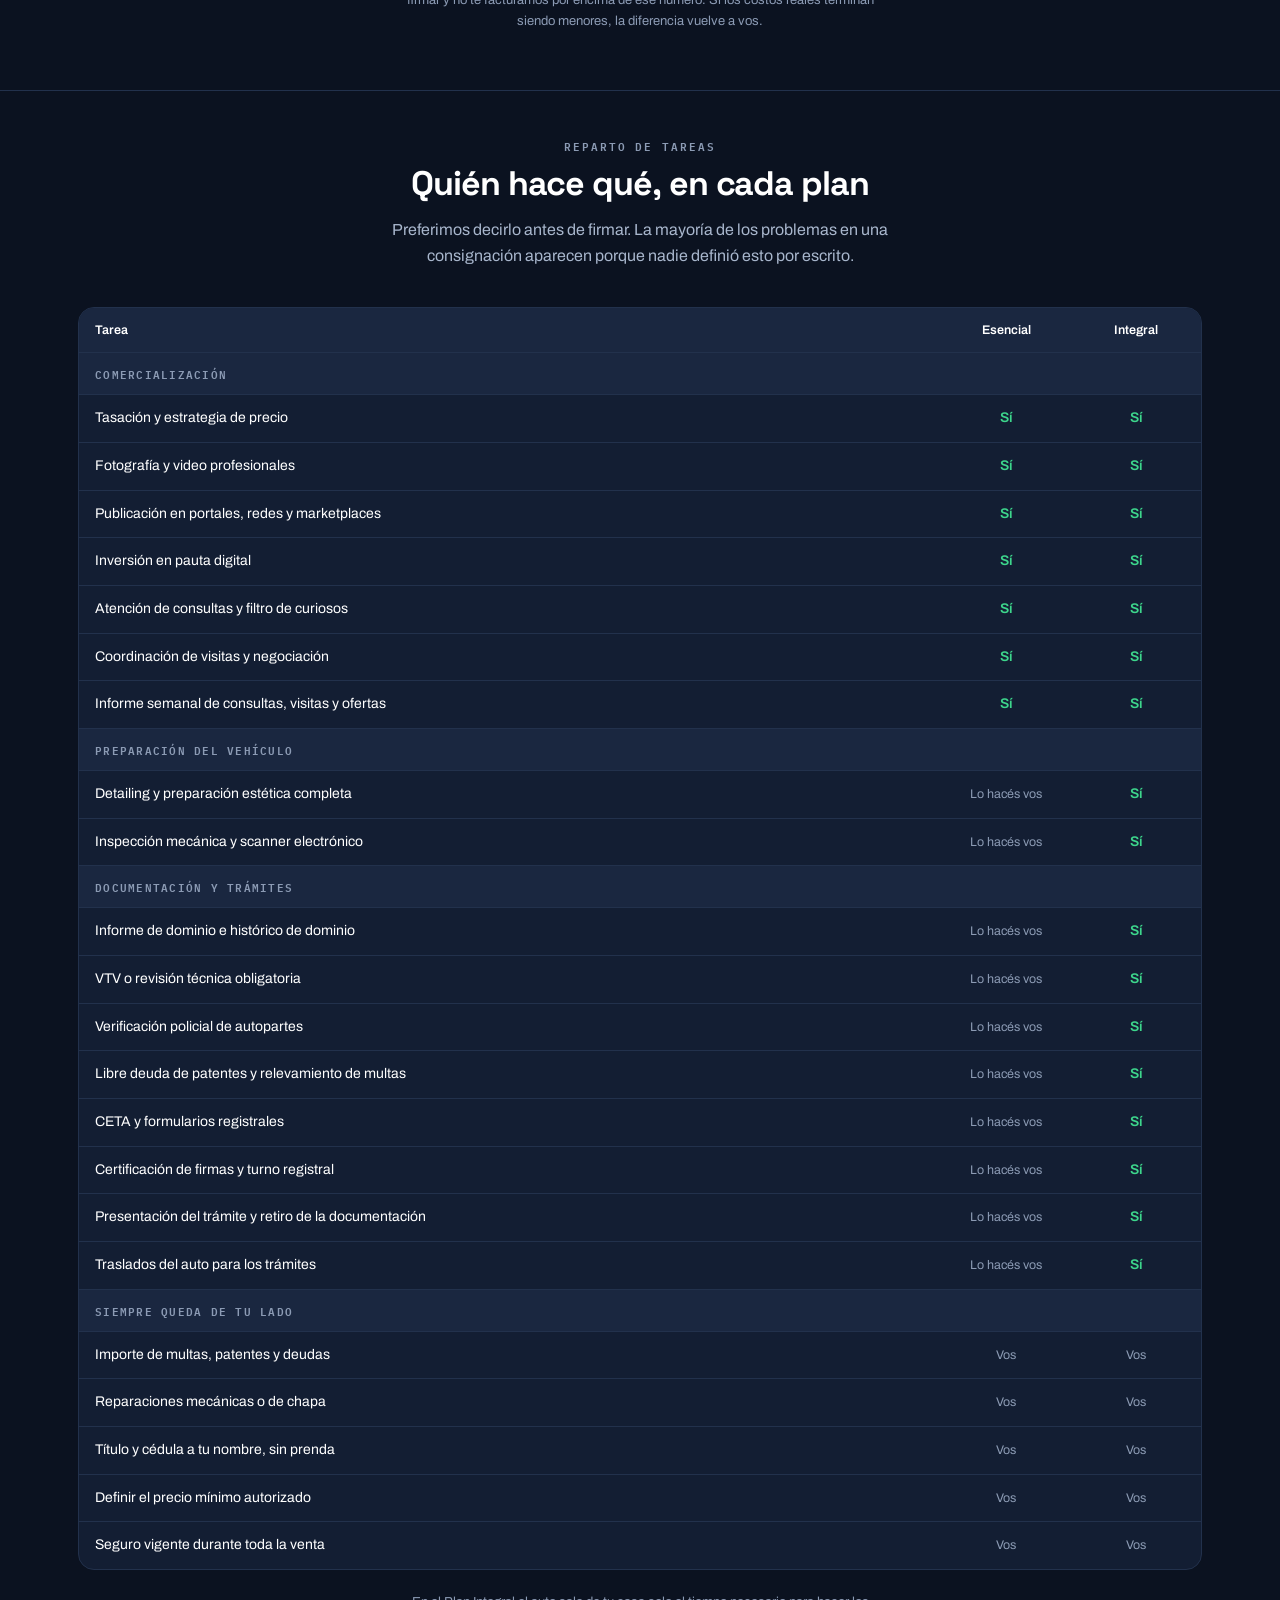
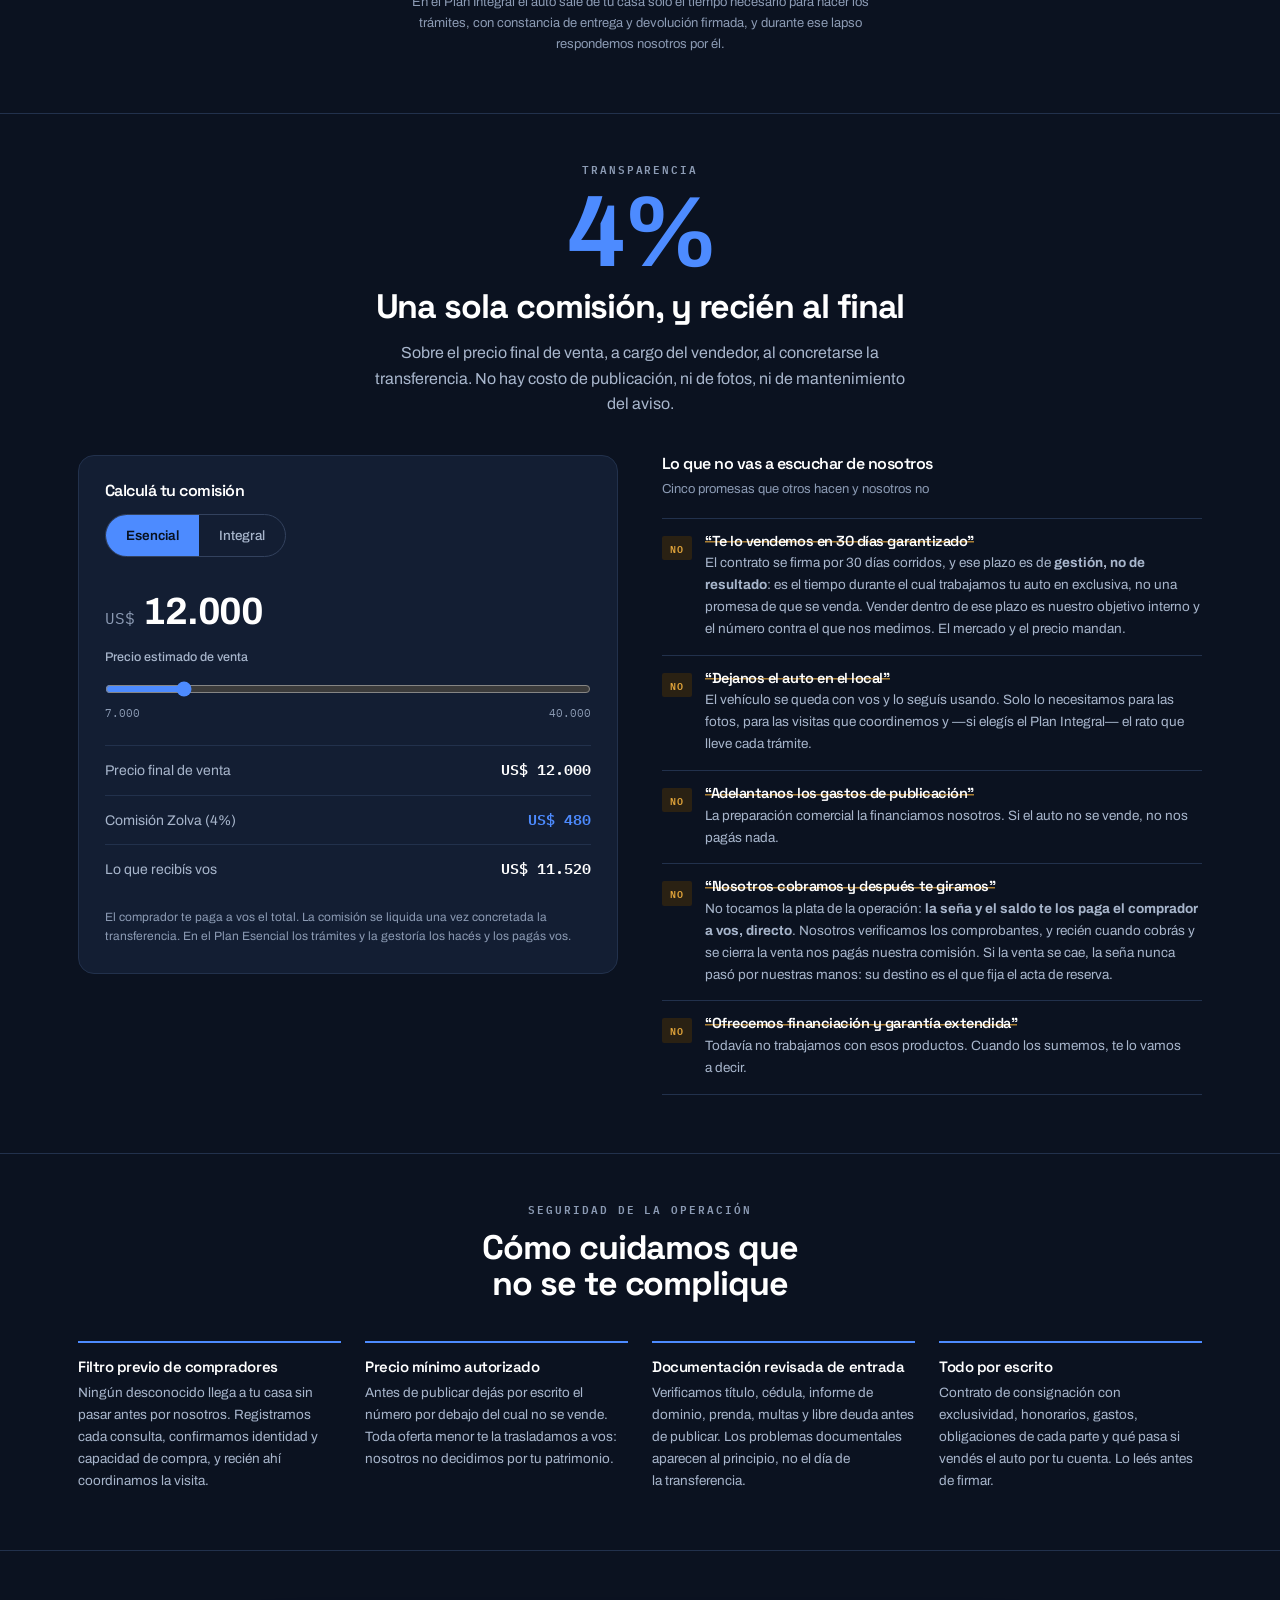
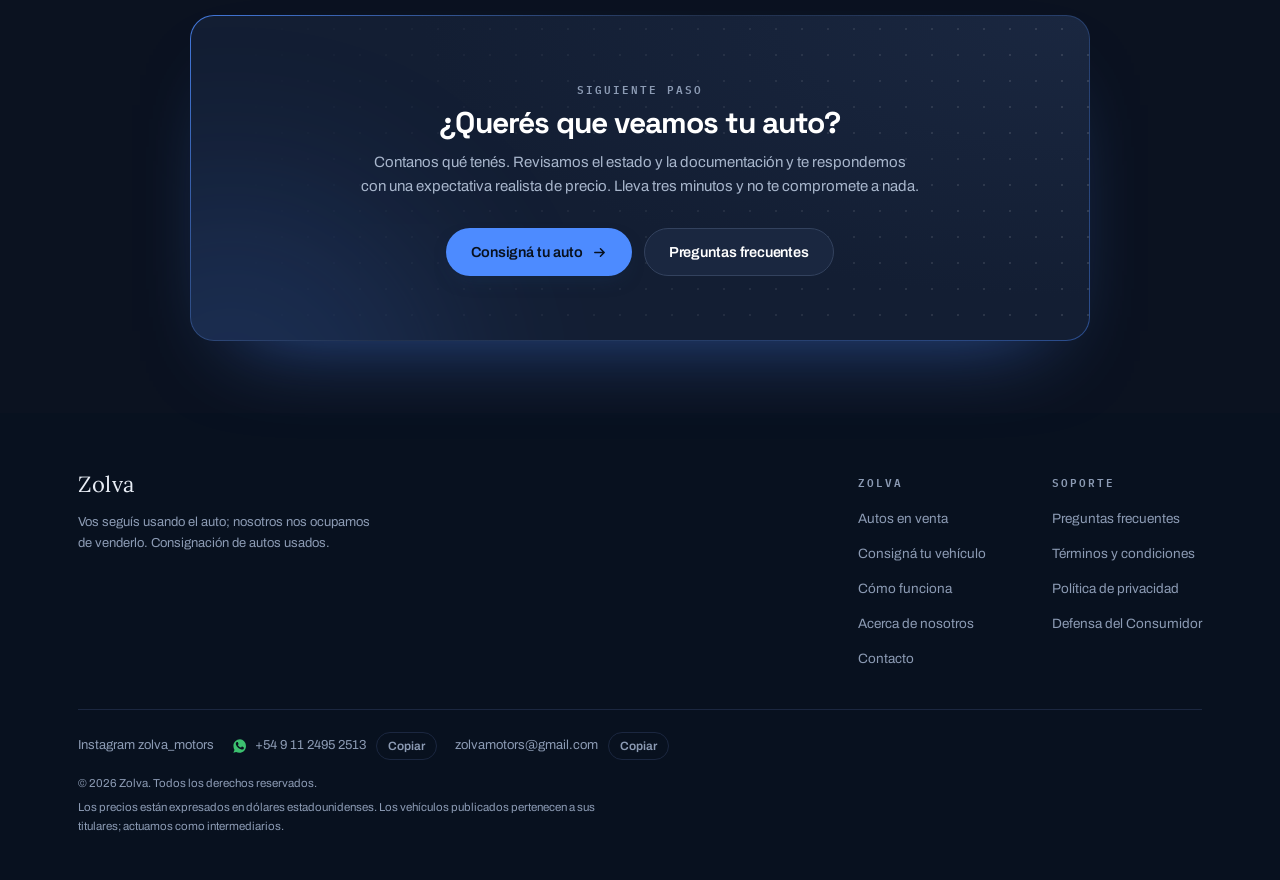
==== commit 7bce8034: "Rediseño de movimiento y prolijidad Movimiento y prolijidad de toda la web v2 (curvas, entradas, bot" ====
--- a/como-funciona.html
+++ b/como-funciona.html
@@ -22,12 +22,13 @@
 
   <link rel="preconnect" href="https://fonts.googleapis.com">
   <link rel="preconnect" href="https://fonts.gstatic.com" crossorigin>
-  <link rel="stylesheet" href="https://fonts.googleapis.com/css2?family=Space+Grotesk:wght@500;700&family=Archivo:wght@400;500;600&family=IBM+Plex+Mono:wght@500;600&family=Lora:wght@600&display=swap">
+  <link rel="stylesheet" href="https://fonts.googleapis.com/css2?family=Space+Grotesk:wght@500;700&family=Archivo:wght@400;500;600;700&family=IBM+Plex+Mono:wght@500;600&family=Lora:wght@600&display=swap">
   <link rel="stylesheet" href="assets/styles.css">
   <script src="assets/config.js"></script>
 </head>
 <body class="pag-texto">
 <a class="skip-link" href="#contenido">Saltar al contenido</a>
+<p class="sr-only" id="copyStatus" role="status" aria-live="polite"></p>
 
 <nav class="nav" id="top">
   <div class="wrap nav-in">
@@ -50,7 +51,7 @@
 <main id="contenido">
 <header class="wrap pag-head">
   <span class="eyebrow">El proceso</span>
-  <h1>Vos seguís usando el auto. Nosotros lo vendemos.</h1>
+  <h1 class="split"><span class="w"><span style="--i:0">Vos</span></span> <span class="w"><span style="--i:1">seguís</span></span> <span class="w"><span style="--i:2">usando</span></span> <span class="w"><span style="--i:3">el</span></span> <span class="w"><span style="--i:4">auto.</span></span> <span class="w"><span style="--i:5">Nosotros</span></span> <span class="w"><span style="--i:6">lo</span></span> <span class="w"><span style="--i:7">vendemos</span></span></h1>
   <p>Consignación digital: el vehículo se queda con su propietario y el trabajo comercial queda con nosotros. Cobramos <b>4% del precio final de venta</b>, a cargo del vendedor, y se paga al concretarse la transferencia.</p>
 </header>
 
@@ -58,37 +59,37 @@
   <div class="wrap">
     <div class="sec-head" data-reveal>
       <span class="eyebrow">El recorrido</span>
-      <h2>Seis pasos. Vos intervenís en tres.</h2>
-      <p>Este es el recorrido completo, sin sorpresas en el medio.</p>
-    </div>
-    <ol class="steps">
+      <h2 class="split"><span class="w"><span style="--i:0">Seis</span></span> <span class="w"><span style="--i:1">pasos.</span></span> <span class="w"><span style="--i:2">Vos</span></span> <span class="w"><span style="--i:3">intervenís</span></span> <span class="w"><span style="--i:4">en</span></span> <span class="w"><span style="--i:5">tres</span></span></h2>
+      <p>Este es el recorrido completo, sin sorpresas en el medio</p>
+    </div>
+    <ol class="steps" data-steps>
       <li class="step" data-reveal>
-        <span class="step-n">01</span>
+        <span class="step-mark" aria-hidden="true"></span><span class="step-n">01</span>
         <h3>Contacto</h3>
         <p>Nos contás qué tenés a través del formulario. Revisamos el estado y la documentación y te respondemos con una expectativa realista de precio.</p>
       </li>
-      <li class="step" data-reveal>
-        <span class="step-n">02</span>
+      <li class="step step-dueno" data-reveal>
+        <span class="step-mark" aria-hidden="true"></span><span class="step-n">02</span><span class="step-vos">Intervenís vos</span>
         <h3>Tasación</h3>
         <p>Analizamos comparables reales del mercado y el estado de la unidad. Definimos juntos tres números: precio publicado, precio objetivo y <b>precio mínimo autorizado</b>. Ese piso no se negocia sin tu autorización.</p>
       </li>
-      <li class="step" data-reveal>
-        <span class="step-n">03</span>
+      <li class="step step-dueno" data-reveal>
+        <span class="step-mark" aria-hidden="true"></span><span class="step-n">03</span><span class="step-vos">Intervenís vos</span>
         <h3>Contrato y alta</h3>
         <p>Elegís Esencial o Integral y firmamos la consignación por escrito: 30 días corridos de exclusividad renovables, honorarios, gastos y obligaciones de cada parte. Si vas por el Integral, el presupuesto de gestión queda cerrado en el anexo.</p>
       </li>
       <li class="step" data-reveal>
-        <span class="step-n">04</span>
+        <span class="step-mark" aria-hidden="true"></span><span class="step-n">04</span>
         <h3>Preparación y publicación</h3>
         <p>Fotografía profesional, ficha técnica y redacción del aviso. Publicamos en Mercado Libre, Marketplace, redes y nuestro catálogo. En el Plan Integral, además, salimos a hacer VTV, verificación, informes y libre deuda antes de publicar.</p>
       </li>
       <li class="step" data-reveal>
-        <span class="step-n">05</span>
+        <span class="step-mark" aria-hidden="true"></span><span class="step-n">05</span>
         <h3>Filtro y negociación</h3>
         <p>Todas las consultas entran por nosotros. Coordinamos visitas únicamente con compradores calificados y negociamos con tu precio mínimo como piso. Vos no atendés curiosos ni coordinás visitas a horarios imposibles.</p>
       </li>
-      <li class="step" data-reveal>
-        <span class="step-n">06</span>
+      <li class="step step-dueno" data-reveal>
+        <span class="step-mark" aria-hidden="true"></span><span class="step-n">06</span><span class="step-vos">Intervenís vos</span>
         <h3>Transferencia y cierre</h3>
         <p>En el Esencial te acompañamos con la documentación; en el Integral hacemos el trámite completo y te lo dejamos listo para firmar. <b>El comprador te paga directamente a vos.</b> Recién con la transferencia concretada cobramos.</p>
       </li>
@@ -96,17 +97,46 @@
   </div>
 </section>
 
+<section class="plata" id="circuito" aria-labelledby="plata-t">
+  <div class="plata-pista">
+    <div class="plata-stage">
+      <div class="fx" aria-hidden="true"><span class="dots"></span></div>
+      <div class="wrap plata-in">
+        <div class="plata-top">
+          <span class="eyebrow">Esquema ilustrativo</span>
+          <button class="plata-saltear" type="button" hidden>Saltear</button>
+        </div>
+        <h2 id="plata-t">No tocamos la plata de la operación</h2>
+        <p class="plata-auto"><span aria-hidden="true"></span>El auto sigue en la casa del dueño</p>
+        <div class="plata-mapa" aria-hidden="true">
+          <div class="plata-actores"><span>Comprador</span><span>Dueño</span><span>Zolva</span></div>
+          <div class="plata-fila" data-de="0" data-a="1"><span class="ficha">Seña</span><span class="plata-ok"><svg class="i-si" width="16" height="16" viewBox="0 0 16 16" fill="none" aria-hidden="true"><path d="M3 8.5l3.2 3.2L13 5" stroke="currentColor" stroke-width="2" stroke-linecap="round" stroke-linejoin="round"/></svg>Comprobante verificado</span></div>
+          <div class="plata-fila" data-de="0" data-a="1"><span class="ficha">Saldo</span><span class="plata-ok"><svg class="i-si" width="16" height="16" viewBox="0 0 16 16" fill="none" aria-hidden="true"><path d="M3 8.5l3.2 3.2L13 5" stroke="currentColor" stroke-width="2" stroke-linecap="round" stroke-linejoin="round"/></svg>Comprobante verificado</span></div>
+          <div class="plata-fila" data-de="1" data-a="2"><span class="ficha">4 %</span></div>
+        </div>
+        <p class="plata-cap" aria-hidden="true"></p>
+        <ol class="plata-pasos">
+          <li>La seña y el saldo te los paga el comprador a vos, directo</li>
+          <li>Nosotros verificamos los comprobantes</li>
+          <li>Recién cuando cobrás y se cierra la venta nos pagás nuestra comisión</li>
+          <li>Si la venta se cae, la seña nunca pasó por nuestras manos: su destino es el que fija el acta de reserva</li>
+        </ol>
+      </div>
+    </div>
+  </div>
+</section>
+
 <section id="planes">
   <div class="wrap">
     <div class="sec-head" data-reveal>
       <span class="eyebrow">Dos formas de trabajar</span>
-      <h2>Elegís cuánto querés delegar</h2>
+      <h2 class="split"><span class="w"><span style="--i:0">Elegís</span></span> <span class="w"><span style="--i:1">cuánto</span></span> <span class="w"><span style="--i:2">querés</span></span> <span class="w"><span style="--i:3">delegar</span></span></h2>
       <p>La comisión del 4% es la misma en los dos planes y se paga igual: solo cuando el auto se vende. Lo que cambia es quién se ocupa de los papeles.</p>
     </div>
     <div class="planes">
 
       <article class="plan" data-reveal>
-        <span class="plan-tag">Plan 01</span>
+        <div class="plan-top"><span class="plan-tag">Plan 01</span><span class="lights" data-lit="1" aria-hidden="true"><span></span><span></span></span></div><span class="sr-only">Nivel 1 de 2</span>
         <h3>Esencial</h3>
         <p class="para">Para el que tiene los papeles en regla y solo necesita que le vendan el auto.</p>
         <div class="plan-precio">
@@ -126,7 +156,7 @@
       </article>
 
       <article class="plan destacado" data-reveal>
-        <span class="plan-tag">Plan 02 · Recomendado</span>
+        <div class="plan-top"><span class="plan-tag">Plan 02 · Recomendado</span><span class="lights" data-lit="2" aria-hidden="true"><span></span><span></span></span></div><span class="sr-only">Nivel 2 de 2</span>
         <h3>Integral</h3>
         <p class="para">Para el que no quiere hacer una sola cola. Nos ocupamos de todo y vos firmás.</p>
         <div class="plan-precio">
@@ -135,7 +165,7 @@
           <div class="extra">+ Cargo de Gestión Integral, presupuestado y cerrado antes de firmar</div>
         </div>
         <ul>
-          <li><svg class="i-si" width="16" height="16" viewBox="0 0 16 16" fill="none" aria-hidden="true"><path d="M3 8.5l3.2 3.2L13 5" stroke="currentColor" stroke-width="2" stroke-linecap="round" stroke-linejoin="round"/></svg>Todo lo del Plan Esencial</li>
+          <li class="prev"><svg class="i-si" width="16" height="16" viewBox="0 0 16 16" fill="none" aria-hidden="true"><path d="M3 8.5l3.2 3.2L13 5" stroke="currentColor" stroke-width="2" stroke-linecap="round" stroke-linejoin="round"/></svg>Todo lo del Plan Esencial</li>
           <li><svg class="i-si" width="16" height="16" viewBox="0 0 16 16" fill="none" aria-hidden="true"><path d="M3 8.5l3.2 3.2L13 5" stroke="currentColor" stroke-width="2" stroke-linecap="round" stroke-linejoin="round"/></svg>Informe de dominio e histórico de dominio</li>
           <li><svg class="i-si" width="16" height="16" viewBox="0 0 16 16" fill="none" aria-hidden="true"><path d="M3 8.5l3.2 3.2L13 5" stroke="currentColor" stroke-width="2" stroke-linecap="round" stroke-linejoin="round"/></svg>Turno y realización de la VTV</li>
           <li><svg class="i-si" width="16" height="16" viewBox="0 0 16 16" fill="none" aria-hidden="true"><path d="M3 8.5l3.2 3.2L13 5" stroke="currentColor" stroke-width="2" stroke-linecap="round" stroke-linejoin="round"/></svg>Verificación policial de autopartes</li>
@@ -158,7 +188,7 @@
   <div class="wrap">
     <div class="sec-head" data-reveal>
       <span class="eyebrow">Reparto de tareas</span>
-      <h2>Quién hace qué, en cada plan</h2>
+      <h2 class="split"><span class="w"><span style="--i:0">Quién</span></span> <span class="w"><span style="--i:1">hace</span></span> <span class="w"><span style="--i:2">qué,</span></span> <span class="w"><span style="--i:3">en</span></span> <span class="w"><span style="--i:4">cada</span></span> <span class="w"><span style="--i:5">plan</span></span></h2>
       <p>Preferimos decirlo antes de firmar. La mayoría de los problemas en una consignación aparecen porque nadie definió esto por escrito.</p>
     </div>
     <div class="tabla-wrap" data-reveal>
@@ -204,7 +234,7 @@
   <div class="wrap">
     <div class="sec-head" data-reveal>
       <span class="eyebrow">Transparencia</span>
-      <h2><span class="figure">4%</span>Una sola comisión, y recién al final</h2>
+      <h2><span class="figure"><span class="roll">4</span>%</span>Una sola comisión, y recién al final</h2>
       <p>Sobre el precio final de venta, a cargo del vendedor, al concretarse la transferencia. No hay costo de publicación, ni de fotos, ni de mantenimiento del aviso.</p>
     </div>
 
@@ -233,27 +263,27 @@
 
       <div data-reveal>
         <h3 class="reglas-title">Lo que no vas a escuchar de nosotros</h3>
-        <p class="reglas-lead">Cinco promesas que otros hacen y nosotros no.</p>
+        <p class="reglas-lead">Cinco promesas que otros hacen y nosotros no</p>
         <ul class="reglas">
-          <li>
-            <span class="no">NO</span>
-            <div><h4>“Te lo vendemos en 30 días garantizado”</h4><p>El contrato se firma por 30 días corridos, y ese plazo es de <b>gestión, no de resultado</b>: es el tiempo durante el cual trabajamos tu auto en exclusiva, no una promesa de que se venda. Vender dentro de ese plazo es nuestro objetivo interno y el número contra el que nos medimos. El mercado y el precio mandan.</p></div>
-          </li>
-          <li>
-            <span class="no">NO</span>
-            <div><h4>“Dejanos el auto en el local”</h4><p>El vehículo se queda con vos y lo seguís usando. Solo lo necesitamos para las fotos, para las visitas que coordinemos y —si elegís el Plan Integral— el rato que lleve cada trámite.</p></div>
-          </li>
-          <li>
-            <span class="no">NO</span>
-            <div><h4>“Adelantanos los gastos de publicación”</h4><p>La preparación comercial la financiamos nosotros. Si el auto no se vende, no nos pagás nada.</p></div>
-          </li>
-          <li>
-            <span class="no">NO</span>
-            <div><h4>“Nosotros cobramos y después te giramos”</h4><p>No tocamos la plata de la operación: <b>la seña y el saldo te los paga el comprador a vos, directo</b>. Nosotros verificamos los comprobantes, y recién cuando cobrás y se cierra la venta nos pagás nuestra comisión. Si la venta se cae, la seña nunca pasó por nuestras manos: su destino es el que fija el acta de reserva.</p></div>
-          </li>
-          <li>
-            <span class="no">NO</span>
-            <div><h4>“Ofrecemos financiación y garantía extendida”</h4><p>Todavía no trabajamos con esos productos. Cuando los sumemos, te lo vamos a decir.</p></div>
+          <li data-reveal>
+            <span class="no">NO</span>
+            <div><h4><span class="tacha">“Te lo vendemos en 30 días garantizado”</span></h4><p>El contrato se firma por 30 días corridos, y ese plazo es de <b>gestión, no de resultado</b>: es el tiempo durante el cual trabajamos tu auto en exclusiva, no una promesa de que se venda. Vender dentro de ese plazo es nuestro objetivo interno y el número contra el que nos medimos. El mercado y el precio mandan.</p></div>
+          </li>
+          <li data-reveal>
+            <span class="no">NO</span>
+            <div><h4><span class="tacha">“Dejanos el auto en el local”</span></h4><p>El vehículo se queda con vos y lo seguís usando. Solo lo necesitamos para las fotos, para las visitas que coordinemos y —si elegís el Plan Integral— el rato que lleve cada trámite.</p></div>
+          </li>
+          <li data-reveal>
+            <span class="no">NO</span>
+            <div><h4><span class="tacha">“Adelantanos los gastos de publicación”</span></h4><p>La preparación comercial la financiamos nosotros. Si el auto no se vende, no nos pagás nada.</p></div>
+          </li>
+          <li data-reveal>
+            <span class="no">NO</span>
+            <div><h4><span class="tacha">“Nosotros cobramos y después te giramos”</span></h4><p>No tocamos la plata de la operación: <b>la seña y el saldo te los paga el comprador a vos, directo</b>. Nosotros verificamos los comprobantes, y recién cuando cobrás y se cierra la venta nos pagás nuestra comisión. Si la venta se cae, la seña nunca pasó por nuestras manos: su destino es el que fija el acta de reserva.</p></div>
+          </li>
+          <li data-reveal>
+            <span class="no">NO</span>
+            <div><h4><span class="tacha">“Ofrecemos financiación y garantía extendida”</span></h4><p>Todavía no trabajamos con esos productos. Cuando los sumemos, te lo vamos a decir.</p></div>
           </li>
         </ul>
       </div>
@@ -265,7 +295,7 @@
   <div class="wrap">
     <div class="sec-head" data-reveal>
       <span class="eyebrow">Seguridad de la operación</span>
-      <h2>Cómo cuidamos que no se te complique</h2>
+      <h2 class="split"><span class="w"><span style="--i:0">Cómo</span></span> <span class="w"><span style="--i:1">cuidamos</span></span> <span class="w"><span style="--i:2">que</span></span> <span class="w"><span style="--i:3">no</span></span> <span class="w"><span style="--i:4">se</span></span> <span class="w"><span style="--i:5">te</span></span> <span class="w"><span style="--i:6">complique</span></span></h2>
     </div>
     <div class="safe">
       <div class="safe-item" data-reveal>
@@ -296,7 +326,7 @@
       <p>Contanos qué tenés. Revisamos el estado y la documentación y te respondemos con una expectativa realista de precio. Lleva tres minutos y no te compromete a nada.</p>
     </div>
     <div class="consigna-cta">
-      <a class="btn btn-primary" href="consigna-tu-auto.html">Consigná tu auto <svg width="15" height="15" viewBox="0 0 16 16" fill="none" aria-hidden="true"><path d="M3 8h10M9 4l4 4-4 4" stroke="currentColor" stroke-width="1.6" stroke-linecap="round" stroke-linejoin="round"/></svg></a>
+      <a class="btn btn-primary" href="consigna-tu-auto.html">Consigná tu auto <svg class="i-flecha" width="15" height="15" viewBox="0 0 16 16" fill="none" aria-hidden="true"><path d="M3 8h10M9 4l4 4-4 4" stroke="currentColor" stroke-width="1.6" stroke-linecap="round" stroke-linejoin="round"/></svg></a>
       <a class="btn btn-ghost" href="preguntas-frecuentes.html">Preguntas frecuentes</a>
     </div>
   </div>
@@ -323,7 +353,7 @@
     </div>
     
     <div class="pie-legal">
-      <div class="pie-redes"><a class="foot-red" href="https://instagram.com/zolva_motors" target="_blank" rel="noopener">Instagram zolva_motors</a><a class="foot-red" href="https://wa.me/5491124952513" target="_blank" rel="noopener"><svg width="16" height="16" viewBox="0 0 24 24" fill="currentColor" aria-hidden="true"><path d="M12.04 2C6.58 2 2.13 6.45 2.13 11.91c0 2.1.55 4.15 1.6 5.96L2 22l4.25-1.11a9.87 9.87 0 0 0 4.79 1.22h.01c5.46 0 9.91-4.45 9.91-9.91C20.95 6.45 16.5 2 12.04 2Zm5.8 14.03c-.24.68-1.42 1.31-1.95 1.35-.5.05-1.14.28-3.68-.77-3.11-1.29-5.09-4.48-5.24-4.69-.15-.2-1.25-1.66-1.25-3.16 0-1.5.79-2.24 1.07-2.55.27-.3.6-.38.8-.38.2 0 .4 0 .58.01.19.01.44-.07.68.52.24.6.83 2.06.9 2.21.07.15.12.33.02.53-.1.2-.15.33-.3.5-.15.18-.31.4-.44.53-.15.15-.3.31-.13.6.17.3.76 1.25 1.63 2.02 1.12 1 2.06 1.31 2.36 1.46.3.15.47.13.64-.08.17-.2.74-.86.94-1.16.2-.3.4-.25.67-.15.27.1 1.71.81 2.01.96.3.15.5.22.57.35.07.13.07.73-.17 1.4Z"/></svg> +54&nbsp;9&nbsp;11&nbsp;2495&nbsp;2513</a><a class="foot-red" href="mailto:zolvamotors@gmail.com">zolvamotors@gmail.com</a></div>
+      <div class="pie-redes"><a class="foot-red" href="https://instagram.com/zolva_motors" target="_blank" rel="noopener">Instagram zolva_motors</a><span class="foot-dato"><a class="foot-red" href="https://wa.me/5491124952513" target="_blank" rel="noopener"><svg width="16" height="16" viewBox="0 0 24 24" fill="currentColor" aria-hidden="true"><path d="M12.04 2C6.58 2 2.13 6.45 2.13 11.91c0 2.1.55 4.15 1.6 5.96L2 22l4.25-1.11a9.87 9.87 0 0 0 4.79 1.22h.01c5.46 0 9.91-4.45 9.91-9.91C20.95 6.45 16.5 2 12.04 2Zm5.8 14.03c-.24.68-1.42 1.31-1.95 1.35-.5.05-1.14.28-3.68-.77-3.11-1.29-5.09-4.48-5.24-4.69-.15-.2-1.25-1.66-1.25-3.16 0-1.5.79-2.24 1.07-2.55.27-.3.6-.38.8-.38.2 0 .4 0 .58.01.19.01.44-.07.68.52.24.6.83 2.06.9 2.21.07.15.12.33.02.53-.1.2-.15.33-.3.5-.15.18-.31.4-.44.53-.15.15-.3.31-.13.6.17.3.76 1.25 1.63 2.02 1.12 1 2.06 1.31 2.36 1.46.3.15.47.13.64-.08.17-.2.74-.86.94-1.16.2-.3.4-.25.67-.15.27.1 1.71.81 2.01.96.3.15.5.22.57.35.07.13.07.73-.17 1.4Z"/></svg> +54&nbsp;9&nbsp;11&nbsp;2495&nbsp;2513</a><button class="copy" type="button" data-copy="+54 9 11 2495 2513" data-aviso="Número copiado">Copiar</button></span><span class="foot-dato"><a class="foot-red" href="mailto:zolvamotors@gmail.com">zolvamotors@gmail.com</a><button class="copy" type="button" data-copy="zolvamotors@gmail.com" data-aviso="Mail copiado">Copiar</button></span></div>
       <p>© 2026 Zolva. Todos los derechos reservados.</p>
       <p class="pie-aclara">Los precios están expresados en dólares estadounidenses. Los vehículos publicados pertenecen a sus titulares; actuamos como intermediarios.</p>
     </div>
--- a/assets/styles.css
+++ b/assets/styles.css
@@ -96,6 +96,26 @@
   --radius-card:16px;
   --maxw:1180px;
   --nav-h:76px;
+
+  /* ---- Movimiento (rediseño 10/2026) -------------------------
+     Curvas de salida fuertes: --ease-out para todo lo que entra o
+     responde, --ease-in-out para lo que va de un lugar a otro y
+     --ease-drawer para paneles y galería. Nunca ease-in. Cada
+     transition nombra sus propiedades; nada de `all`. */
+  --ease-out:cubic-bezier(.23,1,.32,1);
+  --ease-in-out:cubic-bezier(.77,0,.175,1);
+  --ease-drawer:cubic-bezier(.32,.72,0,1);
+  --dur-press:160ms;
+  --dur-hover:200ms;
+  --dur-state:280ms;
+  --dur-reveal:700ms;
+  /* Derivados con color-mix de los tokens de arriba: no son colores
+     nuevos. Brillo del fondo y grilla de puntos. */
+  --glow:color-mix(in srgb, var(--accent) 42%, transparent);
+  --dot:color-mix(in srgb, var(--ink) 12%, transparent);
+  /* Gutter de mobile: 16 px o el área segura, lo que sea mayor. */
+  --gl:max(16px, env(safe-area-inset-left, 0px));
+  --gr:max(16px, env(safe-area-inset-right, 0px));
 }
 
 /* ============ SECCIÓN CLARA ============
@@ -154,7 +174,7 @@
 /* ============ BASE ============ */
 *{box-sizing:border-box;}
 [hidden]{display:none!important;}
-html{scroll-behavior:smooth;}
+html{scroll-behavior:smooth;-webkit-text-size-adjust:100%;text-size-adjust:100%;}
 body{
   margin:0;
   background:var(--ground);
@@ -163,7 +183,11 @@
   font-size:16px;
   line-height:1.62;
   -webkit-font-smoothing:antialiased;
+  -moz-osx-font-smoothing:grayscale;
+  text-rendering:optimizeLegibility;
   -webkit-tap-highlight-color:transparent;
+  overflow-x:hidden;
+  overflow-x:clip;
 }
 h1,h2,h3,h4{font-family:var(--font-display);font-weight:700;margin:0;text-wrap:balance;line-height:1.08;letter-spacing:-.032em;}
 p{margin:0;text-wrap:pretty;}
@@ -213,31 +237,35 @@
    fichas y los paneles —ahí la referencia sigue siendo una hoja de datos—,
    pero un botón tiene que parecer apretable: relleno, redondo y con algo
    de relieve. Ningún botón queda transparente. */
+/* Un alto por tamaño (40 nav · 48 base · 54 grande · 36 filtros): la
+   respuesta al apretar es scale(.97), no un desplazamiento. */
 .btn{
   display:inline-flex;align-items:center;justify-content:center;gap:9px;
-  padding:14px 26px;border-radius:999px;border:1px solid transparent;
+  height:48px;padding:0 24px;border-radius:999px;border:1px solid transparent;
   font-weight:600;font-size:14.5px;text-decoration:none;cursor:pointer;line-height:1;
   letter-spacing:-.005em;white-space:nowrap;
-  transition:background .16s ease, border-color .16s ease, color .16s ease,
-             transform .16s ease, box-shadow .16s ease;
-}
-.btn:active{transform:translateY(1px);}
+  transition:transform var(--dur-press) var(--ease-out), background-color var(--dur-hover) ease,
+             border-color var(--dur-hover) ease, color var(--dur-hover) ease, box-shadow var(--dur-hover) ease;
+}
+.btn:active{transform:scale(.97);}
+.btn svg{flex:none;}
+.i-flecha{transition:transform var(--dur-hover) var(--ease-out);}
 
 .btn-primary{
   background:var(--accent);color:var(--accent-ink);
   box-shadow:0 1px 2px rgba(21,24,27,.10), 0 8px 20px -10px rgba(27,58,99,.55);
 }
-.btn-primary:hover{
-  background:var(--accent-2);transform:translateY(-1px);
+@media (hover:hover) and (pointer:fine){.btn-primary:hover{
+  background:var(--accent-2);
   box-shadow:0 2px 4px rgba(21,24,27,.12), 0 14px 26px -12px rgba(27,58,99,.65);
-}
+}}
 
 /* Secundario: relleno claro, no un contorno vacío. */
 .btn-ghost{background:var(--panel-2);color:var(--ink);border-color:var(--line-strong);}
-.btn-ghost:hover{background:var(--panel);border-color:var(--ink-3);transform:translateY(-1px);box-shadow:var(--shadow);}
+@media (hover:hover) and (pointer:fine){.btn-ghost:hover{background:var(--panel);border-color:var(--ink-3);}}
 
 .btn-wa{background:var(--panel);color:var(--ink);border-color:var(--line-strong);box-shadow:0 1px 2px rgba(21,24,27,.06);}
-.btn-wa:hover{border-color:var(--wa);transform:translateY(-1px);box-shadow:var(--shadow);}
+@media (hover:hover) and (pointer:fine){.btn-wa:hover{border-color:var(--wa);}}
 .btn-wa svg{color:var(--wa);}
 
 /* WhatsApp lleno. El verde acá no es decoración: es por dónde la gente
@@ -253,15 +281,15 @@
   --accent-ink:#FFFFFF;
   box-shadow:0 1px 2px rgba(21,24,27,.10), 0 8px 20px -10px rgba(19,122,71,.55);
 }
-.btn-primary.btn-wa-solid:hover{
+@media (hover:hover) and (pointer:fine){.btn-primary.btn-wa-solid:hover{
   box-shadow:0 2px 4px rgba(21,24,27,.12), 0 14px 26px -12px rgba(19,122,71,.65);
-}
+}}
 
 /* Para los CTA que tienen que pesar: portada, contacto, cierres de página. */
-.btn-lg{padding:16px 32px;font-size:16px;}
+.btn-lg{height:54px;padding:0 30px;font-size:16px;}
 
 .btn[disabled]{opacity:.6;cursor:progress;}
-:focus-visible{outline:2px solid var(--accent);outline-offset:2px;}
+:focus-visible{outline:2px solid var(--accent);outline-offset:3px;}
 .btn:focus-visible{outline-offset:3px;}
 @media (prefers-reduced-motion: reduce){ .btn:hover,.btn:active{transform:none;} }
 
@@ -271,8 +299,8 @@
   animation:spin .7s linear infinite;display:none;
 }
 @keyframes spin{to{transform:rotate(360deg);}}
-#submitBtn.loading .btn-arrow{display:none;}
-#submitBtn.loading .spinner{display:inline-block;}
+#submitBtn.loading .btn-arrow,.btn.loading .i-flecha{display:none;}
+#submitBtn.loading .spinner,.btn.loading .spinner{display:inline-block;}
 
 /* ============ NAV ============
    Header en el azul de marca. Igual que el pie, no reescribe una regla
@@ -295,10 +323,15 @@
   --line-strong:var(--nav-line);
 
   position:sticky;top:0;z-index:60;
-  background:var(--nav-bg);
+  /* Translúcida con desenfoque. Sobre el fondo noche el contraste del
+     texto no cambia; sobre una banda .claro pasando por debajo, el
+     blanco sigue por encima de 10:1. */
+  background:color-mix(in srgb, var(--nav-bg) 84%, transparent);
+  -webkit-backdrop-filter:blur(14px) saturate(1.15);
+  backdrop-filter:blur(14px) saturate(1.15);
   color:var(--nav-ink);
   border-bottom:1px solid var(--line);
-  transition:box-shadow .2s ease;
+  transition:box-shadow var(--dur-state) ease;
 }
 /* Antes el estado "scrolled" oscurecía el filete. Con un solo gris de
    marca eso no se notaría, así que el despegue lo marca la sombra. */
@@ -312,18 +345,18 @@
 
 .nav-links{display:flex;align-items:center;gap:22px;flex:none;}
 .nav-links a{font-size:13.5px;color:var(--ink-2);text-decoration:none;position:relative;padding:4px 0;white-space:nowrap;transition:color .15s ease;}
-.nav-links a:hover{color:var(--ink);}
+@media (hover:hover) and (pointer:fine){.nav-links a:hover{color:var(--ink);}}
 .nav-links a.active{color:var(--ink);}
 .nav-links a.active::after{content:"";position:absolute;left:0;right:0;bottom:-2px;height:1.5px;background:var(--accent);}
 
 .nav-actions{display:flex;align-items:center;gap:16px;flex:none;}
-.nav .btn{padding:11px 20px;font-size:14px;}
+.nav .btn{height:40px;padding:0 18px;font-size:14px;}
 /* El relieve del primario es un halo verde fijo, calculado para el botón
    sobre papel. Sobre el azul desentona: se reemplaza por sombra neutra. */
 .nav .btn-primary{box-shadow:0 1px 2px rgba(0,0,0,.28), 0 8px 18px -12px rgba(0,0,0,.65);}
-.nav .btn-primary:hover{box-shadow:0 2px 5px rgba(0,0,0,.34), 0 14px 24px -14px rgba(0,0,0,.75);}
+@media (hover:hover) and (pointer:fine){.nav .btn-primary:hover{box-shadow:0 2px 5px rgba(0,0,0,.34), 0 14px 24px -14px rgba(0,0,0,.75);}}
 .nav-wa{display:inline-flex;align-items:center;gap:6px;text-decoration:none;color:var(--ink-2);font-weight:600;font-size:13.5px;transition:color .15s ease;}
-.nav-wa:hover{color:var(--ink);}
+@media (hover:hover) and (pointer:fine){.nav-wa:hover{color:var(--ink);}}
 .nav-wa svg{color:var(--wa);}
 .nav-toggle{display:none;background:transparent;border:1px solid var(--line-strong);border-radius:var(--radius);padding:7px;cursor:pointer;color:var(--ink);}
 
@@ -348,9 +381,9 @@
   .nav-toggle{display:inline-flex;}
 }
 @media (max-width:620px){
-  .wrap{padding:0 20px;}
+  .wrap{padding:0 var(--gr) 0 var(--gl);}
   .nav-in{gap:14px;}
-  .nav .btn{padding:9px 13px;font-size:13px;white-space:nowrap;}
+  .nav .btn{height:38px;padding:0 14px;font-size:13px;white-space:nowrap;}
   .nav-links a{padding:13px 20px;}
   .nav-wa span{display:none;}
   .nav-actions{gap:12px;}
@@ -358,7 +391,7 @@
 @media (max-width:400px){ .nav-wa{display:none;} }
 
 /* ============ HERO ============ */
-.hero{padding:84px 0 76px;border-bottom:1px solid var(--line);}
+.hero{position:relative;isolation:isolate;overflow:hidden;overflow:clip;padding:84px 0 76px;border-bottom:1px solid var(--line);}
 .hero-grid{display:grid;grid-template-columns:1.08fr .92fr;gap:52px;align-items:start;}
 .hero-copy{padding-top:6px;}
 .hero h1{font-size:clamp(34px,5vw,54px);font-weight:700;margin:16px 0 0;}
@@ -369,7 +402,7 @@
 @media (max-width:940px){
   .hero{padding:52px 0 52px;}
   .hero-grid{grid-template-columns:1fr;gap:34px;}
-  .hero h1 br{display:none;}
+
 }
 
 /* ---- tarjeta de tasación rápida ---- */
@@ -382,7 +415,7 @@
 .tasa-head .eyebrow{margin-bottom:8px;}
 .tasa-field{display:flex;flex-direction:column;gap:5px;}
 .tasa-field label{font-size:12.5px;font-weight:500;color:var(--ink-2);margin:0;}
-.tasa-btn{width:100%;margin-top:2px;padding:12px 18px;font-size:14.5px;}
+.tasa-btn{width:100%;margin-top:2px;padding:0 18px;font-size:14.5px;}
 .tasa-foot{font-size:11.5px;color:var(--ink-3);line-height:1.5;}
 
 /* ============ TRUST STRIP ============ */
@@ -430,19 +463,45 @@
 .sec-foot{margin:22px auto 0;font-size:13px;color:var(--ink-3);max-width:72ch;text-align:center;}
 
 /* ---- pasos ---- */
-.steps{
-  display:grid;grid-template-columns:repeat(3,1fr);
-  gap:1px;background:var(--line);border:1px solid var(--line);border-radius:var(--radius);overflow:hidden;
-}
-.step{background:var(--panel);padding:28px 24px 30px;transition:background .15s ease;}
-.step:hover{background:var(--panel-2);}
+/* Pasos sobre una línea que se llena con el scroll (técnica .lamps de la
+   referencia). Cada paso lleva su tramo hasta el siguiente; el JS escribe
+   --sp (0→1) y la clase .lit. Sin JS o con movimiento reducido todo se ve
+   resuelto. Los pasos donde interviene el dueño (.step-dueno: 02, 03 y 06)
+   llevan el marcador relleno y la etiqueta «Intervenís vos». */
+.steps{display:grid;grid-template-columns:repeat(3,minmax(0,1fr));gap:44px 32px;}
+.step{position:relative;padding-top:36px;}
+.step-mark{
+  position:absolute;left:0;top:0;width:16px;height:16px;border-radius:50%;
+  background:var(--ground);border:2px solid var(--accent);
+  transition:background-color var(--dur-state) ease, border-color var(--dur-state) ease, box-shadow var(--dur-state) ease;
+}
+.step-dueno .step-mark{background:var(--accent);box-shadow:0 0 0 5px color-mix(in srgb, var(--accent) 22%, transparent);}
+.step::before,.step::after{content:"";position:absolute;top:7px;left:26px;right:-22px;height:2px;border-radius:2px;background:var(--line);}
+.step::after{background:var(--accent);transform-origin:left center;transform:scaleX(var(--sp,1));}
+.step:nth-child(3n)::before,.step:nth-child(3n)::after,.step:last-child::before,.step:last-child::after{display:none;}
 .step-n{
   font-family:"IBM Plex Mono",monospace;font-size:13px;font-weight:600;
-  color:var(--accent);letter-spacing:.06em;
+  color:var(--accent);letter-spacing:.06em;transition:color var(--dur-state) ease;
+}
+.step-vos{
+  display:inline-block;margin-left:10px;padding:4px 9px;border-radius:999px;vertical-align:1px;
+  background:var(--accent-soft);color:var(--accent);
+  font-family:"IBM Plex Mono",monospace;font-size:10px;font-weight:600;letter-spacing:.12em;text-transform:uppercase;
 }
 .step h3{font-size:17px;font-weight:600;margin:12px 0 9px;}
 .step p{font-size:14px;color:var(--ink-2);}
-@media (max-width:900px){.steps{grid-template-columns:1fr;}}
+.js .steps:not(.resuelto) .step:not(.lit) .step-mark{background:var(--ground);border-color:var(--line-strong);box-shadow:none;}
+.js .steps:not(.resuelto) .step:not(.lit) .step-n{color:var(--ink-3);}
+@media (max-width:900px){
+  .steps{grid-template-columns:1fr;gap:0;}
+  .step{padding:0 0 30px 36px;}
+  .step:last-child{padding-bottom:0;}
+  .step-mark{top:3px;}
+  .step::before,.step::after{top:27px;bottom:-1px;left:7px;right:auto;width:2px;height:auto;}
+  .step::after{transform-origin:center top;transform:scaleY(var(--sp,1));}
+  .step:nth-child(3n):not(:last-child)::before,.step:nth-child(3n):not(:last-child)::after{display:block;}
+  .step h3{margin-top:8px;}
+}
 
 /* ---- planes ---- */
 .planes{display:grid;grid-template-columns:1fr 1fr;gap:16px;}
@@ -451,7 +510,7 @@
   background:var(--panel);border:1px solid var(--line);border-radius:var(--radius-card);
   padding:28px 26px 30px;display:flex;flex-direction:column;transition:border-color .15s ease;
 }
-.plan:hover{border-color:var(--line-strong);}
+@media (hover:hover) and (pointer:fine){.plan:hover{border-color:var(--line-strong);}}
 .plan.destacado{border-color:var(--accent);}
 .plan-tag{font-family:"IBM Plex Mono",monospace;font-size:10px;font-weight:600;letter-spacing:.12em;text-transform:uppercase;color:var(--ink-3);}
 .plan.destacado .plan-tag{color:var(--accent);}
@@ -473,7 +532,7 @@
 table.comp th,table.comp td{padding:12px 16px;text-align:left;border-bottom:1px solid var(--line);}
 table.comp thead th{background:var(--panel-2);font-family:"Archivo",sans-serif;font-size:12.5px;font-weight:600;position:sticky;top:0;}
 table.comp th.c,table.comp td.c{text-align:center;width:130px;}
-table.comp tbody tr:hover td{background:var(--panel-2);}
+@media (hover:hover) and (pointer:fine){table.comp tbody tr:hover td{background:var(--panel-2);}}
 table.comp tbody tr:last-child td{border-bottom:none;}
 table.comp td.grupo{font-family:"IBM Plex Mono",monospace;font-size:10.5px;font-weight:600;letter-spacing:.12em;text-transform:uppercase;color:var(--ink-3);background:var(--panel-2);}
 .mark-si{color:var(--ok);font-weight:600;}
@@ -515,7 +574,13 @@
 
 /* ---- seguridad ---- */
 .safe{display:grid;grid-template-columns:repeat(4,1fr);gap:24px;}
-.safe-item{border-top:2px solid var(--accent);padding-top:16px;}
+.safe-item{position:relative;border-top:2px solid var(--line);padding-top:16px;}
+/* La regla azul se dibuja al entrar (de izquierda a derecha). */
+.safe-item::before{
+  content:"";position:absolute;left:0;right:0;top:-2px;height:2px;background:var(--accent);
+  transform-origin:left center;transition:transform 700ms var(--ease-out) calc(var(--d,0) * 70ms + 150ms);
+}
+.js .safe-item[data-reveal]:not(.in)::before{transform:scaleX(0);}
 .safe-item h4{font-size:15px;font-weight:600;margin-bottom:7px;}
 .safe-item p{font-size:13.5px;color:var(--ink-2);}
 @media (max-width:900px){.safe{grid-template-columns:1fr 1fr;}}
@@ -550,12 +615,12 @@
 input[type=text],input[type=tel],input[type=email],input[type=number],select,textarea{
   width:100%;padding:10px 12px;background:var(--panel);color:var(--ink);
   border:1px solid var(--line-strong);border-radius:var(--radius);font-size:14px;
-  transition:border-color .15s ease, box-shadow .15s ease;
+  transition:border-color var(--dur-hover) ease, box-shadow var(--dur-hover) ease;
 }
 select{color:var(--ink);background-color:var(--panel);}
 textarea{resize:vertical;min-height:76px;}
-input:hover,select:hover,textarea:hover{border-color:var(--ink-3);}
-input:focus,select:focus,textarea:focus{border-color:var(--accent);}
+@media (hover:hover) and (pointer:fine){input:hover,select:hover,textarea:hover{border-color:var(--ink-3);}}
+input:focus,select:focus,textarea:focus{border-color:var(--accent);box-shadow:0 0 0 3px color-mix(in srgb, var(--accent) 24%, transparent);outline:none;}
 input.invalid,select.invalid{border-color:var(--warn);box-shadow:0 0 0 3px var(--warn-soft);}
 .tasa-card input{background:var(--ground);}
 .hint{font-size:11.5px;color:var(--ink-3);margin-top:5px;}
@@ -588,12 +653,12 @@
   background:
     linear-gradient(var(--accent),var(--accent)) center/11px 1.5px no-repeat,
     linear-gradient(var(--accent),var(--accent)) center/1.5px 11px no-repeat;
-  transition:transform .2s ease;
+  transition:transform var(--dur-state) var(--ease-out);
 }
 .faq details[open] summary::after{transform:rotate(45deg);}
 .faq .ans{padding:0 44px 20px 0;color:var(--ink-2);font-size:14px;}
-.faq details[open] .ans{animation:faqIn .22s ease;}
-@keyframes faqIn{from{opacity:0;transform:translateY(-4px);}to{opacity:1;transform:none;}}
+.faq details[open] .ans{animation:faqIn var(--dur-state) var(--ease-out);}
+@keyframes faqIn{from{opacity:0;}to{opacity:1;}}
 
 /* ---- footer ---- */
 footer{padding:56px 0;background:var(--panel);}
@@ -604,7 +669,7 @@
 .foot-contact{display:flex;flex-direction:column;gap:9px;align-items:flex-start;}
 .foot-contact .eyebrow{margin-bottom:4px;}
 .foot-link{display:inline-flex;align-items:center;gap:8px;font-size:13px;color:var(--ink-2);text-decoration:none;}
-.foot-link:hover{color:var(--ink);}
+@media (hover:hover) and (pointer:fine){.foot-link:hover{color:var(--ink);}}
 .foot-link svg{color:var(--wa);}
 .foot-legal{font-size:11.5px;color:var(--ink-3);margin-top:8px;max-width:44ch;}
 @media (max-width:640px){.foot-in{flex-direction:column;gap:24px;}}
@@ -620,7 +685,7 @@
 }
 .wa-float svg{color:var(--wa);}
 .wa-float.show{transform:none;opacity:1;pointer-events:auto;}
-.wa-float:hover{border-color:var(--ink-3);}
+@media (hover:hover) and (pointer:fine){.wa-float:hover{border-color:var(--ink-3);}}
 .to-top{
   position:fixed;left:20px;bottom:20px;z-index:70;
   width:40px;height:40px;border-radius:var(--radius);
@@ -631,18 +696,18 @@
   transition:transform .25s ease, opacity .25s ease, border-color .15s ease, color .15s ease;
 }
 .to-top.show{transform:none;opacity:1;pointer-events:auto;}
-.to-top:hover{border-color:var(--ink-3);color:var(--ink);}
+@media (hover:hover) and (pointer:fine){.to-top:hover{border-color:var(--ink-3);color:var(--ink);}}
 @media (max-width:560px){.wa-float{right:16px;bottom:16px;} .to-top{left:16px;bottom:16px;}}
 
 /* ---- aparición progresiva ---- */
-.js [data-reveal]{opacity:0;transform:translateY(10px);transition:opacity .4s ease, transform .4s ease;}
+/* Solo se oculta con JS, y app.js marca antes lo que ya está en pantalla:
+   eso se ve de entrada, sin animar. Escalonado de 70 ms vía --d. */
+.js [data-reveal]{
+  opacity:0;transform:translateY(16px);
+  transition:opacity var(--dur-reveal) var(--ease-out), transform var(--dur-reveal) var(--ease-out);
+  transition-delay:calc(var(--d,0) * 70ms);
+}
 .js [data-reveal].in{opacity:1;transform:none;}
-
-@media (prefers-reduced-motion: reduce){
-  html{scroll-behavior:auto;}
-  *,*::before,*::after{animation-duration:.001ms!important;animation-iteration-count:1!important;transition-duration:.001ms!important;}
-  .js [data-reveal]{opacity:1!important;transform:none!important;}
-}
 
 /* ============================================================
    ===============  SITIO CATÁLOGO  ===========================
@@ -708,7 +773,7 @@
 }
 .f-check input{accent-color:var(--accent);width:15px;height:15px;}
 .filtros-pie{display:flex;gap:8px;}
-.filtros-pie .btn{padding:8px 15px;font-size:13px;}
+.filtros-pie .btn{height:36px;padding:0 15px;font-size:13px;}
 
 @media (max-width:900px){
   .filtros-barra .wrap{padding-top:10px;padding-bottom:10px;}
@@ -734,7 +799,7 @@
     padding-bottom:calc(14px + env(safe-area-inset-bottom));
     border-top:1px solid var(--line);background:var(--panel);
   }
-  .filtros-pie .btn{flex:1;padding:12px 16px;font-size:14px;}
+  .filtros-pie .btn{flex:1;height:46px;padding:0 16px;font-size:14px;}
 }
 
 /* ============ CATÁLOGO ============ */
@@ -763,16 +828,25 @@
 .sin-resultados .btn{margin-top:16px;}
 
 /* ---- tarjeta ---- */
+/* Sin sombra pesada ni tarjeta que se levanta: con puntero fino la foto
+   escala a 1.03 dentro de su marco y el borde pasa a acento. */
 .auto{
   background:var(--panel);border:1px solid var(--line);border-radius:var(--radius-card);
-  overflow:hidden;transition:border-color .16s ease, transform .16s ease, box-shadow .16s ease;
-}
-.auto:hover{border-color:var(--line-strong);transform:translateY(-2px);box-shadow:var(--shadow);}
+  overflow:hidden;transition:border-color var(--dur-hover) ease;
+}
+@media (hover:hover) and (pointer:fine){.auto:hover{border-color:var(--accent);}}
+@media (hover:hover) and (pointer:fine){.auto:hover .auto-foto img{transform:scale(1.03);}}
+@media (hover:hover) and (pointer:fine){.auto-vendida:hover{border-color:var(--line);}}
+@media (hover:hover) and (pointer:fine){.auto-vendida:hover .auto-foto img{transform:none;}}
+.auto:has(.auto-link:focus-visible){outline:2px solid var(--accent);outline-offset:3px;}
 .auto:focus-within{border-color:var(--accent);}
 .auto-link{display:block;text-decoration:none;color:inherit;}
 .auto-link:focus-visible{outline:none;}
 .auto-foto{position:relative;aspect-ratio:4/3;background:var(--panel-2);overflow:hidden;}
-.auto-foto img{width:100%;height:100%;object-fit:cover;display:block;}
+.auto-foto img{width:100%;height:100%;object-fit:cover;display:block;transition:transform 400ms var(--ease-out), opacity 300ms ease;}
+/* Mientras la foto baja se ve el color de superficie del marco (que ya
+   tiene sus medidas): nada salta, y la foto aparece con un fundido. */
+.js .auto-foto img:not(.ok){opacity:0;}
 .auto-cuerpo{padding:15px 16px 17px;border-top:1px solid var(--line);}
 .auto-marca{
   font-family:"IBM Plex Mono",monospace;font-size:10.5px;font-weight:600;
@@ -807,8 +881,11 @@
   letter-spacing:.14em;text-transform:uppercase;
   padding:6px 11px;border-radius:999px;
   background:var(--ink);color:var(--ground);
-}
-.badge-vendido{background:var(--acero);color:#0B1220;}
+  box-shadow:0 1px 3px rgba(0,0,0,.35);
+}
+/* Antes #0B1220 sobre --acero: 4,4:1 con texto de 10 px, no pasaba AA.
+   Sobre --ink-2 da 9:1. */
+.badge-vendido{background:var(--ink-2);color:var(--ground);}
 .badge-inline{position:static;display:inline-block;margin-bottom:10px;}
 
 /* ============ VENDIDOS RECIENTEMENTE ============ */
@@ -831,7 +908,7 @@
   background:var(--panel);padding:26px 24px 24px;text-decoration:none;color:inherit;
   display:flex;flex-direction:column;gap:8px;transition:background .15s ease;
 }
-.acceso:hover{background:var(--panel-2);}
+@media (hover:hover) and (pointer:fine){.acceso:hover{background:var(--panel-2);}}
 .acceso h3{font-size:17px;font-weight:600;}
 .acceso p{font-size:13.5px;color:var(--ink-2);}
 .acceso-mas{
@@ -840,11 +917,29 @@
 }
 
 /* ============ BLOQUE DE CONSIGNACIÓN ============ */
-.consigna{border-top:1px solid var(--line);background:var(--panel);padding:56px 0;}
+/* Cierre: tarjeta con borde degradado del azul de Zolva, puntos y un
+   brillo quieto (técnica .cta-ring de la referencia, en un solo elemento). */
+.consigna{border-top:1px solid var(--line);background:var(--ground);padding:64px 0 72px;}
 .consigna-in{
+  position:relative;isolation:isolate;overflow:hidden;
   display:flex;flex-direction:column;align-items:center;text-align:center;gap:6px;
-  max-width:62ch;margin-inline:auto;
-}
+  width:min(900px, 100% - 32px);max-width:none;margin-inline:auto;
+  padding:clamp(34px,6vw,64px) clamp(20px,5vw,56px);border-radius:24px;border:1px solid transparent;
+  background:
+    radial-gradient(120% 140% at 100% 0%, var(--panel-2) 0%, var(--panel) 62%) padding-box,
+    linear-gradient(135deg, color-mix(in srgb, var(--accent) 85%, transparent), var(--line) 42%, color-mix(in srgb, var(--accent) 50%, transparent)) border-box;
+  box-shadow:0 40px 90px -50px color-mix(in srgb, var(--accent) 60%, transparent);
+}
+.consigna-in::before{
+  content:"";position:absolute;inset:0;z-index:-1;pointer-events:none;
+  background-image:radial-gradient(var(--dot) 1px, transparent 1px);background-size:26px 26px;
+  -webkit-mask-image:linear-gradient(90deg, transparent, #000);mask-image:linear-gradient(90deg, transparent, #000);
+}
+.consigna-in::after{
+  content:"";position:absolute;z-index:-1;width:440px;height:440px;left:-180px;bottom:-280px;
+  border-radius:50%;background:var(--glow);filter:blur(90px);opacity:.35;pointer-events:none;
+}
+.consigna-in>div{max-width:62ch;}
 .consigna-in h2{font-size:clamp(22px,2.8vw,30px);font-weight:700;margin-top:10px;}
 .consigna-in p{margin-top:10px;color:var(--ink-2);font-size:15px;}
 .consigna-cta{display:flex;gap:12px;flex-wrap:wrap;justify-content:center;margin-top:24px;}
@@ -887,7 +982,7 @@
 .pie-cols .eyebrow{margin-bottom:14px;}
 .pie-cols li+li{margin-top:9px;}
 .pie-cols a{font-size:13.5px;color:var(--ink-2);text-decoration:none;transition:color .15s ease;}
-.pie-cols a:hover{color:var(--ink);text-decoration:underline;text-underline-offset:3px;}
+@media (hover:hover) and (pointer:fine){.pie-cols a:hover{color:var(--ink);text-decoration:underline;text-underline-offset:3px;}}
 @media (max-width:640px){
   .pie-top{gap:32px;}
   /* minmax(0,1fr) y no minmax(150px,...): con el mínimo fijo, las dos
@@ -902,12 +997,12 @@
 @media (max-width:640px){ .foot-seo-grid{grid-template-columns:1fr;} }
 .foot-seo-links{display:flex;flex-wrap:wrap;gap:6px 14px;margin-top:10px;}
 .foot-seo-links a{font-size:13px;color:var(--ink-2);text-decoration:none;}
-.foot-seo-links a:hover{color:var(--ink);text-decoration:underline;}
+@media (hover:hover) and (pointer:fine){.foot-seo-links a:hover{color:var(--ink);text-decoration:underline;}}
 
 .pie-legal{margin-top:38px;padding-top:22px;border-top:1px solid var(--line);}
 .pie-redes{display:flex;flex-wrap:wrap;gap:18px;margin-bottom:14px;}
 .foot-red{display:inline-flex;align-items:center;gap:7px;font-size:13px;color:var(--ink-2);text-decoration:none;}
-.foot-red:hover{color:var(--ink);}
+@media (hover:hover) and (pointer:fine){.foot-red:hover{color:var(--ink);}}
 .foot-red svg{color:var(--wa);}
 .pie-legal p{font-size:11.5px;color:var(--ink-3);}
 .pie-aclara{margin-top:6px;max-width:74ch;}
@@ -917,7 +1012,7 @@
 .breadcrumb ol{display:flex;flex-wrap:wrap;gap:8px;padding:11px 0;font-size:11.5px;color:var(--ink-3);}
 .breadcrumb li+li::before{content:"›";margin-right:8px;color:var(--acero);}
 .breadcrumb a{color:var(--ink-2);text-decoration:none;}
-.breadcrumb a:hover{color:var(--ink);text-decoration:underline;}
+@media (hover:hover) and (pointer:fine){.breadcrumb a:hover{color:var(--ink);text-decoration:underline;}}
 
 /* ============ FICHA DE VEHÍCULO ============ */
 .ficha-grid{display:grid;grid-template-columns:minmax(0,1fr) 336px;gap:44px;padding-top:34px;padding-bottom:64px;align-items:start;}
@@ -944,15 +1039,16 @@
   width:38px;height:38px;display:flex;align-items:center;justify-content:center;
   background:var(--panel);color:var(--ink);border:1px solid var(--line-strong);
   border-radius:var(--radius);cursor:pointer;font-size:20px;line-height:1;
-  box-shadow:var(--shadow);transition:border-color .15s ease;
-}
-.gal-nav:hover{border-color:var(--ink-3);}
+  box-shadow:var(--shadow);transition:border-color var(--dur-hover) ease, transform var(--dur-press) var(--ease-out);
+}
+.gal-nav:active{transform:translateY(-50%) scale(.94);}
+@media (hover:hover) and (pointer:fine){.gal-nav:hover{border-color:var(--ink-3);}}
 .gal-prev{left:10px;} .gal-next{right:10px;}
 .gal-contador{display:block;text-align:right;font-size:11px;color:var(--ink-3);padding:9px 2px 0;}
 .gal-minis{display:flex;gap:8px;margin-top:8px;overflow-x:auto;padding-bottom:4px;scrollbar-width:thin;}
 .gal-mini{display:block;flex:0 0 84px;border:1px solid var(--line);border-radius:2px;overflow:hidden;opacity:.62;transition:opacity .15s ease, border-color .15s ease;}
 .gal-mini img{width:100%;aspect-ratio:4/3;object-fit:cover;display:block;}
-.gal-mini:hover{opacity:1;}
+@media (hover:hover) and (pointer:fine){.gal-mini:hover{opacity:1;}}
 .gal-mini.activa{opacity:1;border-color:var(--ink);}
 
 /* ---- lightbox ---- */
@@ -965,7 +1061,7 @@
 .lightbox img{flex:1;min-height:0;width:100%;object-fit:contain;}
 .lightbox-bar{display:flex;align-items:center;justify-content:space-between;gap:12px;padding:14px 18px;}
 .lightbox-bar button{background:transparent;border:1px solid rgba(242,244,245,.35);color:inherit;border-radius:var(--radius);padding:8px 14px;cursor:pointer;font-size:14px;}
-.lightbox-bar button:hover{border-color:#E8EDF5;}
+@media (hover:hover) and (pointer:fine){.lightbox-bar button:hover{border-color:#E8EDF5;}}
 .lightbox-cont{font-family:"IBM Plex Mono",monospace;font-size:12px;}
 
 /* ---- bloques de la ficha ---- */
@@ -1007,7 +1103,7 @@
 .precio-usd .cur{font-family:"IBM Plex Mono",monospace;font-size:15px;font-weight:500;color:var(--ink-3);letter-spacing:0;}
 .precio-ars{margin-top:6px;font-size:11.5px;color:var(--ink-3);}
 .panel-codigo{margin-top:14px;padding-top:12px;border-top:1px solid var(--line);font-size:11px;color:var(--ink-3);letter-spacing:.08em;text-transform:uppercase;}
-.panel-btn{width:100%;margin-top:10px;padding:14px 22px;}
+.panel-btn{width:100%;margin-top:10px;height:50px;padding:0 22px;}
 .panel-legal{margin-top:16px;font-size:11.5px;color:var(--ink-3);}
 .panel-aviso{margin-top:14px;padding:14px 16px;border:1px solid var(--line);border-radius:var(--radius);background:var(--panel-2);}
 .panel-aviso-t{font-family:"Archivo",sans-serif;font-size:16px;font-weight:700;margin:4px 0 6px;}
@@ -1090,9 +1186,9 @@
   display:flex;flex-direction:column;align-items:center;text-align:center;
   border:1px solid var(--line);border-radius:14px;background:var(--panel);
   padding:34px 30px 30px;box-shadow:var(--shadow);
-  transition:border-color .16s ease, transform .16s ease;
-}
-.contacto-card:hover{border-color:var(--line-strong);transform:translateY(-2px);}
+  transition:border-color var(--dur-hover) ease;
+}
+@media (hover:hover) and (pointer:fine){.contacto-card:hover{border-color:var(--line-strong);}}
 .contacto-card .eyebrow{margin-bottom:10px;}
 .contacto-card h2{font-size:20px;font-weight:700;}
 .contacto-card p{margin-top:12px;font-size:14.5px;color:var(--ink-2);max-width:38ch;}
@@ -1110,3 +1206,230 @@
 .contacto-datos dd{margin:0;font-size:14.5px;text-align:right;flex:1 1 60%;}
 @media (max-width:560px){ .contacto-datos dd{text-align:left;flex-basis:100%;} }
 .panel-oscuro>.plan-precio:first-child{margin-top:0;padding-top:0;border-top:0;}
+
+/* ============================================================
+   ===============  MOVIMIENTO Y PROLIJIDAD  ==================
+   Rediseño 10/2026. Técnica portada de referencias/hiagentik-
+   referencia.html con la paleta de Zolva (sin colores nuevos).
+   ============================================================ */
+
+.sr-only{position:absolute!important;width:1px;height:1px;padding:0;margin:-1px;overflow:hidden;clip:rect(0,0,0,0);white-space:nowrap;border:0;}
+
+/* ---- titulares partidos en palabras -------------------------
+   El build arma las máscaras (.w) en los h1/h2 con clase .split:
+   así no parpadean mientras carga el JS. Cada palabra sube desde
+   abajo con 35 ms de escalonado. */
+.split .w{display:inline-block;overflow:hidden;vertical-align:top;padding-bottom:.14em;margin-bottom:-.14em;}
+.split .w>span{display:inline-block;}
+.js .split .w>span{transition:transform 850ms var(--ease-out);transition-delay:calc(var(--i,0) * 35ms);}
+.js [data-reveal]:not(.in) .split .w>span,.js .split[data-reveal]:not(.in) .w>span{transform:translateY(108%);}
+
+/* ---- entrada del primer pantallazo --------------------------
+   El hero y el encabezado de las páginas están en pantalla al
+   cargar: entran con CSS puro (no dependen del JS). */
+@keyframes introUp{from{opacity:0;transform:translateY(16px);}}
+@keyframes palabra{from{transform:translateY(108%);}}
+@media (prefers-reduced-motion: no-preference){
+  [data-intro]:not(.split),
+  .pag-head:has(h1.split)>*:not(h1){animation:introUp var(--dur-reveal) var(--ease-out) both;animation-delay:calc(var(--d,0) * 70ms + 80ms);}
+  .pag-head:has(h1.split)>:nth-child(3){--d:3;}
+  .pag-head:has(h1.split)>:nth-child(4){--d:4;}
+  .hero h1.split .w>span,
+  .pag-head h1.split .w>span{animation:palabra 850ms var(--ease-out) both;animation-delay:calc(var(--i,0) * 35ms + 60ms);}
+}
+
+/* ---- fondo: grilla de puntos con máscara y dos brillos ------- */
+.fx{position:absolute;inset:0;z-index:-1;pointer-events:none;overflow:hidden;}
+.dots{
+  position:absolute;inset:0;
+  background-image:radial-gradient(var(--dot) 1px, transparent 1px);background-size:26px 26px;
+  -webkit-mask-image:radial-gradient(ellipse 70% 70% at 72% 38%, #000 18%, transparent 74%);
+  mask-image:radial-gradient(ellipse 70% 70% at 72% 38%, #000 18%, transparent 74%);
+}
+.glow{position:absolute;border-radius:50%;background:var(--glow);filter:blur(90px);}
+.glow.a{width:620px;height:620px;right:-180px;top:-260px;opacity:.42;animation:deriva 18s ease-in-out infinite alternate;}
+.glow.b{width:460px;height:460px;left:-200px;bottom:-300px;opacity:.22;animation:deriva 22s ease-in-out infinite alternate-reverse;}
+@keyframes deriva{to{transform:translate(-80px,60px) scale(1.08);}}
+.fx.pausado .glow{animation-play-state:paused;}
+/* Se mueve solo más de 5 s: tiene que poder frenarse. */
+.fx-pausa{
+  position:absolute;right:max(var(--gr), calc((100% - var(--maxw)) / 2 + 28px));bottom:14px;z-index:2;
+  display:inline-flex;align-items:center;height:30px;padding:0 12px;border-radius:999px;
+  border:1px solid var(--line-strong);background:color-mix(in srgb, var(--panel) 70%, transparent);color:var(--ink-3);
+  font-family:var(--font-mono);font-size:10.5px;font-weight:600;letter-spacing:.1em;text-transform:uppercase;cursor:pointer;
+  transition:color var(--dur-hover) ease, border-color var(--dur-hover) ease, transform var(--dur-press) var(--ease-out);
+}
+.fx-pausa:active{transform:scale(.96);}
+
+/* ---- franja de compromisos con tilde ------------------------- */
+.trust-in .i-si{display:inline-block;vertical-align:-3px;margin-right:8px;color:var(--accent);}
+
+/* ---- «Lo que no vas a escuchar»: la frase se tacha al entrar ---
+   Línea fina en el ámbar de la etiqueta NO, a media altura: se lee
+   igual. Es una transición de fondo de una sola vez. */
+.tacha{
+  background:linear-gradient(color-mix(in srgb, var(--warn) 75%, transparent), color-mix(in srgb, var(--warn) 75%, transparent)) 0 58% / 100% 1.5px no-repeat;
+  -webkit-box-decoration-break:clone;box-decoration-break:clone;
+  transition:background-size 650ms var(--ease-out) 250ms;
+}
+.js [data-reveal]:not(.in) .tacha{background-size:0% 1.5px;}
+
+/* ---- niveles de los planes ----------------------------------- */
+.plan-top{display:flex;align-items:center;justify-content:space-between;gap:12px;min-height:16px;}
+.lights{display:flex;gap:5px;margin-left:auto;}
+.lights span{width:22px;height:6px;border-radius:999px;background:var(--line-strong);transition:background-color 400ms ease, box-shadow 400ms ease;}
+.lights span.lit,
+html:not(.js) .lights[data-lit="1"] span:first-child,
+html:not(.js) .lights[data-lit="2"] span{background:var(--accent);box-shadow:0 0 10px -2px color-mix(in srgb, var(--accent) 70%, transparent);}
+.plan li.prev,.plan li.prev svg{color:var(--ink-3);}
+
+/* ---- rodillo de dígitos (el 4 %) ----------------------------- */
+.roll{display:inline-flex;}
+.roll .rd{display:inline-grid;}
+.roll .rd>i{font-style:normal;display:inline-block;}
+.js .roll:not(.rodo) .rd>i{opacity:0;}
+
+/* ---- copiar WhatsApp y mail ---------------------------------- */
+.copy{
+  flex:none;display:inline-flex;align-items:center;height:28px;padding:0 11px;border-radius:999px;
+  border:1px solid var(--line-strong);background:var(--panel-2);color:var(--ink-2);
+  font-family:var(--font-text);font-size:12px;font-weight:600;line-height:1;cursor:pointer;
+  transition:transform var(--dur-press) var(--ease-out), color var(--dur-hover) ease, border-color var(--dur-hover) ease;
+}
+.copy:active{transform:scale(.96);}
+.copy.ok{color:var(--ok);border-color:color-mix(in srgb, var(--ok) 50%, var(--line));}
+.foot-dato,.dato-copia{display:inline-flex;align-items:center;gap:10px;flex-wrap:wrap;}
+.dato-copia{justify-content:flex-end;}
+@media (max-width:560px){ .dato-copia{justify-content:flex-start;} }
+
+/* ---- nav: menú mobile y botón ---------------------------------- */
+.nav-toggle{transition:transform var(--dur-press) var(--ease-out), border-color var(--dur-hover) ease;}
+.nav-toggle:active{transform:scale(.94);}
+@keyframes menuIn{from{opacity:0;transform:translateY(-6px);}}
+@media (max-width:820px){ .nav-links.open{animation:menuIn 200ms var(--ease-out);} }
+
+/* ---- preguntas frecuentes: la altura se anima donde hay soporte;
+       donde no, abre instantáneo ------------------------------- */
+@supports (interpolate-size:allow-keywords){
+  .faq details{interpolate-size:allow-keywords;}
+  .faq details::details-content{height:0;overflow:clip;transition:height 320ms var(--ease-out), content-visibility 320ms allow-discrete;}
+  .faq details[open]::details-content{height:auto;}
+}
+
+/* ---- lightbox de la ficha ------------------------------------ */
+.lightbox[open]{animation:lbIn 300ms var(--ease-drawer);}
+.lightbox[open]::backdrop{animation:lbFondo 300ms ease;}
+@keyframes lbIn{from{opacity:0;transform:scale(.96);}}
+@keyframes lbFondo{from{opacity:0;}}
+.lightbox-bar button{transition:border-color var(--dur-hover) ease, transform var(--dur-press) var(--ease-out);}
+.lightbox-bar button:active{transform:scale(.96);}
+
+/* ---- hover: solo con puntero fino ---------------------------- */
+@media (hover:hover) and (pointer:fine){
+  .btn:hover .i-flecha,.acceso:hover .i-flecha{transform:translateX(3px);}
+  .copy:hover{color:var(--ink);border-color:var(--ink-3);}
+  .fx-pausa:hover{color:var(--ink);border-color:var(--ink-3);}
+  .nav-toggle:hover{border-color:var(--ink-3);}
+}
+
+/* ---- movimiento reducido: todo visible y quieto ---------------
+   Menos movimiento no es cero: quedan los cambios de color y de
+   opacidad; se van los desplazamientos. */
+@media (prefers-reduced-motion: reduce){
+  html{scroll-behavior:auto;}
+  *,*::before,*::after{
+    animation-duration:1ms!important;animation-delay:0s!important;animation-iteration-count:1!important;
+    transition-property:opacity,color,background-color,border-color,box-shadow!important;
+    transition-duration:.2s!important;transition-delay:0s!important;
+  }
+  .js [data-reveal],.split .w>span,[data-intro]{opacity:1!important;transform:none!important;}
+  .glow{animation:none!important;}
+  .btn:active,.copy:active,.fx-pausa:active,.nav-toggle:active,.lightbox-bar button:active{transform:none;}
+  .gal-nav:active{transform:translateY(-50%);}
+  .auto-foto img{transform:none!important;}
+}
+
+/* ---- catálogo: base para el reacomodo de los filtros ---------- */
+.grilla{position:relative;}
+
+/* ============ EL CIRCUITO DE LA PLATA (Cómo funciona) ============
+   Por defecto (sin JS o con movimiento reducido) es un esquema quieto
+   y resuelto: cada ficha en su destino, los comprobantes verificados y
+   los cuatro pasos en una lista. Con JS pasa a escena pegajosa (.vivo)
+   y las fichas viajan con el scroll. Paleta de siempre: la plata en
+   acento, la verificación en --ok. */
+.plata{background:var(--ground);}
+.plata-stage{position:relative;isolation:isolate;overflow:hidden;}
+.plata .dots{-webkit-mask-image:radial-gradient(ellipse 80% 70% at 50% 50%, #000 12%, transparent 72%);mask-image:radial-gradient(ellipse 80% 70% at 50% 50%, #000 12%, transparent 72%);}
+.plata-in{display:flex;flex-direction:column;gap:16px;max-width:900px;}
+.plata-top{display:flex;align-items:center;justify-content:space-between;gap:12px;min-height:30px;}
+.plata h2{font-size:clamp(25px,3vw,34px);font-weight:700;}
+.plata-auto{
+  display:inline-flex;align-items:center;gap:9px;align-self:flex-start;padding:7px 12px;border-radius:999px;
+  border:1px solid color-mix(in srgb, var(--ok) 40%, var(--line));background:var(--ok-soft);color:var(--ok);
+  font-family:var(--font-mono);font-size:11px;font-weight:600;letter-spacing:.08em;text-transform:uppercase;
+}
+.plata-auto span{width:7px;height:7px;border-radius:50%;background:var(--ok);flex:none;}
+.plata-mapa{
+  --fw:104px;margin-top:4px;border:1px solid var(--line);border-radius:var(--radius-card);
+  background:color-mix(in srgb, var(--panel) 82%, transparent);padding-top:14px;
+}
+.plata-actores{
+  display:grid;grid-template-columns:repeat(3,minmax(0,1fr));text-align:center;padding:0 6px 12px;
+  border-bottom:1px solid var(--line);font-family:var(--font-mono);font-size:11px;font-weight:600;
+  letter-spacing:.14em;text-transform:uppercase;color:var(--ink-2);
+}
+.plata-fila{position:relative;height:56px;border-bottom:1px solid var(--line);}
+.plata-fila:last-child{border-bottom:none;}
+.plata-fila::before{content:"";position:absolute;top:50%;left:16.666%;right:50%;border-top:1px dashed var(--line-strong);}
+.plata-fila[data-de="1"]::before{left:50%;right:16.666%;}
+.ficha{
+  position:absolute;top:50%;left:calc(50% - var(--fw) / 2);width:var(--fw);height:30px;margin-top:-15px;
+  display:flex;align-items:center;justify-content:center;border-radius:999px;
+  background:var(--accent);color:var(--accent-ink);border:1px solid var(--accent);
+  font-family:var(--font-mono);font-size:12px;font-weight:600;letter-spacing:.04em;font-variant-numeric:tabular-nums;
+  transition:background-color var(--dur-state) ease, color var(--dur-state) ease;
+}
+.plata-fila[data-a="2"] .ficha{left:calc(83.333% - var(--fw) / 2);}
+.plata-ok{
+  position:absolute;top:50%;transform:translateY(-50%);left:66.666%;width:33.333%;padding:0 6px;
+  display:flex;align-items:center;justify-content:center;gap:6px;text-align:left;
+  font-family:var(--font-mono);font-size:10.5px;line-height:1.25;color:var(--ok);
+  transition:opacity var(--dur-state) ease;
+}
+.plata-ok svg{flex:none;}
+.plata-cap{display:none;}
+.plata-pasos{list-style:decimal;padding-left:22px;display:grid;gap:8px;color:var(--ink-2);font-size:15px;}
+.plata-pasos li::marker{color:var(--accent);font-family:var(--font-mono);font-size:12px;}
+.plata-saltear{
+  display:inline-flex;align-items:center;height:30px;padding:0 12px;border-radius:999px;
+  border:1px solid var(--line-strong);background:var(--panel-2);color:var(--ink);
+  font-size:13px;font-weight:600;cursor:pointer;
+  transition:opacity var(--dur-hover) ease, visibility 0s, border-color var(--dur-hover) ease, transform var(--dur-press) var(--ease-out);
+}
+.plata-saltear:active{transform:scale(.96);}
+.plata-saltear.gone{opacity:0;visibility:hidden;transition:opacity var(--dur-hover) ease, visibility 0s var(--dur-hover);}
+@media (hover:hover) and (pointer:fine){ .plata-saltear:hover{border-color:var(--ink-3);} }
+
+.plata.vivo{padding:0;}
+.plata.vivo .plata-pista{height:300vh;}
+.plata.vivo .plata-stage{
+  position:sticky;top:var(--nav-h);height:calc(100vh - var(--nav-h));height:calc(100svh - var(--nav-h));
+  display:flex;align-items:center;
+}
+.plata.vivo .plata-in{width:100%;}
+.plata.vivo .ficha{left:0;}
+.plata.vivo .plata-fila:not(.llego) .ficha{background:var(--ground);color:var(--accent);}
+.plata.vivo .plata-ok:not(.on){opacity:0;}
+.plata.vivo .plata-cap{
+  display:block;min-height:3em;max-width:40em;font-size:clamp(16px,1.6vw,20px);line-height:1.4;color:var(--ink);
+  transition:opacity 220ms ease, transform 220ms var(--ease-out);
+}
+.plata-cap.swap{opacity:0;transform:translateY(6px);}
+@media (max-width:620px){
+  .plata-mapa{--fw:76px;}
+  .ficha{font-size:11px;}
+  .plata-ok{font-size:9.5px;gap:4px;}
+  .plata-actores{font-size:10px;letter-spacing:.1em;}
+}
+@media (prefers-reduced-motion: reduce){ .plata-saltear:active{transform:none;} }
